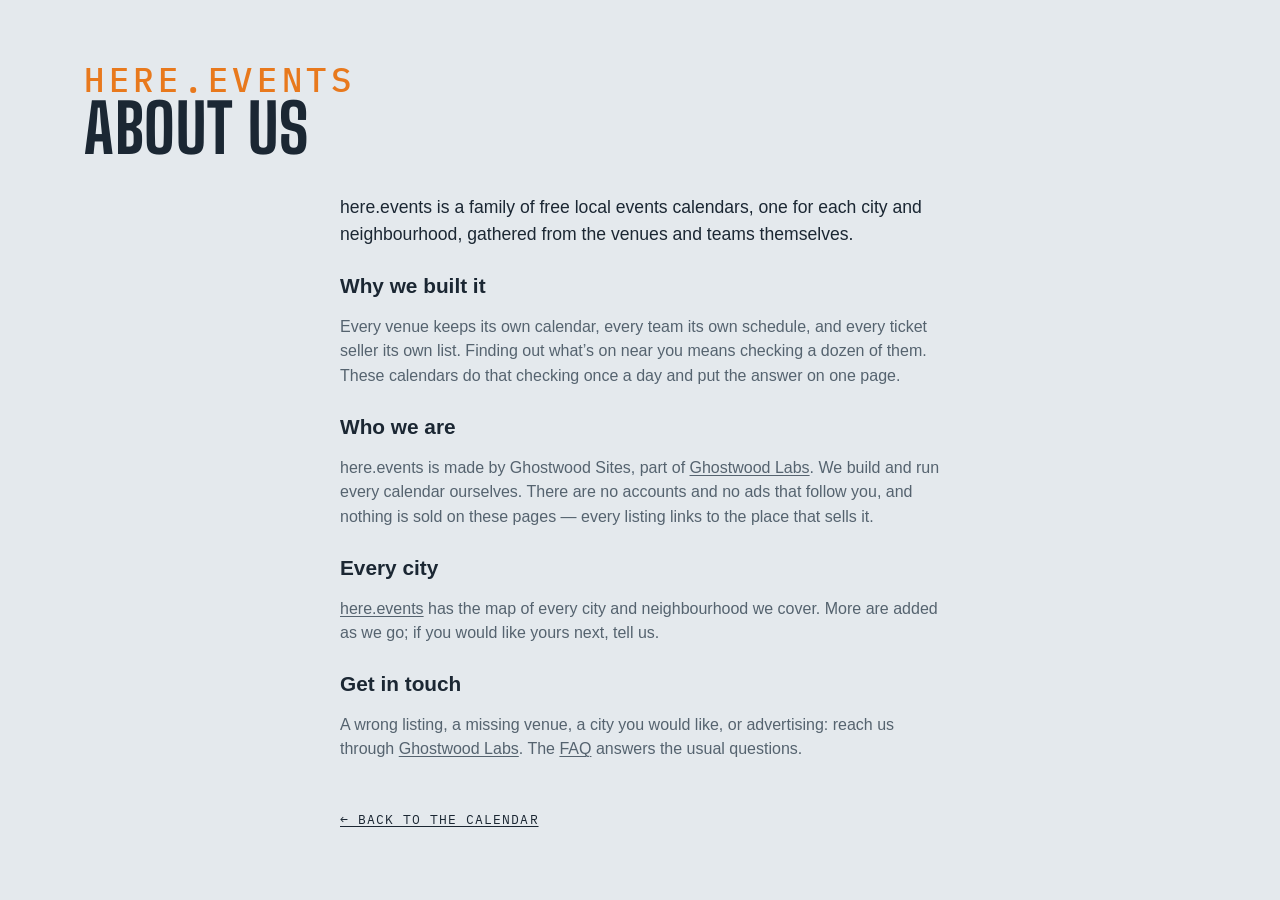
==== site/about.html @ c2dacd74 "FAQ and About pages, like every other city Steve, 2026-10-31: "q your recommendation" → "g 2". Held " ====
<!DOCTYPE html>
<html lang="en">
<head>
<meta charset="utf-8">
<meta name="viewport" content="width=device-width, initial-scale=1, viewport-fit=cover">
<meta name="theme-color" media="(prefers-color-scheme: light)" content="#edf1f4">
<meta name="theme-color" media="(prefers-color-scheme: dark)" content="#141a20">
<script>
  try {
    var t = localStorage.getItem('lqa-theme');
    var PHONE = '(max-width: 640px), (pointer: coarse) and (max-height: 500px)';
    if ((t === 'light' || t === 'dark') && !matchMedia(PHONE).matches) document.documentElement.dataset.theme = t;
  } catch (e) { /* no storage — system it is */ }
</script>
<title>About Us — here.events</title>
<meta name="description" content="About here.events: free local events calendars for each city and neighbourhood, gathered from the venues and teams themselves.">
<link rel="icon" href="favicon.svg" type="image/svg+xml">
<link rel="preconnect" href="https://fonts.googleapis.com">
<link rel="preconnect" href="https://fonts.gstatic.com" crossorigin>
<link href="https://fonts.googleapis.com/css2?family=Big+Shoulders:opsz,wght@10..72,500;10..72,700&family=IBM+Plex+Mono:wght@400;500&display=swap" rel="stylesheet">
<link rel="stylesheet" href="styles.css?v=__V__">
<script src="city.js?v=__V__"></script>
</head>
<body>

<!-- the Ghostwood Labs mark, drawn once; the masthead and the footer <use> it -->
<svg width="0" height="0" style="position:absolute" aria-hidden="true">
  <symbol id="gw-mark" viewBox="0 0 576 576">
    <g fill="none" stroke="currentColor" stroke-width="24" stroke-linecap="round" stroke-linejoin="round">
      <path d="M300.19 51.03A26 26 0 0 1 275.81 51.03L235.63 29.71A26 26 0 0 0 210.57 30.08L103.63 91.02A26 26 0 0 0 90.5 113.61L90.5 161.4A26 26 0 0 1 77.38 183.98L39.62 205.52A26 26 0 0 0 26.5 228.1L26.5 347.9A26 26 0 0 0 39.62 370.48L77.38 392.02A26 26 0 0 1 90.5 414.6L90.5 462.39A26 26 0 0 0 103.63 484.98L210.57 545.92A26 26 0 0 0 235.63 546.29L275.81 524.97A26 26 0 0 1 300.19 524.97L340.37 546.29A26 26 0 0 0 365.43 545.92L472.37 484.98A26 26 0 0 0 485.5 462.39L485.5 414.6A26 26 0 0 1 498.62 392.02L536.38 370.48A26 26 0 0 0 549.5 347.9L549.5 228.1A26 26 0 0 0 536.38 205.52L498.62 183.98A26 26 0 0 1 485.5 161.4L485.5 113.61A26 26 0 0 0 472.37 91.02L365.43 30.08A26 26 0 0 0 340.37 29.71L300.19 51.03Z"/>
      <path d="M288 57.5L288 177.5"/>
      <path d="M288 518.5L288 403.5"/>
      <path d="M90.5 176.5L144.63 204.58A26 26 0 0 0 169.19 204.26L209.58 181.92A26 26 0 0 0 223 159.17L223 101.5L158.5 137.5"/>
      <path d="M485.5 176.5L431.37 204.58A26 26 0 0 1 406.81 204.26L366.42 181.92A26 26 0 0 1 353 159.17L353 101.5L417.5 137.5"/>
      <path d="M157 211L157 287.5"/>
      <path d="M419 211L419 287.5"/>
      <path d="M90.5 399.5L144.63 371.42A26 26 0 0 1 169.19 371.74L209.58 394.08A26 26 0 0 1 223 416.83L223 474.5L158.5 438.5"/>
      <path d="M485.5 399.5L431.37 371.42A26 26 0 0 0 406.81 371.74L366.42 394.08A26 26 0 0 0 353 416.83L353 474.5L417.5 438.5"/>
      <path d="M26.5 288L92 325.5L92 250.5"/>
      <path d="M549.5 288L484 325.5L484 250.5"/>
    </g>
  </symbol>
</svg>

<!-- About us (Steve, 2026-10-29: "Create an about us section just to the left of FAQ, make it work
     the same"): one shared page for every city, word for word, like the FAQ. Styled by .ad-page. -->
<header class="masthead">
  <div class="masthead-text">
    <p class="eyebrow">here.events</p>
    <h1>About Us</h1>
  </div>
</header>
<main class="ad-page about-page">
  <p class="ad-lead">here.events is a family of free local events calendars, one for each city and neighbourhood, gathered from the venues and teams themselves.</p>

  <h2>Why we built it</h2>
  <p>Every venue keeps its own calendar, every team its own schedule, and every ticket seller its own list. Finding out what’s on near you means checking a dozen of them. These calendars do that checking once a day and put the answer on one page.</p>

  <h2>Who we are</h2>
  <p>here.events is made by Ghostwood Sites, part of <a href="https://ghostwoodlabs.com/" rel="noopener">Ghostwood Labs</a>. We build and run every calendar ourselves. There are no accounts and no ads that follow you, and nothing is sold on these pages — every listing links to the place that sells it.</p>

  <h2>Every city</h2>
  <p><a href="https://here.events/">here.events</a> has the map of every city and neighbourhood we cover. More are added as we go; if you would like yours next, tell us.</p>

  <h2>Get in touch</h2>
  <p>A wrong listing, a missing venue, a city you would like, or advertising: reach us through <a href="https://ghostwoodlabs.com/" rel="noopener">Ghostwood Labs</a>. The <a href="faq.html">FAQ</a> answers the usual questions.</p>

  <a class="ad-back" href="./">← Back to the calendar</a>
</main>
</body>
</html>
---- site/styles.css ----
/* Lower Queen Anne Events — overcast-sky palette, marquee display type. */

:root {
  --sky: #e4e9ed;        /* overcast paper (a step down from #edf1f4, Steve 2026-10-12: "a little less glaring") */
  --mist: #f7f9fb;       /* card surface (was pure white) */
  --ink: #1b2733;        /* Puget ink */
  --ink-soft: #55636f;
  --ink-bright: #1b2733; /* the logo: pure white in the dark palette, ink here */
  --line: #c3ccd4;
  --gold: #e8791d;       /* Space Needle "Galaxy Gold" */
  --gold-soft: #fbe9d8;
  /* Color coding is muted (a step back from the pure primaries) and each
     group keeps to its own family so a dot or stripe reads as what it is:
     venues are cool (blue → violet → teal), event types are warm (yellow →
     orange → red → pink). */
  /* venue hues (chips, grid ticks, agenda tags): a sweep from teal through
     blue and violet to magenta, neighbors alternating light and dark */
  /* all three families sit a step back from the pure primaries: the same
     hues, less glare, so the stripes and ticks read after the titles */
  --v-macc: #9e2e2e; --v-iao: #9e6f2e; --v-bailey: #959e2e; --v-proarts: #669e2e; --v-mulligans: #2e9e2e; --v-playground: #2e9e8f; --v-pwf: #2e6f9e; --v-civic: #2e509e; --v-cannery: #532e9e; --v-hui: #882e9e; --v-haleakala: #9e2e8b; --v-lanai: #9e2e4a; /* the rooms, one hue each (city.js cssVar), spread round the wheel */
  --venue-text: 72%;     /* how much of the venue hue the card's venue label keeps (light mode) */
  --tint: 26%;           /* the venue wash behind a series card (light mode; 13% in the dark palette) */
  --row-a: #f3f6f8; --row-b: #d6dde3; /* the list's rows alternate light and dark grey; only a series keeps its venue's hue (Steve, 2026-10-20) */
  /* event-type hues (calendar ticks, agenda right edge): concerts salmon and
     arts crimson keep clear of the brand orange; movies slate = "quiet" */
  --t-concert: #d9664f;
  --t-sports: #d4b106;
  --t-arts: #b8303f;
  --t-movie: #7a8a99;
  --t-community: #d63f9c;
  --t-expo: #2a9d8f;      /* conventions & expos: turquoise, the one hue the types didn't use */
  --t-bar: #c28a12;       /* bar nights: amber, an ale between the sports yellow and concert salmon */
  --alert: #e02b26;       /* cancelled / postponed notes: plain bright red */
  --barh-base: 3.4rem;   /* the pinned filter bar's height (chips 2.25rem + padding) */
  --titleh: 1.7rem;      /* the bar's title line (1.2rem + .5rem gap), added while scrolled */
  --barh: var(--barh-base); /* what the sticky things below the bar offset by */
  --rule: color-mix(in srgb, var(--line), var(--ink-soft)); /* list dividers: a step brighter than --line */
  /* the scorebug (the live game block, .tf-bug): a light panel in this theme, the broadcast's charcoal in the dark one (Steve, 2026-10-12: the charcoal panel on the light card looked bad) */
  --bug-bg: #f9fafb; --bug-frame: #c9d2da; --bug-ink: #1b2733; --bug-soft: #55636f; --bug-dim: #7c8894; --bug-rowline: #d5dce3; --bug-off: #b3bcc5; --bug-muted: #6b7784; --bug-score-bg: #ffffff; --bug-shadow: rgba(15, 25, 35, .10); --bug-redzone: #c8261f;
  --bug-bw: 1px; --frame: var(--line); --frame-w: 1px; /* the game block's frame and the bug's rules: hairlines in the card's line colour here, the 2px broadcast frame in the dark theme (Steve, 2026-10-12: "soften … the borders in general") */
  --cell-mix: 22%; --cell-ink: var(--ink); --cell-bar: 4px; --cell-shadow: none; /* the bug's team cells: a wash of the club colour with a bar of it at the left and ink type, instead of the solid cell ("soften the colors here") */
  --tick-mix: var(--ink); --tick-pct: 65%; /* the refresh countdown ring: the club's colour mixed toward ink here, toward white on the dark ground (the mix itself is written in the .tf-refresh rule: a token holding var(--team-2) would resolve here on :root, where no club colour exists, and come out empty) */
  --dot: color-mix(in srgb, var(--ink-soft) 40%, transparent); /* the dotted underline under the watch strip's links */
  --display: "Big Shoulders", "Arial Narrow", sans-serif;
  --body: -apple-system, BlinkMacSystemFont, "Segoe UI", "Helvetica Neue", sans-serif;
  --mono: "IBM Plex Mono", ui-monospace, Menlo, monospace;
}
/* Dark palette. Applies when the system prefers dark and the visitor hasn't
   picked Light, or whenever they've picked Dark (the toggle sets
   data-theme on <html>; "system" leaves it unset). The two blocks must
   stay identical — CSS has no way to give one ruleset two unrelated
   conditions. */
@media (prefers-color-scheme: dark) {
  :root:not([data-theme="light"]) {
    color-scheme: dark;
    --sky: #141a20; --mist: #1d252e; --ink: #e8edf1; --ink-soft: #9aa7b2; --ink-bright: #ffffff;
    --line: #333f4a; --gold: #f08a33; --gold-soft: #3a2a1a;
    --v-macc: #ea8686; --v-iao: #eac086; --v-bailey: #e1ea86; --v-proarts: #b8ea86; --v-mulligans: #86ea86; --v-playground: #86eadc; --v-pwf: #86c0ea; --v-civic: #86a4ea; --v-cannery: #a786ea; --v-hui: #d686ea; --v-haleakala: #ea86d9; --v-lanai: #ea869f;
    --venue-text: 100%; --tint: 13%;
    --row-a: #1e252c; --row-b: #2c343c;
    --t-concert: #f0806a; --t-sports: #f2d21b; --t-arts: #d63a4f;
    --t-movie: #8b9db0; --t-community: #e660a8; --t-expo: #4fd1c5; --t-bar: #e3ad3c; --alert: #ff4b3e;
    --bug-bg: #2b2d30; --bug-frame: #c9cdd2; --bug-ink: #f4f4f4; --bug-soft: #d5d8dc; --bug-dim: #b9bec4; --bug-rowline: #5c6167; --bug-off: #6a6d72; --bug-muted: #4a4f56; --bug-score-bg: #fafafa; --bug-shadow: rgba(0, 0, 0, .35); --bug-redzone: #ff7b7b;
  --bug-bw: 2px; --frame: var(--ink-soft); --frame-w: 2px; --cell-mix: 100%; --cell-ink: #fff; --cell-bar: 0px; --cell-shadow: 0 1px 2px rgba(0, 0, 0, .5);
    --bug-bw: 2px; --frame: var(--ink-soft); --frame-w: 2px; --cell-mix: 100%; --cell-ink: #fff; --cell-bar: 0px; --cell-shadow: 0 1px 2px rgba(0, 0, 0, .5);
    --tick-mix: white; --tick-pct: 45%;
    --dot: color-mix(in srgb, var(--ink-soft) 60%, transparent);
  }
}
:root[data-theme="dark"] {
  color-scheme: dark;
  --sky: #141a20; --mist: #1d252e; --ink: #e8edf1; --ink-soft: #9aa7b2; --ink-bright: #ffffff;
  --line: #333f4a; --gold: #f08a33; --gold-soft: #3a2a1a;
  --v-macc: #ea8686; --v-iao: #eac086; --v-bailey: #e1ea86; --v-proarts: #b8ea86; --v-mulligans: #86ea86; --v-playground: #86eadc; --v-pwf: #86c0ea; --v-civic: #86a4ea; --v-cannery: #a786ea; --v-hui: #d686ea; --v-haleakala: #ea86d9; --v-lanai: #ea869f;
  --venue-text: 100%; --tint: 13%;
  --row-a: #1e252c; --row-b: #2c343c;
  --t-concert: #f0806a; --t-sports: #f2d21b; --t-arts: #d63a4f;
  --t-movie: #8b9db0; --t-community: #e660a8; --t-expo: #4fd1c5; --t-bar: #e3ad3c; --alert: #ff4b3e;
  --bug-bg: #2b2d30; --bug-frame: #c9cdd2; --bug-ink: #f4f4f4; --bug-soft: #d5d8dc; --bug-dim: #b9bec4; --bug-rowline: #5c6167; --bug-off: #6a6d72; --bug-muted: #4a4f56; --bug-score-bg: #fafafa; --bug-shadow: rgba(0, 0, 0, .35); --bug-redzone: #ff7b7b;
  --tick-mix: white; --tick-pct: 45%;
  --dot: color-mix(in srgb, var(--ink-soft) 60%, transparent);
}
:root[data-theme="light"] { color-scheme: light; }

* { box-sizing: border-box; }
html { scroll-behavior: smooth; overflow-x: clip; } /* clip: the footer bleeds to the viewport edges */
@media (prefers-reduced-motion: reduce) { html { scroll-behavior: auto; } }
/* the page is 62rem wide, and steps wider on big screens so event names
   get a single line: the calendar column is fixed, so all of the extra
   width goes to the cards (the footer line follows) */
:root { --pagew: 62rem; }
@media (min-width: 1180px) { :root { --pagew: 72rem; } }
@media (min-width: 1360px) { :root { --pagew: 80rem; } }
body {
  /* no bottom padding: the sticky footer is the page's last thing, and any
     padding here would show as a blank band under it once the list is short.
     A column flex at least a viewport tall, so a short page (the Teams view
     with one team) still puts the footer at the bottom edge */
  display: flex; flex-direction: column; min-height: 100vh; min-height: 100dvh;
  margin: 0 auto; padding: 0 1.25rem; max-width: var(--pagew);
  background: var(--sky); color: var(--ink);
  font: 16px/1.55 var(--body);
}
/* flex items refuse to shrink below their content's minimum width, so one
   unwrappable line (a TV listing, the compact bar's title) would push a whole
   section past a phone's edge; let them shrink like blocks */
body > * { min-width: 0; }
a { color: inherit; text-underline-offset: 2px; }
:focus-visible { outline: 2px solid var(--ink-soft); outline-offset: 2px; }

/* ---- masthead ---- */
.masthead {
  display: flex; flex-wrap: wrap; gap: 1.5rem; align-items: flex-end;
  justify-content: space-between; padding: 2.5rem 0 1rem;
}
.eyebrow {
  font-family: var(--mono); font-size: .8rem; letter-spacing: .12em;
  text-transform: uppercase; color: var(--gold); margin: 0 0 .3rem;
}
h1 {
  font-family: var(--display); font-weight: 700; font-size: clamp(2.6rem, 7vw, 4.2rem);
  line-height: .92; text-transform: uppercase; letter-spacing: .01em; margin: 0;
}
.masthead-text { min-width: 0; max-width: 100%; } /* a flex item would grow to its widest line and push past a phone's edge */
/* "More Cities" (See All until 2026-10-13, Other Places until 2026-10-18): the pill before the theme pill, to the same map (Steve, 2026-10-12); in the pinned bar the chip's text folds away and the map glyph stays */
/* Add To My Calendar: the first of the masthead's tools (Steve, 2026-10-26, "should move here" — beside More Cities; in the bar from 2026-09-16 until then), sized like the More Cities pill beside it */
.masthead-tools #subscribeBtn { order: 3; display: inline-flex; align-items: center; gap: .45rem; min-height: calc(1.7rem + 8px); padding: 0 .95em; }
.masthead-tools #subscribeBtn svg { width: 1rem; height: 1rem; flex: none; }
.masthead-tools #subscribeBtn:hover { border-color: var(--ink-soft); }
.bar-title .masthead-tools #subscribeBtn { min-height: 1.7rem; padding: 0 .5em; } /* icon-only in the title line, like the pill (the label rule is .bar-title .masthead-tools .chip span) */
.masthead-tools .see-all { order: 4; display: inline-flex; align-items: center; gap: .45rem; min-height: calc(1.7rem + 8px); padding: 0 .95em; text-decoration: none; }
.masthead-tools .see-all svg { width: 1rem; height: 1rem; fill: none; stroke: currentColor; stroke-width: 1.6; stroke-linejoin: round; stroke-linecap: round; }
.masthead-tools .see-all:hover { border-color: var(--ink-soft); }
.bar-title .masthead-tools .see-all { min-height: 1.7rem; padding: 0 .5em; }
/* the mark and the name as one thing: the mark stretches to the text's
   height (eyebrow + title) and keeps square, in the footer mark's white */
.masthead { --mast-title: clamp(2.6rem, 7vw, 4.2rem); } /* the title's size; the eyebrow and the mark are cut from it */
.masthead h1 { font-size: var(--mast-title); }
/* the picture (Steve, 2026-09-21: line art, the Needle's crown the focus):
   the top of the Space Needle from the Highsmith aerial, traced to single
   smooth lines at build (a gradient-magnitude pass over the photo, see the
   memory note), a 4.5:1 window from the spire tip to the Queen Anne treeline
   with the Needle centred and the Cascades ridge behind
   (design/lqa-masthead-lines-gen.py). The
   drawing is a luminance mask (masthead-lines.png, white = line) over a box
   of ink, so the lines are the palette's own ink in either theme. A band
   behind the masthead, the Needle toward the right, dissolving into the page
   on every side — no hard edge where the art stops (Steve, 2026-09-21) */
.masthead { min-height: 11rem; overflow: hidden; isolation: isolate; } /* a slim band (Steve, 2026-09-20: minimal) */
.masthead-photo { /* the drawing fills the gap between the name and the theme pill (Steve, 2026-10-05: "in all the modes try to make it fill this space"): a flex item between them, as tall as the band (the negative margins reach over the band's padding) */
  order: 1; flex: 1 1 0; align-self: stretch; min-width: 0; z-index: -1;
  margin: -2.5rem 0 -1rem; pointer-events: none;
  background: #fff; opacity: .9; /* white lines on the dark palette, black on the light one (Steve: "white and black with antialiasing") */
  -webkit-mask-image: url(masthead-lines.png), linear-gradient(to right, transparent 0%, #000 10%, #000 92%, transparent 100%), linear-gradient(to bottom, #000 0%, #000 58%, transparent 100%);
  mask-image: url(masthead-lines.png), linear-gradient(to right, transparent 0%, #000 10%, #000 92%, transparent 100%), linear-gradient(to bottom, #000 0%, #000 58%, transparent 100%);
  -webkit-mask-size: auto 100%, 100% 100%, 100% 100%; mask-size: auto 100%, 100% 100%, 100% 100%; /* the drawing at the band's height, however wide the gap: the Needle stays whole, the ridge beside it shows as far as the gap allows */
  -webkit-mask-position: 50% 0%, 0 0, 0 0; mask-position: 50% 0%, 0 0, 0 0; /* the Needle is at the drawing's centre, so its spire is the centre of the gap at every width (Steve, 2026-10-05: "make the center the top of the needle") */
  -webkit-mask-repeat: no-repeat; mask-repeat: no-repeat;
  mask-mode: luminance, alpha, alpha;
  -webkit-mask-composite: source-in; mask-composite: intersect;
}
.masthead-tools { order: 2; }
:root[data-theme="light"] .masthead-photo { background: #000; opacity: .7; }
@media (prefers-color-scheme: light) { :root:not([data-theme="dark"]) .masthead-photo { background: #000; opacity: .7; } }
.masthead-text { position: relative; }
.masthead .eyebrow { font-size: calc(var(--mast-title) * .5); font-weight: 500; letter-spacing: .14em; margin-bottom: .1rem; line-height: 1; } /* "Seattle": half the title's size (Steve, 2026-09-16: twice the quarter it was), a shade bolder */
/* the masthead's tools (Steve, 2026-09-14): Add To My Calendar (back here
   2026-10-26), the More Cities pill and the theme pill at the masthead's
   right end — the bar below keeps its room for the switch, filters, search,
   the clubs and the season calendar chip */
.masthead { position: relative; }
.masthead-tools { display: flex; align-items: center; gap: .6rem; flex: none; margin-left: auto; }
.sub { color: var(--ink-soft); max-width: 34rem; margin: .8rem 0 0; }

.updated { /* the "Updated …" stamp: an eyebrow line under the title, spaced like the one above it */
  margin: .3rem 0 0; min-height: 1em;
}
/* Solid-ink pill with the page background as its text — a dark pill in
   light mode, a light one in dark — softened on hover (the event sheet's
   Tickets button). */
.btn-cal {
  display: inline-flex; align-items: center; gap: .55em; margin: auto 0;
  font: 600 1rem/1 var(--body); color: var(--sky); background: var(--ink);
  border: 0; border-radius: 999px; padding: .85em 1.4em .85em 1.15em; cursor: pointer;
  transition: background .15s, color .15s;
}
.btn-cal svg { width: 1.15em; height: 1.15em; flex: none; }
.btn-cal:hover { background: var(--ink-soft); color: var(--sky); }
/* the subscribe pop: app.js placeSubscribePop fixes it under the masthead's
   Add To My Calendar button (right edges aligned); these are the fallback
   position and the look */
.pop {
  position: absolute; right: 0; top: calc(100% + 1.1rem); z-index: 10;
  width: min(18rem, 100%); background: var(--mist); border: 1px solid var(--line);
  border-radius: 8px; padding: 1rem 1.1rem; box-shadow: 0 8px 28px rgba(15, 25, 35, .18);
  font-size: .92rem;
}
.pop p { margin: 0 0 .6rem; }
.pop > :last-child { margin-bottom: 0; }
/* everything in the pop sits on one centre line: the checkbox row, the
   three named calendar tiles, the QR / Copy Link chips, then the note */
.pop-tiles { display: grid; grid-template-columns: repeat(3, 4.6rem); justify-content: center; gap: .6rem; margin: 0 0 .7rem; }
.pop-tools { display: flex; justify-content: center; gap: .5rem; margin: 0 0 .9rem; }
.pop-tools .chip { display: inline-flex; align-items: center; gap: .4rem; text-decoration: none; padding: .45em .85em; }
.pop-tools .chip svg { width: 1rem; height: 1rem; flex: none; color: var(--gold); }
.pop-tools .chip:hover { border-color: var(--ink-soft); }
/* Copy Link: a check replaces the icon for a moment after copying */
.pop-tools .chip.is-done svg { display: none; }
.pop-tools .chip.is-done::before { content: "✓"; font-weight: 700; line-height: 1; }
.qr-panel { text-align: center; margin-bottom: .6rem; }
#qrImg {
  display: inline-block; width: 170px; height: 170px;
  background: #fff; padding: 6px; border-radius: 8px;
}
#qrImg svg { display: block; width: 100%; height: 100%; }
/* a tile: the service's icon over its name */
.tile {
  display: grid; justify-items: center; gap: .4rem;
  padding: .6rem .3rem .5rem; border: 1px solid var(--line); border-radius: 10px;
  background: var(--sky); text-decoration: none; color: var(--ink-soft);
}
.tile-logo { width: 2.4rem; height: 2.4rem; border-radius: 8px; object-fit: contain; }
.tile span { font-family: var(--mono); font-size: .62rem; text-transform: uppercase; letter-spacing: .08em; line-height: 1; }
.tile:hover { border-color: var(--ink-soft); color: var(--ink); }
/* ---- filter bar: one row of matching chips ---- */
/* Funnel (filters), Reset, Copy link, Add To Calendar, then the theme toggle
   at the right end. position: relative makes the bar the box the subscribe
   pop hangs from. */
.filterbar {
  display: flex; flex-wrap: nowrap; gap: .6rem; align-items: center;
  margin: .75rem 0 0; position: relative;
}
.filterbar > * { flex-shrink: 0; }
.filterbar .chip {
  display: inline-flex; align-items: center; gap: .45rem; min-height: 2.25rem;
  position: relative; /* for the visually-hidden labels in .is-tight */
}
.filterbar .chip svg { width: 1rem; height: 1rem; flex: none; }
.filterbar .chip:not(:disabled):hover { border-color: var(--ink-soft); }
/* the funnel's chevron is the panel's open/closed indicator. Its outline is
   deliberately the same whether or not a filter is active — Reset lighting
   up is the "something's filtered" signal. */
/* The bar can't wrap. When its content wouldn't fit — app.js measures and
   sets .is-tight — the view switch's words go (see .view-toggle); the labeled
   Add To My Calendar chip that used to shed its label here left the bar for
   the masthead 2026-10-26. */
/* the Teams chip is a switch: solid while its view is on show */
/* the view switch: list | month | home teams, a three-stop pill like the theme's (same rules, .view-toggle) */
.view-toggle[data-active="month"] .theme-knob { left: calc(3px + var(--tt)); }
.view-toggle[data-active="teams"] .theme-knob { left: calc(3px + 2 * var(--tt)); }
.view-toggle button[aria-checked="true"] { color: var(--sky); }
/* while the Teams view is up the agenda's own controls step aside — the
   filters, search, the Today floater, Add To Calendar and the phone's calendar chip */
html.teams-open .search-wrap,
html.teams-open .cal-toggle { display: none; } /* Add To Calendar stays: in Teams mode it offers the club's season feed */
html.teams-open #calToday { display: none; }
.cal-side:not(.is-float) .cal { margin-bottom: 1.6rem; } /* room for the TODAY tab below the docked card */
/* the search box: a chip that takes typing, a magnifier at its right end and
   no placeholder; it gives up width first when the row gets tight */
.filterbar .search-wrap { position: relative; display: flex; flex: 1 1 10rem; min-width: 10rem; max-width: none; } /* the whole of the row's slack (Steve, 2026-10-24, "span the full width"; capped at 28rem from 2026-09-15 until then) */ /* takes whatever room the row has left, never less than a word's worth: the chips drop their labels first (is-tight) */
#searchBox {
  width: 100%; font: 500 .85rem/1 var(--body); color: var(--ink); background: var(--mist);
  border: 1px solid var(--line); border-radius: 999px; padding: .5em 2.4em .5em .95em; min-height: 2.25rem;
  -webkit-appearance: none; appearance: none;
}
#searchBox::-webkit-search-cancel-button { margin-right: .2em; }
/* hover and focus both just brighten the edge — no orange ring on a text box */
#searchBox:hover { border-color: var(--ink-soft); }
#searchBox:focus, #searchBox:focus-visible { outline: none; border-color: var(--ink); }
.search-wrap svg {
  position: absolute; right: .85rem; top: 50%; width: 1rem; height: 1rem;
  transform: translateY(-50%); color: var(--ink-soft); pointer-events: none;
}
/* Right end of the bar, left to right: the calendar chip (narrow layouts
   only), then the season calendar chip (DOM order keeps the chips together;
   flex order places them); the search box grows to fill the gap before them.
   Add To My Calendar was the bar's last chip from 2026-09-16 to 2026-10-26. */
#calToggle { order: 2; }
#viewToggle { order: -1; } /* the view switch leads the bar in either mode (Steve, 2026-09-14) */
/* light / dark: a two-stop pill at the bar's right end, the ink knob
   sliding under the stop in effect (the system's side until a click) */
.theme-toggle {
  position: relative; display: inline-flex; order: 5;
  padding: 3px; border: 1px solid var(--line); border-radius: 999px; background: var(--mist);
}
.theme-toggle { --tt: 2rem; cursor: pointer; } /* stop width — wider on phones for the tap target; the rim and the knob are click targets too (a press anywhere steps the pill) */
.theme-toggle button {
  position: relative; z-index: 1; width: var(--tt); height: 1.7rem; cursor: pointer;
  background: none; border: 0; padding: 0; color: var(--ink-soft); border-radius: 999px;
  display: grid; place-items: center;
}
.theme-toggle button svg { width: 1rem; height: 1rem; }
.theme-toggle button[aria-checked="true"] { color: var(--sky); } /* still a click target: any stop flips */
.theme-toggle button:not([aria-checked="true"]):hover { color: var(--ink); }
.theme-knob {
  position: absolute; top: 3px; left: 3px; width: var(--tt); height: calc(100% - 6px);
  border-radius: 999px; background: var(--ink); transition: left .18s; /* ink knob, page-colored icon — like a checked box */
}
.theme-toggle[data-active="dark"] .theme-knob { left: calc(3px + var(--tt)); }
.theme-toggle[data-active="system"] .theme-knob { left: calc(3px + 2 * var(--tt)); }
@media (prefers-reduced-motion: reduce) { .theme-knob { transition: none; } }
/* the view stops carry their words — List · Month · Teams — while the bar has room (Steve, 2026-10-24,
   "span the full width … display text for the icons if there is space"; Kona first, every city the same day):
   is-tight (app.js fitFilterBar / fitTeamStrip) drops them back to icons, and the ink knob is measured under
   the lit stop by app.js placeKnob (--knob-x/--knob-w), whatever its width. After the .theme-toggle rules so
   width: auto wins. */
.view-toggle button { width: auto; min-width: var(--tt); padding: 0 .7rem 0 .55rem; gap: .4rem; display: inline-flex; align-items: center; justify-content: center; }
.view-toggle .vt-label { font: 500 .8rem/1 var(--body); letter-spacing: .01em; white-space: nowrap; }
.filterbar.is-tight .view-toggle button { padding: 0; width: var(--tt); }
.filterbar.is-tight .vt-label { display: none; }
.view-toggle[data-active] .theme-knob { left: var(--knob-x, 3px); width: var(--knob-w, var(--tt)); transition: left .18s, width .18s; }
@media (prefers-reduced-motion: reduce) { .view-toggle[data-active] .theme-knob { transition: none; } }
/* the Filter button rides at the end of the view pill, past a hairline, in every mode (Steve, 2026-10-24,
   "for all sites, and modes combine these"): icon + word like the stops, the word going with is-tight; while
   the panel is open it wears the ink like a knob of its own. It is not a stop: the knob never moves to it. */
.view-toggle .vt-filter { width: auto; min-width: var(--tt); padding: 0 .7rem 0 .55rem; } /* a stop like the others — no divider (Steve, 2026-10-24: "vert lines should be consistent") */
.filterbar.is-tight .view-toggle .vt-filter { width: auto; padding: 0 .35rem 0 .4rem; }
.view-toggle .vt-filter[aria-expanded="true"], .view-toggle .vt-filter[aria-expanded="true"]:hover { background: var(--ink); color: var(--sky); border-radius: 999px; }
/* the bar stays pinned at the top while the list scrolls (--barh is its
   height — the month dividers and the calendar strip stick just below it);
   the panel floats open under it, over the content, which stays put */
.filter-area {
  position: sticky; top: 0; z-index: 30; background: var(--sky);
  padding: .55rem 0 .6rem; margin-top: .2rem;
}
.filter-area .filterbar { margin: 0; }
/* the pinned bar's title: one slim line above the chips in the masthead's
   face, shown once the masthead itself has scrolled off; --titleh is what
   it adds to the bar, and html.is-scrolled adds that to --barh */
.bar-title { /* one size for all three parts */
  display: flex; align-items: baseline; gap: .9rem; white-space: nowrap;
  font-family: var(--display); font-weight: 700; font-size: 1.1rem; line-height: 1.2rem;
  text-transform: uppercase; letter-spacing: .02em; margin: 0 0 .5rem;
}
.bar-title[hidden] { display: none; } /* an author display beats the UA [hidden] rule */
.eyebrow[hidden], .bar-eyebrow[hidden] { display: none; } /* an empty eyebrow (a city with no neighbourhood) takes no room */
.bar-name { min-width: 0; overflow: hidden; text-overflow: ellipsis; } /* the title gives way first */
.bar-eyebrow { /* "Seattle" and "Updated …" in the masthead's eyebrow face */
  flex: none; font-family: var(--mono); font-weight: 400; letter-spacing: .08em; color: var(--gold);
}
#barUpdated { display: none; } /* the stamp is the footer's alone (Steve, 2026-09-16) */
html.is-scrolled { --titleh: 2.2rem; --barh: calc(var(--barh-base) + var(--titleh)); } /* the title line carries the masthead's tools while scrolled (app.js markStuck moves them): 1.7rem chips + the .5rem gap */
/* the tools in the title line: icon-only chips a size down, the theme pill scaled to match, at the line's right end (the pop still hangs from the bar below) */
.bar-title .masthead-tools { align-self: center; margin-left: auto; gap: .4rem; }
.bar-title .masthead-tools .chip { min-height: 1.7rem; padding: .2em .5em; }
.bar-title .masthead-tools .chip span { position: absolute; width: 1px; height: 1px; overflow: hidden; clip: rect(0 0 0 0); white-space: nowrap; }
.bar-title .masthead-tools .chip svg { width: 1rem; height: 1rem; }
.bar-title .theme-toggle { zoom: .8; }
.filter-panel {
  position: absolute; left: 0; right: 0; top: calc(100% + .5rem); z-index: 20;
  background: var(--mist); border: 1px solid var(--line);
  border-radius: 10px; padding: 1rem 1.1rem;
  box-shadow: 0 12px 36px rgba(0, 0, 0, .3);
  max-height: calc(100vh - 8rem); max-height: calc(100dvh - 8rem); overflow-y: auto;
}
/* Kayak-style panel: columns of checkbox rows, Select all | Clear all links
   per group, an "only" link on hover, and an event count on the right. */
/* the groups sit in columns with a rule between them (a rule above, on
   phones, where they stack) */
.fp-cols { display: grid; grid-template-columns: repeat(auto-fit, minmax(18rem, 1fr)); gap: 1.25rem 0; } /* wide enough that no name wraps; tablets get two columns */
.fp-group { padding: 0 1.25rem; min-width: 0; } /* columns share the width evenly; a long name clips with an ellipsis rather than pushing the next column out of the panel (2026-10-18, the neighbourhood rows) */
.fp-group:first-child { padding-left: 0; }
.fp-group:last-child { padding-right: 0; }
.fp-group + .fp-group { border-left: 1px solid var(--line); }
@media (max-width: 640px) {
  .fp-group { padding: 0; }
  .fp-group + .fp-group { border-left: 0; border-top: 1px solid var(--line); padding-top: 1.1rem; }
}
/* top row: preset chips (the lit one matches the current state) with the
   Sold Out and Holidays switches pushed to the right. They are switches, not
   allow boxes like the rows below (one narrows the list, one adds days), so
   they wear a pill-and-knob face instead of the tick box */
.fp-switch { position: relative; display: flex; align-items: center; gap: .5rem; cursor: pointer; }
.fp-switch input { position: absolute; opacity: 0; width: 1px; height: 1px; }
.sw {
  flex: none; width: 2rem; height: 1.15rem; position: relative;
  border: 1.5px solid var(--ink-soft); border-radius: 1rem; background: var(--mist);
  transition: background .15s, border-color .15s;
}
.sw::after {
  content: ""; position: absolute; top: .1rem; left: .1rem; width: .75rem; height: .75rem;
  border-radius: 50%; background: var(--ink-soft); transition: transform .15s, background .15s;
}
.fp-switch input:checked + .sw { background: var(--ink); border-color: var(--ink); }
.fp-switch input:checked + .sw::after { transform: translateX(.85rem); background: var(--mist); }
.fp-switch:hover .sw { border-color: var(--ink); }
.fp-switch input:focus-visible + .sw { outline: 2px solid var(--ink-soft); outline-offset: 2px; }
.fp-top { display: flex; align-items: center; gap: 1rem; padding: 0 1.25rem; margin: 0 0 1.1rem; }
/* one row that scrolls sideways at every width, never wraps (Steve,
   2026-09-22); a right-edge fade (.is-more-right, app.js presetEdge) says
   more chips sit beyond the edge and lifts once scrolled to the end */
.fp-presets { display: flex; flex-wrap: nowrap; align-items: center; gap: .4rem; flex: 1; min-width: 0; overflow-x: auto; scrollbar-width: none; padding: 2px 0; scroll-padding: 0 1rem; }
.fp-presets::-webkit-scrollbar { display: none; }
.fp-presets.is-more-right { -webkit-mask-image: linear-gradient(to right, #000 calc(100% - 2.6rem), transparent); mask-image: linear-gradient(to right, #000 calc(100% - 2.6rem), transparent); }
.fp-preset { flex: none; }
.fp-soldout { margin-left: auto; white-space: nowrap; flex: none; }
.fp-holidays { white-space: nowrap; flex: none; }
.fp-preset { font-size: .8rem; padding: .4em .85em; min-height: 2rem; }
.fp-preset:hover { border-color: var(--ink-soft); }
.fp-preset.is-on { background: var(--ink); color: var(--sky); border-color: var(--ink); }
.fp-group h3 {
  white-space: nowrap; /* never wraps (Steve, 2026-09-22) */
  font-family: var(--mono); font-size: .68rem; text-transform: uppercase;
  letter-spacing: .1em; color: var(--ink); margin: 0 0 .35rem; font-weight: 700; /* bold, ink (Steve, 2026-09-22) */
  display: flex; align-items: baseline; gap: .6rem;
}
/* All · None at the heading's right end: plain words in the heading's own face, not chips */
.fp-allnone { margin-left: auto; display: inline-flex; align-items: baseline; gap: .35rem; font-weight: 500; color: var(--ink-soft); } /* the links stay quiet next to the bold title */
.fp-allnone i { font-style: normal; opacity: .6; }
.fp-set { font: inherit; letter-spacing: inherit; text-transform: inherit; color: var(--ink-soft); background: none; border: 0; padding: 0; cursor: pointer; text-decoration: underline; text-decoration-color: color-mix(in srgb, var(--ink-soft) 50%, transparent); text-underline-offset: 2px; }
.fp-set:hover { color: var(--ink); text-decoration-color: currentColor; }
.fp-list { display: flex; flex-direction: column; }
.fp-list + h3 { margin-top: 1rem; } /* a second group stacked in the same column */
.fp-list[hidden] + h3 { margin-top: 0; } /* a group folded away leaves the next heading level with the other columns' */
.fp-row { display: flex; align-items: center; gap: .5rem; padding: .3rem .35rem; border-radius: 6px; }
.fp-row:hover { background: var(--sky); }
.fp-check { position: relative; display: flex; align-items: center; gap: .6rem; cursor: pointer; min-width: 0; }
/* the Show | Hide pair at the row's end (Steve, 2026-09-22, third pass):
   two small words joined into one pill. Neither lit = no preference; the
   lit one is ink. Hide lit strikes the row's name */
.fp-seg { flex: none; display: inline-flex; margin-left: auto; border: 1.5px solid var(--line); border-radius: 999px; background: var(--mist); overflow: hidden; }
.fp-seg-b {
  font: inherit; font-size: .68rem; line-height: 1; letter-spacing: .02em; color: var(--ink-soft);
  background: none; border: 0; padding: .28rem .55rem; margin: 0; cursor: pointer;
}
.fp-seg-b + .fp-seg-b { border-left: 1.5px solid var(--line); }
.fp-seg-b:hover { color: var(--ink); background: color-mix(in srgb, var(--ink) 8%, transparent); }
.fp-seg-b[aria-pressed="true"] { color: var(--mist); background: var(--ink); }
.fp-seg-b:focus-visible { outline: 2px solid var(--ink-soft); outline-offset: 2px; }
.fp-check:hover .fp-name { color: var(--ink); }
.fp-name { font-size: .88rem; display: flex; align-items: center; gap: .45rem; white-space: nowrap; min-width: 0; }
.fp-name > * { overflow: hidden; text-overflow: ellipsis; } /* never wraps; a too-narrow column clips with an ellipsis */
.fp-name a { text-decoration-color: var(--line); }
.fp-name a:hover { text-decoration-color: var(--ink-soft); }
.fp-row:has(.fp-seg[data-mode="ex"]) .fp-name { opacity: .55; } /* a hidden row reads dimmed — the colour change alone, no strike-through (Steve, 2026-10-05) */
/* a city-wide site folds its column by neighbourhood (seattle-events, 2026-10-18): the neighbourhood's row carries a chevron that
   opens the rooms under it, indented behind a hairline; its Show | Hide pair works every room at once */
.fp-hood .fp-name { font-weight: 600; }
.fp-fold { flex: none; width: 1.15rem; height: 1.15rem; display: inline-flex; align-items: center; justify-content: center; border: 0; border-radius: 4px; background: none; padding: 0; margin: 0 -.1rem 0 -.2rem; color: var(--ink-soft); cursor: pointer; }
.fp-fold:hover { color: var(--ink); background: color-mix(in srgb, var(--ink) 8%, transparent); }
.fp-fold svg { width: .72rem; height: .72rem; transition: transform .15s; }
.fp-fold[aria-expanded="true"] svg { transform: rotate(90deg); }
.fp-sub { display: flex; flex-direction: column; margin: 0 0 .25rem 1rem; padding-left: .3rem; border-left: 1px solid var(--line); }
.fp-sub[hidden] { display: none; }
.fp-tail .fp-name { color: var(--ink-soft); font-style: italic; } /* the "More rooms" row at a group's foot: the rooms the usual view hides, folded (2026-10-18) */
.fp-tail:has(.fp-seg[data-mode="ex"]) .fp-name { opacity: 1; } /* it is usually all-Hide; dimming it too would make it vanish */
/* three groups — the two venue lists (Lower Queen Anne the wider), Teams
   (Steve, 2026-09-20; Capacity rows dropped 2026-09-22) */
@media (min-width: 641px) and (max-width: 899px) { .fp-tree .fp-cols { grid-template-columns: 1.1fr 1fr; } .fp-tree .fp-group:nth-child(3) { grid-column: 1; border-left: 0; padding-left: 0; padding-right: 1.25rem; border-top: 1px solid var(--line); padding-top: 1rem; margin-top: -.25rem; } } /* tablets: two columns, Teams under Lower Queen Anne (three squeezed the headings into wraps) */
@media (min-width: 900px) { .fp-tree .fp-cols { grid-template-columns: 1.15fr 1fr 1fr; } .fp-tree { right: auto; width: min(100%, 58rem); } } /* three columns of about twelve rows each (Festivals under Home Teams, 2026-10-05); the panel no wider than they need — it used to run the toolbar's width and stretch the rows across it (Steve: "feel free to shrink the width of the filter pop up") */
.fp-note { font-family: var(--mono); font-size: .66rem; color: var(--ink-soft); letter-spacing: .04em; margin-left: .35rem; } /* a band's seat range after its name */
.chip {
  font: 500 .85rem/1 var(--body); cursor: pointer; border-radius: 999px;
  padding: .5em .95em; background: var(--mist); color: var(--ink);
  border: 1px solid var(--line);
}

/* ---- agenda layout: list + docked mini calendar ---- */
.agenda { margin-top: 1.6rem; }
/* the view note: one plain line above the list while the view is not the
   usual one, the way back at its right (app.js renderViewNote) */
.view-note { display: flex; align-items: center; gap: .8rem; flex-wrap: wrap; margin: 0 0 1.1rem; padding: .55rem .9rem; border: 1px solid var(--line); border-radius: 10px; background: var(--mist); font-size: .88rem; }
.fp-group h3[hidden], .fp-list[hidden] { display: none; } /* a group with no rows in this city folds away with its heading (the flex displays above would otherwise beat [hidden]; Steve, 2026-10-11) */
.view-note[hidden] { display: none; }
.view-note .chip { margin-left: auto; font-size: .78rem; padding: .3em .75em; min-height: 1.9rem; }
/* the toast: a word above the footer after hiding something from the sheet, with Undo */
.toast { position: fixed; left: 50%; bottom: calc(3.6rem + env(safe-area-inset-bottom)); transform: translateX(-50%); z-index: 40; display: flex; align-items: center; gap: 1rem; padding: .6rem .6rem .6rem 1rem; border-radius: 999px; background: var(--ink); color: var(--sky); font-size: .88rem; box-shadow: 0 12px 36px rgba(0, 0, 0, .35); max-width: calc(100vw - 2rem); }
.toast[hidden] { display: none; }
.toast button { font: 700 .82rem/1 var(--body); color: var(--gold); background: none; border: 1px solid color-mix(in srgb, var(--sky) 35%, transparent); border-radius: 999px; padding: .45em .9em; cursor: pointer; }
.toast button:hover { border-color: var(--sky); }
.agenda, .teams { margin-bottom: 1.5rem; } /* the gap above the footer (its own top margin is auto) */
.agenda-layout {
  display: grid; grid-template-columns: minmax(0, 1fr) 18rem;
  gap: 0 2.5rem; align-items: start;
}
.agenda-layout > ol { grid-column: 1; }
.cal-side { position: sticky; top: calc(var(--barh) + .5rem); grid-column: 2; grid-row: 1; } /* same offset under the bar as the pops */
/* the Add To Calendar pop hangs over the docked calendar (same width, same right edge)
   and is shorter, so the calendar steps out while the pop is open */
.cal-side:not(.is-float) .cal { transition: opacity .15s; }
html.pop-open .cal-side:not(.is-float) .cal { opacity: 0; pointer-events: none; }
/* Below the page's full width (62rem + padding) the calendar never docks —
   beside the list it would squeeze the cards to a sliver — so from here
   down it floats over the list instead. */
@media (max-width: 1023px) {
  .agenda-layout { display: flex; flex-direction: column; }
  /* the grid's align-items: start carries over; the strip must span the
     column or it shrinks to its content (it has none, so its right edge —
     where the handle hangs — would be the left edge of the page) */
  .cal-side { align-self: stretch; width: 100%; }
  /* a zero-height sticky strip, first in the column, carrying the handle
     (hanging off its right end) and the floating calendar; both ride along
     as the list scrolls */
  .cal-side { order: -1; height: 0; top: calc(var(--barh) + .5rem); z-index: 15; }
  .cal-side.is-float .cal {
    position: absolute; z-index: 14; right: 0; top: 0; /* right under the pinned bar */
    width: min(22rem, 100%);
    max-height: calc(100vh - 5rem); max-height: calc(100dvh - 5rem); overflow-y: auto;
  }
  .cal-side.is-float .cal-month { box-shadow: 0 12px 36px rgba(0, 0, 0, .3); }
}

/* ---- the Month view: the month's events, as the filters leave them, on one calendar ---- */
html.month-open .agenda-layout, html.month-open .cal-toggle { display: none; } /* the list and its mini calendar step aside; the board is the month */
/* ---- the month view: one continuous grid of weeks, square days (Steve, 2026-09-15) ----
   The grid runs from this month on with no end (app.js appends months as
   the sentinel nears the window), sized to the window: seven squares across,
   the page scrolling down them under the pinned filter bar; the ‹ MONTH ›
   header and the weekday row stick under the bar and name the month at the
   top (the sticky footer stays pinned at the bottom as everywhere). A day
   carries its events' names only, as many as fit, the rest folded into
   "+N more" (fitBoardCells); a tap on the day opens the card listing them all. */
.month-board[hidden] { display: none; }
.month-board { margin: 0 auto; max-width: 100%; position: relative; } /* app.js sizeBoard sets its width: seven squares that show the whole month in the window at the top of the page, centred when that is narrower than the page */
.mb-sticky { position: sticky; top: var(--barh); z-index: 6; background: var(--sky); padding-top: 1.9rem; } /* the room is the TODAY tab's, which rises from the header (Steve: an up tab) */
.mb-head { position: relative; } /* the tab and, on a centred board, the vertical month name hang off it */
/* TODAY over the month view's header: the same tab, upside down — rising from the header's top edge */
.cal-head button.cal-today-tab { width: auto; height: auto; min-width: 0; min-height: 0; display: inline-flex; border-radius: 6px 6px 0 0; } /* not the header's arrow-button size, nor the phones' 2.75rem touch minimum */
.cal-head button.cal-today-tab svg { width: .85rem; height: .85rem; }
.cal-head button.cal-today-tab[hidden] { display: none; } /* the override above would otherwise beat [hidden] */
.mb-head .cal-today-tab { top: auto; bottom: 100%; border-top: 2px solid var(--ink-soft); border-bottom: 0; border-radius: 6px 6px 0 0; padding: .24rem .7rem .3rem; box-shadow: 0 -3px 8px rgba(0, 0, 0, .25); }
/* the board centred narrower than the page (sizeBoard's is-narrow): the months' names stand beside their blocks, so the header keeps only ‹ › */
/* …and on a centred board the header goes altogether (Steve, 2026-09-16: "useless" — the names beside the blocks say the month and open the picker; scrolling moves the months); what stays is the sticky anchor, a hair tall, and TODAY as a chip under the filter bar while another month is at the top */
.month-board.is-narrow .mb-head { display: none; }
.month-board.is-narrow .mb-sticky { padding-top: 0; height: .4rem; }
.month-board.is-narrow .mb-sticky > .cal-today-tab { top: .4rem; bottom: auto; border: 2px solid var(--ink-soft); border-radius: 6px; box-shadow: 0 3px 8px rgba(0, 0, 0, .25); } /* painted: the days scroll under it, not through the gap to the bar; the TODAY tab hangs from its foot */
.mb-sticky .mb-head { border-bottom: 2px solid var(--ink-soft); border-radius: 10px; padding-bottom: .3rem; } /* the header on its own: the weekday row went with each month */
.mb-wdays { display: grid; grid-template-columns: repeat(7, minmax(0, 1fr)); background: var(--mist); border: 2px solid var(--ink-soft); border-bottom: 0; border-radius: 10px 10px 0 0; font-family: var(--mono); font-size: .62rem; letter-spacing: .1em; text-transform: uppercase; color: var(--ink-soft); }
.mb-wdays span { padding: .1rem .35rem .3rem; text-align: center; } /* centred over the column (Steve, 2026-09-16) */
/* every month its own block (Steve, 2026-09-15): a framed grid padded to whole weeks with blank slots, a gap between months, its name standing beside it on a centred board */
.mb-month { position: relative; margin-top: .8rem; }
.mb-days { border: 2px solid var(--ink-soft); border-radius: 0 0 10px 10px; overflow: hidden; grid-auto-rows: auto; }
/* the month's name: standing beside its block on a centred board; on a full-width board the pinned ‹ MONTH › bar names the month, so no heading over the block as well (it read twice — Steve's review, 2026-09-16) */
.mb-mname { display: none; font: 700 .95rem/1 var(--display); text-transform: uppercase; letter-spacing: .12em; color: var(--ink); background: none; border: 0; padding: .15rem .1rem .35rem; margin: 0; cursor: pointer; text-align: left; border-radius: 6px; }
.mb-mname:hover { color: var(--ink-soft); }
.month-board.is-narrow .mb-mname { display: block; position: absolute; right: calc(100% + .9rem); top: 50%; translate: 0 -50%; /* centred on its block (Steve, 2026-09-15) */ writing-mode: vertical-rl; transform: rotate(180deg); transform-origin: center; font: 700 var(--mname, 3rem)/1 var(--display); text-transform: uppercase; letter-spacing: .08em; color: var(--ink); background: none; border: 0; padding: 0; margin: 0; cursor: pointer; white-space: nowrap; border-radius: 6px; }
.month-board.is-narrow .mb-mname:hover { color: var(--ink-soft); }
.month-board.is-narrow .mb-mname:focus-visible { outline: 2px solid var(--ink); outline-offset: 4px; }
.month-board.is-short .mb-days > .cal-day { aspect-ratio: auto; height: var(--cellh); } /* a full-width board that would run past the window: the days give up a little height (never under 60% of their width) so the month fits (app.js sizeBoard) */
.mb-days > .cal-day { aspect-ratio: 1; height: auto; display: flex; flex-direction: column; align-items: stretch; gap: .15rem; padding: .3rem .3rem .35rem; cursor: pointer; }
.mb-days > .cal-day:hover { background: color-mix(in srgb, var(--ink) 6%, var(--mist)); }
.mb-days > .cal-day.is-today:hover { background: color-mix(in srgb, var(--ink) 26%, var(--mist)); }
.mb-days > .cal-day.is-blank { aspect-ratio: 1; margin: 0; width: auto; cursor: default; background: color-mix(in srgb, var(--line) 35%, var(--mist)); } /* a padding slot is a cell like the rest, a shade darker */
.mb-days > .cal-day.is-blank:hover { background: color-mix(in srgb, var(--line) 35%, var(--mist)); }
.mb-days .num { font-size: clamp(.72rem, 1.3vw, 1rem); line-height: 1; margin-bottom: .1rem; }
.mb-days .hol { font-size: .58rem; line-height: 1.2; color: var(--gold); letter-spacing: .06em; text-transform: uppercase; }
.mb-days .ticks { display: none; } /* phones only (below) */
/* an event on a day: its name only (Steve, 2026-09-15 — no times), one line in its venue's colour */
/* no venue colours on the names (Steve, 2026-09-15, late): plain ink, a neutral wash on hover and in the day's card */
.mb-ev { display: block; flex: none; width: 100%; text-align: left; font-family: var(--body); font-size: .7rem; line-height: 1.25; color: var(--ink); background: none; border: 0; border-radius: 4px; padding: .12rem .2rem; cursor: pointer; overflow: hidden; text-overflow: ellipsis; white-space: nowrap; font-weight: 600; }
.mb-ev:hover { background: color-mix(in srgb, var(--ink) 10%, transparent); }
.mb-ev[hidden] { display: none; }
.mb-ev.is-off { text-decoration: line-through; opacity: .7; }
.mb-more { flex: none; align-self: flex-start; font: inherit; font-family: var(--mono); font-size: .62rem; color: var(--ink-soft); background: none; border: 0; padding: .1rem .2rem; cursor: pointer; }
.mb-more[hidden] { display: none; }
.mb-more:hover { color: var(--ink); }
.mb-days .cal-day.is-past .mb-ev { opacity: .55; }
.mb-sentinel { height: 1px; }
/* the day's card: opens over the tapped day (the day, grown) and lists everything on it */
.mb-pop { position: fixed; z-index: 31; background: var(--mist); border: 2px solid var(--ink-soft); border-radius: 10px; box-shadow: 0 14px 40px rgba(0, 0, 0, .35); padding: .6rem .7rem .7rem; max-height: min(70vh, 32rem); overflow-y: auto; transform-origin: top left; animation: mb-pop-in .16s ease-out; }
@keyframes mb-pop-in { from { opacity: 0; transform: scale(.94); } to { opacity: 1; transform: none; } }
@media (prefers-reduced-motion: reduce) { .mb-pop { animation: none; } }
@media (max-width: 640px) { .mb-pop { left: 0; right: 0; bottom: 0; top: auto; width: auto; max-height: 70vh; border-radius: 12px 12px 0 0; border-bottom: 0; padding-bottom: calc(.7rem + env(safe-area-inset-bottom, 0px)); transform-origin: bottom center; } } /* a sheet from the foot, like the event's (app.js openDayPop leaves the position to this) */
.mb-pop h3 { font-family: var(--display); font-weight: 700; font-size: 1rem; text-transform: uppercase; letter-spacing: .06em; margin: 0 0 .5rem; display: flex; align-items: baseline; gap: .6rem; }
.mb-pop h3 .mb-pop-n { font-family: var(--mono); font-weight: 400; font-size: .68rem; letter-spacing: .1em; color: var(--ink-soft); }
.mb-pop .mb-ev { font-size: .85rem; padding: .4rem .6rem; margin-bottom: .35rem; white-space: normal; background: color-mix(in srgb, var(--ink) 6%, transparent); }
.mb-pop .mb-ev:hover { background: color-mix(in srgb, var(--ink) 14%, transparent); }
.mb-pop .mb-ev .mb-sub { display: block; font-family: var(--mono); font-weight: 400; font-size: .68rem; letter-spacing: .04em; color: var(--ink-soft); margin-top: .1rem; }
.mb-pop .mb-none { font-family: var(--mono); font-size: .8rem; color: var(--ink-soft); margin: 0; }
@media (max-width: 640px) { /* phones: the days are too small for names — they carry the venue ticks; the tap opens the same card */
  .mb-days > .cal-day { padding: .2rem .25rem; gap: .1rem; }
  .mb-days .hol, .mb-days .mb-ev, .mb-days .mb-more { display: none; }
  .mb-days .ticks { display: flex; }
}

/* ---- mini month calendar: a nav bar, then one framed card per month ---- */
.cal { display: grid; gap: 0; position: relative; } /* the header bar and the card are one piece; the TODAY tab hangs from its foot */
/* TODAY: a tab out of the calendar's foot, the odds tab's cut (Steve, 2026-09-15) — shown only while the list has left today (app.js syncTodayFloat) */
.cal-today-tab {
  position: absolute; top: 100%; left: 50%; transform: translateX(-50%); z-index: 4; display: inline-flex; align-items: center; gap: .35rem;
  font: 700 .62rem/1 var(--mono); letter-spacing: .14em; text-transform: uppercase; color: #f4f4f4; background: #2b2d30;
  border: 2px solid var(--ink-soft); border-top: 0; border-radius: 0 0 6px 6px; padding: .28rem .7rem .24rem; cursor: pointer; zoom: 1.15; /* the frame's own colour (Steve, 2026-09-15: the borders should match) */
  box-shadow: 0 3px 8px rgba(0, 0, 0, .25);
}
.cal-today-tab svg { width: .85rem; height: .85rem; }
.cal-today-tab:hover { background: #3a3d41; }
.cal-today-tab[hidden] { display: none; }
.cal[hidden] { display: none; } /* an author display beats the UA [hidden] rule */
.cal-months { display: grid; gap: 1.1rem; grid-auto-rows: max-content; } /* rows stay card-sized even while the reel pins the box's height */
/* when the month changes the cards move like a reel (app.js swapCal):
   forward, the top card scrolls up and out while the new one rises in from
   below; backward is the mirror. The box is clipped for the run. */
.cal-month { background: var(--mist); border: 2px solid var(--ink-soft); border-radius: 10px; overflow: hidden; }
/* ‹ MONTH › as the card's header: ‹ flush left, › flush right, the name
   dead center, joined to the card below (Today is a floater at the lower right) */
.cal-head {
  display: grid; grid-template-columns: 1fr auto 1fr; align-items: center;
  padding: .3rem .3rem .1rem; background: var(--mist);
  border: 2px solid var(--ink-soft); border-bottom: 0; border-radius: 10px 10px 0 0; /* the month card's frame */
}
.cal-head #calNext, .cal-head #mbNext { justify-self: end; } /* ‹ flush left, › flush right on both calendars */
.cal-head button.cal-cur { /* the month's name: a button that opens the month / year picker (outranks the bar's control rule below) */
  font-family: var(--display); font-weight: 700; font-size: 1rem;
  text-transform: uppercase; letter-spacing: .12em; text-align: center;
  display: inline-block; background: none; border: 0; color: var(--ink); cursor: pointer; padding: .1rem .5rem; border-radius: 6px; width: auto; min-width: 0; height: auto; min-height: 0;
}
.cal-head button.cal-cur:hover { background: color-mix(in srgb, var(--ink) 10%, var(--mist)); }
/* the month / year picker under a calendar's header (app.js openMonthPick) */
.cal-pick { position: fixed; z-index: 30; width: 15rem; padding: .6rem; background: var(--mist); border: 1px solid var(--line); border-radius: 10px; box-shadow: 0 12px 36px rgba(0, 0, 0, .3); }
.cp-head { display: grid; grid-template-columns: 2rem 1fr 2rem; align-items: center; margin-bottom: .45rem; }
.cp-head button { background: none; border: 0; color: var(--ink); font-size: 1.3rem; line-height: 1; cursor: pointer; border-radius: 6px; height: 1.75rem; }
.cp-head button:disabled { opacity: .3; cursor: default; }
.cp-head button:not(:disabled):hover { background: color-mix(in srgb, var(--ink) 10%, var(--mist)); }
.cp-year { font-family: var(--display); font-weight: 700; font-size: 1.05rem; letter-spacing: .1em; text-align: center; }
.cp-grid { display: grid; grid-template-columns: repeat(3, 1fr); gap: .3rem; }
.cp-grid button { font-family: var(--mono); font-size: .78rem; text-transform: uppercase; letter-spacing: .06em; padding: .45rem 0; background: none; border: 1px solid var(--line); border-radius: 6px; color: var(--ink); cursor: pointer; }
.cp-grid button:disabled { opacity: .3; cursor: default; }
.cp-grid button:not(:disabled):hover { border-color: var(--ink-soft); }
.cp-grid button.is-on { background: var(--ink); color: var(--sky); border-color: var(--ink); }
.cal-head button { /* flat controls inside the bar */
  display: inline-grid; place-items: center; width: 2rem; height: 1.75rem; cursor: pointer;
  background: none; color: var(--ink); border: 0; border-radius: 6px;
  transition: background .15s, transform .1s;
}
.cal-head button svg { width: 1rem; height: 1rem; }
.cal-head button:disabled { opacity: .3; cursor: default; }
.cal-head button:not(:disabled):hover { background: color-mix(in srgb, var(--ink) 10%, var(--mist)); }
.cal-head button:not(:disabled):active { transform: translateY(1px); }
.cal-month { border-radius: 0 0 10px 10px; }
.cal-mname { display: none; } /* the header carries the name */
/* floating over the list on a small screen the pair's outline is a touch
   brighter than the docked hairline, being over content */
.cal-side.is-float .cal-head, .cal-side.is-float .cal-month { border-color: color-mix(in srgb, var(--ink) 40%, var(--ink-soft)); }
/* each card: its name across the top in the display face, over a hairline
   where the weekday row used to be, then only its own days (the grid is
   padded to whole weeks with blank cells, never with the neighbor months'
   dates; the columns run Sunday to Saturday)  */
.cal-mname { padding: .45rem .6rem .3rem; border-bottom: 1px solid var(--line); font-size: .95rem; letter-spacing: .12em; }
.cal-days { display: grid; grid-template-columns: repeat(7, minmax(0, 1fr)); gap: 1px; background: var(--line); } /* minmax(0, …): a day's row of ticks can't widen its column, so the seven fit a 320px phone (the ticks wrap under) */
.cal-days > * {
  aspect-ratio: 1; padding: .2rem .25rem; /* square cells */
  font-family: var(--mono); font-size: .68rem; text-align: left; vertical-align: top;
}
/* The hairlines are the 1px gaps of the grid showing the container's line
   color through — so every horizontal and vertical line is one continuous
   stroke on the same pixel row/column. Each real day is an opaque cell, so
   it comes out boxed on all four sides. The padding slots before the 1st
   and after the last day are opaque too and stretch one pixel into the gap
   beside them (leading ones to the left, trailing ones to the right and
   down) so no lines are drawn between padding slots — only where they meet
   a day, plus the rule under the month's name, which runs the full width. */
/* a day: the number top-left (a button centres its content otherwise, so a
   day with two rows of ticks lifted its number), the ticks under it as a
   centred block of at most four a row (Steve, 2026-09-15) */
.cal-day { background: var(--mist); border: 0; color: var(--ink); display: flex; flex-direction: column; align-items: stretch; justify-content: flex-start; width: 100%; min-width: 0; overflow: hidden; }
.cal-day.is-blank { width: auto; aspect-ratio: auto; margin: 0 0 0 -1px; } /* stretches with its margins; the row's height comes from its days */
.cal-day:not(.is-blank) ~ .cal-day.is-blank { margin: 0 -1px -1px 0; }
button.cal-day { cursor: pointer; }
/* inset ring rather than a border so the cell doesn't shift; the fill is a
   touch of ink over the card (lighter in dark mode, darker in light), so
   it reads in both themes */
button.cal-day:hover { background: color-mix(in srgb, var(--ink) 10%, var(--mist)); box-shadow: inset 0 0 0 1px var(--ink-soft); }
.cal-day .num { display: block; font-size: .88rem; line-height: 1; text-align: left; }
/* today: the hover treatment, a touch brighter, held */
.cal-day.is-today { background: color-mix(in srgb, var(--ink) 20%, var(--mist)); box-shadow: inset 0 0 0 1px var(--ink); }
.cal-day.is-today .num { font-weight: 700; }
/* three round dots at most, centred, then a "+" for the rest — the row sits at the cell's foot, the + the dots' own height and on their line (Steve, 2026-09-15 / 16) */
.ticks { display: flex; justify-content: center; align-items: center; gap: 2px; margin: auto auto 0; padding-top: .3rem; height: .32rem; box-sizing: content-box; }
.ticks i { width: .32rem; height: .32rem; border-radius: 50%; background: var(--dot, var(--ink-soft)); flex: none; }
.ticks .tick-more { display: block; width: .32rem; height: .32rem; margin-left: 1px; flex: none; color: var(--ink-soft); background: linear-gradient(currentColor, currentColor) center / 100% 1.5px no-repeat, linear-gradient(currentColor, currentColor) center / 1.5px 100% no-repeat; font-size: 0; }
/* past days go grey: the number in the soft ink, the venue ticks washed
   out — still tinted enough to tell venues apart, just clearly behind us */
.cal-day.is-past { color: var(--ink-soft); }
.cal-day.is-past .ticks i { filter: saturate(.4); opacity: .6; }

/* ---- agenda ---- */
.agenda ol { list-style: none; margin: 0; padding: 0; }
.agenda .empty { color: var(--ink-soft); }
/* dividers: a name centered between two rules, in the masthead's stamp type
   (see .updated) a size down. The month one is stuck to the top of the
   viewport while its month scrolls by (the next month's slides over it);
   holiday ones just scroll past. */
/* the name sits on a rule that fades out toward both edges (the rule is the
   row's background; the name's own background knocks it out behind the text) */
.month-row, .holiday-row {
  position: relative; display: flex; justify-content: center; align-items: center; gap: .6rem; flex-wrap: wrap;
  padding: .6rem 0 .45rem;
  font-family: var(--display); font-weight: 700; font-size: 1.2rem; line-height: 1;
  text-transform: uppercase; letter-spacing: .08em; color: var(--ink);
  /* opaque above the rule, fading out below it: while stuck, the rows
     scroll on under the lower half and dissolve as they near the line, so
     they never run into the oval that hangs below it */
  background: linear-gradient(var(--sky) 50%, transparent);
}
/* the rule itself: a 1px layer at the row's center, above the shadow. A
   month's warms to the brand orange at the middle like the footer's edge;
   a holiday's stays the plain list rule */
.month-row::before, .holiday-row::before {
  content: ""; position: absolute; left: 0; right: 0; top: 50%; height: 1px; z-index: 1;
  background: linear-gradient(90deg, transparent, var(--rule) 15%, var(--rule) 85%, transparent);
}
.month-row::before { background: linear-gradient(90deg, transparent, var(--line) 15%, var(--gold) 50%, var(--line) 85%, transparent); }
.month-row > span, .holiday-row > span { position: relative; z-index: 1; background: var(--sky); padding: 0 .9rem; }
/* the label sits in an oval the rule runs into: the same 1px line as the
   rule, bent around the name (months and holidays alike) */
.month-row > span, .holiday-row > span {
  border: 1px solid var(--rule); border-radius: 999px; padding: .4em 1.1em .3em;
  background: color-mix(in srgb, var(--rule) 15%, var(--sky)); /* a whisper above the page, well clear of the outline */
}
.month-row > span:not(.hol-pill) { border-color: var(--gold); } /* the month oval takes the orange its rule arrives in */
.holiday-row > span, .month-row > .hol-pill { display: inline-flex; align-items: center; gap: .5rem; }
/* a holiday is a flag, not another divider: a solid orange pill, ink type,
   on the same orange-centred rule as a month's */
.holiday-row::before { background: linear-gradient(90deg, transparent, var(--line) 15%, var(--gold) 50%, var(--line) 85%, transparent); }
.holiday-row > span, .month-row > .hol-pill { background: var(--gold); border-color: var(--gold); color: #1b2733; }
/* a holiday sharing the month's row: its own pill beside the month's, a
   size down like a holiday row, gone while the month is stuck up top */
.month-row > .hol-pill { font-size: 1.05rem; }
.month-row.is-stuck > .hol-pill { display: none; }
/* a month with only holidays: the month oval ends on the page's centre line,
   every month's the same, and its holidays stack to the right of it — so the
   months line up down the page instead of drifting with the pills beside them */
.month-row.has-hol:not(.is-stuck) { display: grid; grid-template-columns: 11.5rem minmax(0, 1fr); gap: .4rem .6rem; align-items: center; } /* a fixed month column from the left: the ovals line up on its edge and the pills get the rest of the row, no empty half on the left */
@media (max-width: 640px) { .month-row.has-hol:not(.is-stuck) { grid-template-columns: minmax(0, 2fr) minmax(0, 3fr); } }
.month-row.has-hol:not(.is-stuck) > span:not(.hol-pill) { grid-column: 1; grid-row: 1 / span var(--hols, 1); justify-self: end; align-self: center; } /* centred on the pills' rows: no more rows than pills, or the gaps of empty rows would pull it down */
.month-row.has-hol:not(.is-stuck) > .hol-pill { grid-column: 2; justify-self: start; }
.month-row { position: sticky; top: var(--barh); z-index: 5; }
.month-group { display: block; } /* one per month: the sticky divider's bounds, so the next month pushes it out */
.holiday-row { font-size: 1.05rem; }
.month-row + .day-row, .holiday-row + .day-row { background: none; }
/* the rule between days fades out toward both edges */
.day-row {
  display: grid; grid-template-columns: 5.2rem 1fr; gap: 1rem;
  padding: 1rem 0;
  scroll-margin-top: calc(var(--barh) + .5rem); /* a jumped-to day lands under the pinned bar, not behind it */
  background: linear-gradient(90deg, transparent, var(--rule) 15%, var(--rule) 85%, transparent) top / 100% 1px no-repeat;
}
.day-row.is-past { opacity: .5; }
/* ---- series: "n of N" under the time, and a git-style graph in a gutter
   right of the cards (one lane per concurrent series, --gutter set by
   app.js) whose lines, in the mini calendar's border colour, curve into
   each card's right edge ---- */
.agenda-layout.has-series .day-row { grid-template-columns: 5.2rem 1fr var(--gutter); }
/* clip: a series line continuing from the previous page starts at the very
   top edge, and its round cap would otherwise poke out above the list */
#agenda { position: relative; overflow: clip; }
.series-graph { position: absolute; left: 0; top: 0; pointer-events: none; overflow: visible; }
/* a hairline in the calendar's border colour; at each join a faint
   mirrored pair carries the curves on into the card */
.sg-line { fill: none; stroke-width: 1.5; stroke-opacity: .85; stroke-linecap: round; pointer-events: stroke; }
.sg-trunk { stroke: var(--ink-soft); pointer-events: none; } /* a merged lane's shared line */
.series-n { position: absolute; right: .55em; bottom: .45em; font: .68rem/1 var(--mono); color: var(--ink-soft); letter-spacing: .04em; white-space: nowrap; } /* "1 of 2" at the card's lower right (Steve, 2026-09-22) */
.ev:has(.team-mark) .series-n { right: calc(2.9rem + .75rem + .6rem); } /* clear of the crest */
.ev:has(.series-n) { padding-bottom: 1.15em; } /* room under the last line for the marker */
@media (max-width: 640px) { .series-graph { display: none; } }
/* the day's number and weekday sit centred on the day's FIRST event (Steve,
   2026-09-15): app.js alignRails gives the rail that row's height, and the
   rail centres its two lines in it */
.date-rail { text-align: center; align-self: start; display: flex; flex-direction: column; justify-content: center; gap: .1rem; } /* the same line metrics as the clock (.t-clock), so the two centre on one midpoint */
.date-rail .dnum {
  font-family: var(--display); font-weight: 700; font-size: 2.6rem; line-height: 1; display: block;
}
.date-rail .dmeta {
  font-family: var(--mono); font-size: .7rem; text-transform: uppercase;
  letter-spacing: .06em; color: var(--ink-soft); line-height: 1; /* "WEDNESDAY" fits the rail; line-height 1 like the clock's PM */
}
.day-events { display: grid; gap: .6rem; align-content: start; }
.agenda .day-events > .ev { background: var(--row-a); } /* the list only: the Teams schedule keeps its home-game wash */
.agenda .day-events > .ev:nth-child(even) { background: var(--row-b); }
/* a series row carries a whisper of its venue's color (set inline by app.js); the rest are the greys above */
.ev { display: flex; gap: .8rem; align-items: flex-start; padding: .45em .55em; border-radius: 6px; position: relative; overflow: hidden; }
.ev-body { display: flex; flex-direction: column; align-items: flex-start; gap: .18rem; min-width: 0; }
.ev-title { display: flex; align-items: center; gap: .45rem; min-width: 0; }
/* home games carry the team crest as a monochrome watermark at the row's
   right — grayscale in light mode, inverted to white-on-dark in dark mode */
/* a row with a mark keeps its text clear of it — the title wraps rather than
   running underneath (mark width + its inset + a little breathing room) */
.ev:has(.team-mark) { padding-right: calc(2.9rem + .75rem + .6rem); }
.team-mark {
  position: absolute; right: .75rem; top: 50%; transform: translateY(-50%);
  width: 2.9rem; height: 2.9rem; object-fit: contain;
  opacity: .7; pointer-events: none;
  filter: grayscale(1);
}
@media (prefers-color-scheme: dark) {
  :root:not([data-theme="light"]) .team-mark { filter: grayscale(1) invert(1) brightness(1.35); }
}
:root[data-theme="dark"] .team-mark { filter: grayscale(1) invert(1) brightness(1.35); }
/* a bar's supplied logo (site/marks/) keeps its own look in both themes —
   no grayscale, no inversion. Full strength: the Goat's is gold line art on
   a near-black disc, and on a dark card only the lines show, so dark mode
   also lifts its brightness to keep the gold legible. */
:root .team-mark.venue-mark { filter: none; opacity: 1; }
@media (prefers-color-scheme: dark) {
  :root:not([data-theme="light"]) .team-mark.venue-mark { filter: brightness(1.5) saturate(1.15); }
}
:root[data-theme="dark"] .team-mark.venue-mark { filter: brightness(1.5) saturate(1.15); }
.ev a { font-weight: 600; text-decoration-color: var(--line); }
.ev a:hover { text-decoration-color: var(--ink-soft); }
.ev .time { font-family: var(--mono); font-size: .8rem; color: var(--ink-soft); min-width: 5.5rem; padding-top: .15em; display: flex; flex-direction: column; gap: .1rem; }
/* all-day rows lead their day; the clock face reads ALL over DAY (app.js
   clockCell, Steve 2026-10-14 — the word "all day" in soft ink before) */
.ev.is-allday .time { color: var(--ink); font-weight: 500; }
.ev .venue {
  font-family: var(--mono); font-size: 1rem; font-weight: 700; text-transform: uppercase;
  /* the venue's hue, pulled toward the ink in light mode so small text on
     white keeps its contrast (--venue-text is 100% in the dark palette) */
  letter-spacing: .06em; color: color-mix(in srgb, var(--dot, var(--ink-soft)) var(--venue-text), var(--ink));
}
/* the venue link keeps the label's look — .ev a above is for the title */
.ev .venue a { font-weight: inherit; text-decoration-color: var(--line); }
.ev .venue a:hover { text-decoration-color: var(--ink-soft); }

/* ---- status badges: "date tbd", "cancelled" / "postponed" ---- */
.badge {
  font-family: var(--mono); font-size: .62rem; text-transform: uppercase;
  letter-spacing: .08em; border-radius: 3px; padding: .18em .5em;
  border: 1px solid currentColor; align-self: center; white-space: nowrap;
}
.b-tbd { color: var(--ink-soft); border-style: dashed; }
/* a cancelled or postponed show stays in its slot, struck through and dimmed,
   with a third line: "Cancelled Sep 5" */
.ev.is-off .ev-title a, .ev.is-off .venue { text-decoration: line-through; color: var(--ink-soft); }
.ev.is-off .time, .ev.is-off .team-mark { opacity: .55; }
.ev-note { font-family: var(--mono); font-size: .76rem; letter-spacing: .04em; color: var(--alert); font-weight: 700; }
/* Ticketmaster inventory: a third line, "272 of 18,100 tickets left · 614
   resale · from $25". A sold-out or nearly-sold-out card is framed in the
   alert red (an inset shadow, so nothing shifts) and wears a small tab out
   of its foot saying which — the ODDS tab's cut (Steve, 2026-09-15); room
   for it below, and the card lets it show */
.ev-tix { font-family: var(--mono); font-size: .72rem; letter-spacing: .02em; color: var(--ink-soft); }
/* the frame is a pseudo-element with a z-index so it paints OVER the series
   connectors (the .series-graph svg comes after the rows); the ink colour —
   white on the dark theme, like the odds bug's frame — not the alert red
   (Steve, 2026-09-15) */
.ev.is-soldout { overflow: visible; margin-bottom: .95rem; }
.ev.is-soldout::before { content: ""; position: absolute; inset: 0; border: 1.5px solid var(--ink); border-radius: 6px; pointer-events: none; z-index: 1; }
.ev.is-soldout::after {
  content: attr(data-tab); position: absolute; top: 100%; left: 1rem; z-index: 1;
  font: 700 .6rem/1 var(--mono); letter-spacing: .14em; color: #f4f4f4; background: #2b2d30;
  border: 1.5px solid #c9cdd2; border-top: 0; border-radius: 0 0 6px 6px; padding: .24rem .6rem .2rem;
  box-shadow: 0 3px 8px rgba(0, 0, 0, .25); pointer-events: none;
}
.sheet-tix { font-family: var(--mono); font-size: .76rem; color: var(--ink-soft); margin: -.4rem 0 .6rem; }
/* a festival day's set times (the Block Party): on the card a mono line per
   stage, the stage's name in ink, the acts in order with their starts; in
   the sheet the stage over its sets with start and end, the grid scrolling
   inside the sheet past a screen's worth */
.ev-stage { font-family: var(--mono); font-size: .74rem; letter-spacing: .03em; color: var(--ink-soft); } /* a festival set's stage, or the day's count of them */
.sheet-sets-wrap { max-height: 40vh; max-height: 40dvh; overflow: auto; margin: -.4rem 0 .9rem; padding-right: .3rem; }
.sheet-sets .ss-stage { margin: .55rem 0 .15rem; font: 700 .72rem/1 var(--mono); text-transform: uppercase; letter-spacing: .08em; color: var(--ink); }
.sheet-sets .ss-stage:first-child { margin-top: 0; }
.sheet-sets ul { list-style: none; margin: 0; padding: 0; }
.sheet-sets li { display: flex; gap: .6rem; font-size: .86rem; line-height: 1.45; color: var(--ink); }
.sheet-sets .ss-time { flex: none; width: 6.2em; font-family: var(--mono); font-size: .74rem; line-height: inherit; color: var(--ink-soft); white-space: nowrap; }
/* notes in the masthead's stamp type (see .updated), small */
.pop-note {
  font-family: var(--display); font-weight: 700; font-size: .76rem; line-height: 1.35;
  text-transform: uppercase; letter-spacing: .05em; color: color-mix(in srgb, var(--ink) 70%, var(--ink-soft));
  text-align: center; text-wrap: balance;
}
.pop-filter { display: flex; justify-content: center; gap: .5em; align-items: center; cursor: pointer; font-weight: 600; font-size: .88rem; margin: 0 0 .8rem; }
.pop-filter input { accent-color: var(--ink); }
.pop-filter[hidden] { display: none; } /* an author display beats the hidden attribute: say it outright (Teams mode has no filter to include) */

/* ---- share / embed: a <details> in the footer that opens UPWARD, its body
   floating over the list ---- */
.share summary {
  list-style: none; cursor: pointer; display: inline-flex; align-items: center; gap: .4rem;
  font-family: var(--mono); font-size: .74rem; text-transform: uppercase; letter-spacing: .08em;
  color: var(--ink); padding: .2rem 0;
}
.share summary::-webkit-details-marker { display: none; }
.share summary:hover { color: var(--ink-soft); }
.share summary .chev { width: .85rem; height: .85rem; transition: transform .15s; } /* up = opens upward */
.share summary .plug { width: 1.05rem; height: 1.05rem; }
.share[open] summary .chev { transform: rotate(180deg); }
/* one column, the mini calendar's width, hanging from the right end */
.share-body {
  position: absolute; right: 0; bottom: calc(100% + .5rem); z-index: 25;
  width: min(18rem, 100%);
  background: var(--mist); border: 1px solid var(--line); border-radius: 10px;
  padding: 1.1rem 1.25rem; text-align: left; white-space: normal; /* .foot-inner is nowrap */
  box-shadow: 0 -12px 36px rgba(0, 0, 0, .3);
  max-height: calc(100vh - 8rem); max-height: calc(100dvh - 8rem); overflow-y: auto;
}
.share-body .share-cols { grid-template-columns: 1fr; gap: 1.25rem; }
.share-body .share-cols > div { min-width: 0; } /* let the long code line scroll instead of widening the column */
.share .chip { display: inline-flex; align-items: center; gap: .45rem; min-height: 2.25rem; }
.share .chip svg { width: 1rem; height: 1rem; flex: none; }
.share .chip:hover { border-color: var(--ink-soft); }
#copyFilterLabel { transition: opacity .4s; }
#copyFilterLabel.is-fading { opacity: 0; }
.share-cols { display: grid; grid-template-columns: repeat(auto-fit, minmax(18rem, 1fr)); gap: 1.5rem; }
.share h3 { font-size: 1.05rem; margin: 0 0 .4rem; }
.share p { color: var(--ink-soft); margin: 0 0 .7rem; }
.share pre {
  background: var(--ink); color: var(--sky); border-radius: 8px;
  padding: .9rem 1rem; overflow-x: auto; font-family: var(--mono); font-size: .78rem;
}
@media (prefers-color-scheme: dark) { :root:not([data-theme="light"]) .share pre { background: var(--mist); color: var(--ink); border: 1px solid var(--line); } }
:root[data-theme="dark"] .share pre { background: var(--mist); color: var(--ink); border: 1px solid var(--line); }
.share code { font-family: var(--mono); }
.feed-list { list-style: none; padding: 0; margin: 0; display: grid; gap: .4rem; }
.feed-list code { background: var(--mist); border: 1px solid var(--line); border-radius: 4px; padding: .15em .45em; font-size: .82rem; }

/* pinned to the bottom edge and bleeding to the viewport's sides (negative
   margins undo the body's column), the list scrolling behind it; the content
   inside stays in the page column. Row one: credit left, "Put this on your
   site" right. Row two: the sources, a sentence per line, centered. */
footer {
  position: sticky; bottom: 0; z-index: 12; background: var(--sky);
  margin: auto calc(50% - 50vw) 0; /* auto: pushed to the bottom of a short page (the sections keep the 1.5rem gap) */
  padding: .6rem 1.25rem calc(.6rem + env(safe-area-inset-bottom));
}
/* no fade above the footer (Steve, 2026-09-10: the list and the season
   calendar show whole right down to the edge); the edge itself is a hairline
   that warms to the brand orange at the center and cools to --line at the sides */
footer::after {
  content: ""; position: absolute; left: 0; right: 0; top: 0; height: 1px; pointer-events: none;
  background: linear-gradient(90deg, var(--line), var(--gold) 50%, var(--line));
}
/* Two floaters centred just above the pinned footer (its box, so they never
   cover the credit or Sources), under the footer's own upward pops. They
   are bar chips: mist, hairline, no shadow. Today shows only while the list
   has left today (past days open, another month, or scrolled away from the
   nearest day); Top once the masthead has scrolled off — app.js toggles
   hidden on both, and a hidden one takes no room so the other stays
   centred. Narrow screens drop the labels, leaving the icons. */
.floaters {
  position: absolute; left: 0; right: 0; bottom: calc(100% + .9rem); z-index: 5;
  display: flex; justify-content: center; gap: .6rem; pointer-events: none;
}
.floaters .chip {
  pointer-events: auto; display: inline-flex; align-items: center; justify-content: center; gap: .45rem;
  height: 2.25rem; padding: 0 .95em 0 .8em;
}
.floaters .chip svg { width: 1rem; height: 1rem; flex: none; }
.floaters .chip:hover { border-color: var(--ink-soft); }
.floaters .chip:focus-visible { outline: 2px solid var(--ink-soft); outline-offset: 3px; }
.floaters .chip[hidden] { display: none; } /* the class rule above would otherwise beat the UA's [hidden] */
@media (max-width: 640px) {
  .floaters .chip span { display: none; }
  .floaters .chip { width: 2.25rem; padding: 0; border-radius: 50%; }
}
/* one line: Ghostwood Labs at the left, Embed then Sources at the right.
   app.js sets .is-tight (labels off Embed/Sources) and .is-tighter (credit
   down to its mark) when the line wouldn't fit. */
.foot-inner {
  position: relative; max-width: calc(var(--pagew) - 2.5rem); margin: 0 auto;
  display: flex; align-items: center; justify-content: space-around; gap: 1.2rem; white-space: nowrap;
}
/* two things across, one at each end — the credit and the links (the Updated
   stamp that sat dead centre between them was removed 2026-10-05, Steve) */
@media (min-width: 641px) {
  .foot-inner { display: grid; grid-template-columns: auto 1fr; }
  /* the links fill the rest of the row, packed right; More Cities, first among
     them, takes equal auto margins so it sits centred in the open space between
     the credit and About (Steve, 2026-10-29: "more cities in the footer should be
     centerd in this open space") */
  footer .foot-links { justify-content: flex-end; }
  footer #moreCities { margin-inline: auto; }
}
footer p { color: var(--ink-soft); font-size: .72rem; margin: 0; }
.gw { display: flex; align-items: center; gap: .7rem; }
.gw-logo { width: 32px; height: 32px; color: var(--ink-bright); flex: none; } /* pure white on dark */
footer .gw-credit { font-size: .9rem; letter-spacing: .1em; line-height: 1; } /* same size as Sources / Embed */
/* the credit, then the links (space-around on phones; Steve, 2026-09-15) */
footer .gw { order: 1; }
footer .foot-links { order: 3; display: flex; align-items: center; gap: 1.2rem; }
footer .foot-link { order: 1; } /* Advertise, Embed, Sources */
footer #embed { order: 2; }
footer #sources { order: 3; } /* a page link since 2026-10-29, still last on the row */
/* the Advertise link: dressed as the Sources / Embed labels, after them */
footer .foot-link { position: relative; top: -.5px; display: inline-flex; align-items: center; gap: .4rem; /* measured half a pixel under its neighbours' labels (Steve, 2026-09-15) */ font-family: var(--mono); font-size: .9rem; text-transform: uppercase; letter-spacing: .08em; color: var(--ink); text-decoration: none; padding: .2rem 0; white-space: nowrap; }
footer .foot-link:hover { color: var(--ink-soft); }
/* Advertise, Embed, Sources: one type, one colour; their icons one size, white on dark (Steve, 2026-09-15) */
footer .foot-link, footer .share summary { font-family: var(--mono); font-size: .9rem; font-weight: 400; letter-spacing: .08em; text-transform: uppercase; color: var(--ink); }
footer .foot-link svg, footer .share summary svg:not(.chev) { width: 1.1rem; height: 1.1rem; color: var(--ink-bright); }
footer .share summary .chev { color: var(--ink-bright); }
.foot-inner.is-tight .foot-link span { position: absolute; width: 1px; height: 1px; overflow: hidden; clip: rect(0 0 0 0); white-space: nowrap; }
/* the advertising page (advertise.html): a short column of prose under the masthead */
.ad-page { max-width: 40rem; margin: 0 auto 4rem; padding: 0 1.25rem; }
.ad-page h2 { font: 700 1.3rem/1.2 var(--body); margin: 1.6rem 0 .5rem; }
.ad-page p, .ad-page li { color: var(--ink-soft); line-height: 1.55; }
.ad-page ul { padding-left: 1.2rem; }
.ad-page .ad-lead { font-size: 1.1rem; color: var(--ink); }
.ad-page .ad-back { display: inline-block; margin-top: 2rem; font-family: var(--mono); font-size: .8rem; text-transform: uppercase; letter-spacing: .08em; color: var(--ink); }
footer .share summary { font-size: .9rem; white-space: nowrap; }
.foot-inner.is-tight .share summary span, .foot-inner.is-tighter .gw-credit {
  position: absolute; width: 1px; height: 1px; overflow: hidden; clip: rect(0 0 0 0); white-space: nowrap;
}
.gw-credit {
  font-family: var(--mono); font-size: .9rem; text-transform: uppercase;
  letter-spacing: .1em; color: var(--ink); white-space: nowrap; margin: 0;
}
.gw-credit strong { font-weight: 500; color: var(--gold); }
a.gw { text-decoration: none; color: inherit; } /* the mark and the credit are one link to ghostwoodlabs.com, in a new tab (2026-10-05); bare like the other footer links */
a.gw:hover .gw-credit strong { color: var(--ink-bright); }

/* ---- the Teams view: the home teams' seasons, home and away ---- */
.teams { width: 100%; margin: 1.6rem auto 0; } /* width: as a body flex item, auto margins would shrink it to its content and it would shift per team */
/* list or calendar, one at a time, each the full width (the bar's
   Calendar chip switches; app.js sets .is-cal on the section) */
.teams.is-cal .team-main { display: none; }
.team-cal[hidden] { display: none; }
/* the season's months as cards filling the page, poster-style */
.team-cal { display: grid; grid-template-columns: repeat(2, minmax(0, 1fr)); gap: 1.1rem; align-items: start; } /* two across, always (app.js pads week rows per pair) */
@media (max-width: 640px) { .team-cal { gap: .7rem; } }
/* the form block across the top of the calendar: crest, record and standing
   in the club's colours, then a line or two on where the season stands */
/* between seasons, in place of the empty list: the season past in numbers and the next one's outlook */
.season-next { margin: .6rem 0 0; padding: 1rem 1.2rem 1.1rem; border: 1px solid var(--line); border-radius: 10px; background: var(--mist); }
.season-next .sn-title { margin: 0 0 .5rem; font-family: var(--display); font-size: 1.2rem; font-weight: 700; letter-spacing: .08em; text-transform: uppercase; color: var(--team-2); }
.season-next .sn-blurb { margin: 0 0 .7rem; font-size: .95rem; line-height: 1.5; color: var(--ink); max-width: 70ch; }
.season-next .sn-facts p { margin: .3rem 0 0; font-family: var(--mono); font-size: .78rem; color: var(--ink-soft); }
.season-next .sn-facts b { font-weight: 700; color: var(--ink); }
.season-next .sn-soft { color: color-mix(in srgb, var(--ink-soft) 70%, transparent); }
#teamHead { margin-bottom: 1.1rem; }
#teamHead.is-multi { display: grid; gap: .7rem; } /* several clubs picked: a block each, stacked */
#teamHead.is-compact.is-multi .team-form:not(:first-child) { display: none; } /* pinned under the bar there is room for one */
/* the poster chooser under the PDF chip, with several clubs picked */
.pdf-pick { position: fixed; z-index: 30; display: flex; flex-direction: column; align-items: stretch; gap: .4rem; width: 12rem; padding: .6rem .7rem; background: var(--mist); border: 1px solid var(--line); border-radius: 10px; box-shadow: 0 12px 36px rgba(0, 0, 0, .3); } /* a column, its left edge on the chip's (Steve, 2026-09-15) */
.pdf-pick-label { font-family: var(--mono); font-size: .7rem; text-transform: uppercase; letter-spacing: .08em; color: var(--ink-soft); margin-bottom: .1rem; }
.pdf-pick .chip { display: flex; align-items: center; justify-content: flex-start; gap: .45rem; }
.pdf-pick .chip img { width: 18px; height: 18px; object-fit: contain; }
/* Teams mode: the block close under the chips (the masthead's own spacing is the same in both views, so the bar never moves between them) */
html.teams-open #teamsView { margin-top: .5rem; }
#teamHead:empty { display: none; }
.team-form {
  display: flex; align-items: center; gap: 1.1rem;
  padding: .85rem 1.1rem; border: var(--frame-w, 2px) solid var(--frame, var(--ink-soft)); border-radius: 10px; background: var(--mist);
}
.team-form { --crest: 9.5rem; } /* the crest sets the block's height: nothing beside it may run taller */
/* pinned under the bar while the season scrolls by — and compact while it
   is (app.js markStuck sets .is-compact once the page has scrolled past the
   block's spot, and --head-h so the opponent bar and the month rows pin
   below it): the crests small, the record or the score on one line, the
   lines, the watch list and the news folded away */
#teamHead { position: relative; padding-top: .5rem; background: var(--sky); z-index: 6; will-change: transform; }
#teamHead.is-compact { position: sticky; top: var(--barh); } /* the whole block scrolls off with the page; the compact bar is what pins (app.js markStuck) */ /* the gap under the bar is the block's own padding, painted, so nothing scrolling under it shows through (seen 2026-09-13: the month pill peeking above the compact bar) */ /* its own layer: the crests' shadows are not repainted as the list scrolls under it */
#teamHead.is-compact .team-form.is-live { flex-wrap: nowrap; } /* one row, whatever the run between the crests holds */
/* the block changes height in place — the news unfolds, the pinned block
   goes compact and back — and the browser's scroll anchoring would answer
   each change by moving the page to keep whatever it had picked as the
   anchor still: with the block pinned that lands the list hundreds of
   pixels down and pins it compact (seen 2026-09-11). Nothing on the page
   loads late above the fold, so the anchoring is not missed. */
html { overflow-anchor: none; }
.team-form.is-wait { min-height: 15.9rem; border-color: transparent; background: transparent; box-shadow: none; } /* the block's frame, empty, while the first scoreboard poll is out (app.js teamBlock): the page keeps its shape instead of drawing the season card, then the news, then the highlights */
@media (max-width: 640px) { .team-form.is-wait { min-height: 22rem; } }
#teamHead.is-compact .team-form { box-shadow: 0 8px 28px rgba(15, 25, 35, .18); }
#teamHead.is-compact .team-form { --crest: 2.6rem; align-items: center; justify-content: center; gap: .7rem; padding: .4rem .9rem; }
#teamHead.is-compact .tf-wiki, #teamHead.is-compact .tf-refresh-wrap, #teamHead.is-compact .tf-lines > * { display: none; }
#teamHead.is-compact .is-live .tf-lines > .tf-state, #teamHead.is-compact .team-form.is-pre:not(.is-live) .tf-lines > p:first-child { display: block; margin: 0; } /* one line stays: the first pitch, or the opener */
#teamHead.is-compact .tf-body, #teamHead.is-compact .tf-inner { display: flex; align-items: center; gap: .8rem; width: auto; min-width: 0; }
#teamHead.is-compact .tf-head { flex-wrap: nowrap; gap: .3rem .6rem; white-space: nowrap; }
#teamHead.is-compact .tf-record, #teamHead.is-compact .tf-score { font-size: 1.3rem; }
#teamHead.is-compact .tf-standing, #teamHead.is-compact .tf-title { font-size: .85rem; }
#teamHead.is-compact .tf-live { font-size: .65rem; padding: .2em .5em; }
#teamHead.is-compact .tf-live::before { width: .4rem; height: .4rem; }
#teamHead.is-compact .team-form.is-live { align-items: center; }
/* the compact game bar uses the whole width: the crests at the block's ends, the score, the venue and the scorebug spread between them, the refresh control at the right end */
#teamHead.is-compact .team-form.is-live .tf-body { flex: 1 1 auto; min-width: 0; }
#teamHead.is-compact .team-form.is-live .tf-inner { width: 100%; justify-content: space-between; gap: 1rem; }
#teamHead.is-compact .team-form.is-live .tf-refresh-wrap { display: flex; position: static; }

#teamHead.is-compact .team-form.is-live .tf-cluster { display: contents; }
/* the pinned bar's run: hidden in the full block, a row of short lines in the compact one */
.tf-brief { display: none; }
#teamHead.is-compact .team-form.is-live .tf-brief { display: flex; align-items: center; justify-content: center; gap: 1.3rem; flex: 1 1 auto; min-width: 0; font-family: var(--mono); font-size: .74rem; color: var(--ink-soft); } /* centred in the run it has, not on the page */
#teamHead.is-compact .team-form.is-live .tf-brief p { margin: 0; min-width: 0; white-space: nowrap; overflow: hidden; text-overflow: ellipsis; flex: 0 1 auto; }
#teamHead.is-compact .team-form.is-live .tf-brief b { font-weight: 700; color: var(--ink); }
#teamHead.is-compact .team-form.is-live .tf-info { flex-direction: row; align-items: center; gap: 1.4rem; flex: 1 1 auto; min-width: 0; }
#teamHead.is-compact .team-form.is-live .tf-info > * { display: none; }
#teamHead.is-compact .team-form.is-live .tf-info > .tf-series, #teamHead.is-compact .team-form.is-live .tf-info > .tf-next { display: block; margin: 0; min-width: 0; white-space: nowrap; overflow: hidden; text-overflow: ellipsis; } /* the run between the crests: the series, the next game */
#teamHead.is-compact .team-form:not(.is-live) .tf-body { flex: 0 1 auto; }
#teamHead.is-compact .tf-head { justify-content: center; }
.team-focus { top: calc(var(--barh) + .5rem + var(--head-h, 0px)); }
.team-form img { width: var(--crest); height: var(--crest); object-fit: contain; flex: none; }
.tf-body { min-width: 0; flex: 1 1 22rem; }
/* only a game in progress carries the news; the season block, the pregame
   and the final keep the stats lines (Next, Series, the record, last season)
   and drop the stories, the "more" button and the season blurb (Steve, 2026-09-15) */
.team-form.is-season .tf-news, .team-form.is-season .tf-more, .team-form.is-season .tf-wiki > p,
.team-form.is-pre .tf-news, .team-form.is-pre .tf-more, .team-form.is-pre .tf-wiki > p,
.team-form.is-final .tf-news, .team-form.is-final .tf-more, .team-form.is-final .tf-wiki > p { display: none; }
/* with the news gone the rule under the lines went with it (Steve, 2026-09-16: "scraps of left over design") */
.team-form.is-season .tf-wiki .tf-lead, .team-form.is-pre .tf-wiki .tf-lead, .team-form.is-final .tf-wiki .tf-lead { border-bottom: 0; padding-bottom: 0; margin-bottom: 0; }
/* the season's Wikipedia lead, at the right; under the rest when the row is narrow */
.tf-wiki { position: relative; flex: 1 1 24rem; min-width: 0; align-self: stretch; display: flex; flex-direction: column; max-height: var(--crest); overflow: hidden auto; scrollbar-width: thin; padding-left: 1.1rem; border-left: 1px solid var(--line); font-size: .85rem; line-height: 1.45; color: var(--ink); } /* the rule runs the block's height; beside the crests the column scrolls inside it */
.tf-wiki > .tf-cols, .tf-wiki > p { margin-block: auto; } /* short: centred on the row; tall: scrolls from the top (justify-content: center would clip the top) */
/* beside the crests every story shows; a fade at the foot says there is more below (app.js foldNews sets is-scroll; is-at-end once scrolled to the end) */
.tf-wiki.is-scroll:not(.is-at-end) { -webkit-mask-image: linear-gradient(#000 calc(100% - 1.4rem), transparent); mask-image: linear-gradient(#000 calc(100% - 1.4rem), transparent); }
/* the fold, under the row and on phones: the rest of the stories behind a button that says how many (app.js foldNews) */
.tf-wiki.is-open { max-height: none; }
.tf-news li.is-more { display: none; }
.tf-wiki.is-open .tf-news li.is-more { display: grid; }
.tf-wiki:not(.has-more) .tf-more { display: none; }
/* the pregame's starters and the leaders out, at the top of the column */
.tf-wiki .tf-lead { margin-bottom: .55rem; padding-bottom: .5rem; border-bottom: 1px solid var(--line); }
.tf-wiki .tf-lead p:first-child { margin-top: 0; }
.tf-lines p[hidden] { display: none; } /* a line fitLead dropped */
.tf-more { display: inline-flex; align-items: center; justify-content: center; gap: .35rem; margin: .6rem auto 0; flex: none; font-size: .78rem; padding: .45em .9em .45em 1.05em; color: var(--ink-soft); }
.tf-more svg { width: .9rem; height: .9rem; transition: transform .2s; }
.tf-more:hover { color: var(--ink); border-color: var(--ink-soft); }
.tf-wiki.is-open .tf-more svg { transform: rotate(180deg); }
.tf-wiki > p { margin: 0; display: -webkit-box; -webkit-box-orient: vertical; -webkit-line-clamp: 4; overflow: hidden; } /* the Wikipedia fallback: four lines */
.tf-lines .tf-wikilink { display: inline-block; margin-top: .35rem; font-family: var(--mono); font-size: .72rem; color: var(--ink-soft); text-decoration: none; }
.tf-lines .tf-wikilink:hover { color: var(--ink); text-decoration: underline; }
/* the news: headline (a link), date, one line of summary */
.tf-news { list-style: none; margin: 0; padding: 0; display: grid; gap: .4rem; }
.tf-news li { display: grid; grid-template-columns: minmax(0, 1fr) auto; column-gap: .5rem; align-items: baseline; }
.tf-news a { font-weight: 600; color: var(--ink); text-decoration: none; white-space: nowrap; overflow: hidden; text-overflow: ellipsis; } /* one line each, so three fit beside the crest */
.tf-news a:hover { text-decoration: underline; color: var(--team-2); }
.tf-news .tf-date { font-family: var(--mono); font-size: .7rem; color: var(--ink-soft); white-space: nowrap; } /* the outlet and the day */
.tf-news p { grid-column: 1 / -1; margin: .05rem 0 0; font-size: .8rem; color: var(--ink-soft); white-space: nowrap; overflow: hidden; text-overflow: ellipsis; }
@media (max-width: 760px) { .team-form { flex-wrap: wrap; } .tf-wiki { flex-basis: 100%; max-height: none; padding-left: 0; border-left: 0; padding-top: .6rem; border-top: 1px solid var(--line); } }
.tf-head { display: flex; align-items: baseline; flex-wrap: wrap; gap: .3rem .8rem; font-family: var(--display); text-transform: uppercase; letter-spacing: .08em; }
.tf-record { font-size: 2rem; font-weight: 700; line-height: 1; color: var(--team-2); }
.tf-standing { font-size: 1.1rem; font-weight: 700; color: var(--ink); }
.tf-title { font-size: 1.1rem; font-weight: 700; color: var(--team-2); }
.tf-lines p { margin: .3rem 0 0; font-family: var(--mono); font-size: .78rem; color: var(--ink-soft); }
.tf-lines b { font-weight: 700; color: var(--ink); }
.tf-lines .tf-blurb { font-family: var(--body); font-size: .9rem; color: var(--ink); max-width: 60ch; }
.tf-run { display: inline-flex; gap: .2rem; vertical-align: middle; }
.tf-run i { font: 700 .66rem/1.5rem var(--mono); font-style: normal; width: 1.5rem; text-align: center; border-radius: 4px; background: var(--line); color: var(--ink-soft); }
.tf-run i.r-W { background: var(--team-2); color: var(--team-2-on); }
.tf-run i.r-L { background: color-mix(in srgb, var(--ink-soft) 25%, var(--mist)); }
@media (max-width: 640px) { .team-form { gap: .8rem; padding: .7rem .8rem; } .team-form { --crest: 4rem; } .tf-record { font-size: 1.6rem; } }
}
/* a game in progress: LIVE tag, the score in the club's accent, the state of play */
.tf-live { display: inline-flex; align-items: center; gap: .4rem; padding: .25em .6em; border-radius: 999px; background: var(--alert); color: #fff; font-size: .8rem; letter-spacing: .12em; }
.tf-live::before { content: ""; width: .5rem; height: .5rem; border-radius: 50%; background: #fff; animation: tf-pulse 1.2s ease-in-out infinite; }
.is-final .tf-live { background: var(--ink-soft); }
.is-final .tf-live::before { animation: none; }
@keyframes tf-pulse { 50% { opacity: .25; } }
@media (prefers-reduced-motion: reduce) { .tf-live::before { animation: none; } }
/* refresh: the arrow spins while a fetch is out; beside it, when the score was last fetched */
.tf-refresh-wrap { position: absolute; bottom: .5rem; right: .9rem; z-index: 2; display: flex; align-items: center; gap: .4rem; margin: 0; font-family: var(--mono); } /* the block's lower right corner, on the strip's centre line */
.team-form.is-live { position: relative; align-items: flex-start; } /* the crests sit at the top; the refresh control needs the corner */
.is-live .tf-wiki { padding-top: .2rem; } /* the refresh control sits at the block's foot now, not above the news */
/* the top of the cluster — the tag and score, the state, the venue, the series and the predictor — is centred; the starters, the hurt and the watch list are left-aligned under it */
.is-live .tf-head { justify-content: center; }
.is-live .tf-lines .tf-state, .is-live .tf-lines .tf-series { text-align: center; }
/* the left section: the crests' row, then the venue line and the watch strip, centred across it; the news column beside */
.is-live .tf-main { flex: 2 1 34rem; min-width: 0; display: flex; flex-direction: column; gap: .45rem; } /* the game takes two parts of the row, the news one */
.is-live .tf-row { display: flex; align-items: flex-start; gap: 1.1rem; height: calc(var(--crest) + 1rem); } /* the crests' height and a little air */
.is-live .tf-row > img, .is-live .tf-row > img.tf-opp, .is-live .tf-row > .tf-opp-abbr { flex: 0 3 auto; min-width: 5rem; width: var(--crest); height: auto; aspect-ratio: 1; margin-top: var(--crest-top, 0px); } /* level with the bug (app.js alignCrests); when the row is tight both crests give way, alike, before the bug does */
.tf-row > .is-link { cursor: pointer; } /* a crest opens the club's site */
.tf-row > .is-link:hover { opacity: .85; }
.tf-row > .is-link:focus-visible { outline: 2px solid var(--team-2); outline-offset: 3px; border-radius: 50%; }
.tf-opp-abbr { display: grid; place-items: center; border-radius: 50%; border: 2px solid var(--ink-soft); background: color-mix(in srgb, var(--ink-soft) 18%, transparent); font-family: var(--display); font-size: 1.9rem; font-weight: 700; letter-spacing: .06em; color: var(--ink); } /* a club with no mark on file */
#teamHead.is-compact .tf-row > .tf-opp-abbr { flex: none; min-width: 0; width: var(--crest); height: var(--crest); margin-top: 0; font-size: .7rem; border-width: 1px; }
.is-live .tf-row > .tf-body { align-self: center; }
#teamHead.is-compact .tf-row > img, #teamHead.is-compact .tf-row > img.tf-opp { flex: none; min-width: 0; height: var(--crest); margin-top: 0; }
#teamHead.is-compact .tf-row { height: auto; }
/* one height for every block, a game on or not: the crests' (the narrow layout, which stacks, is free of it) */
@media (min-width: 761px) {
  .team-form { min-height: var(--crest); }
  #teamHead.is-compact .team-form { min-height: 0; }
  .team-form > .tf-body, .team-form > .tf-main, .team-form > .tf-wiki { max-height: calc(var(--crest) + 1rem); }
  .team-form.no-watch > .tf-body, .team-form.no-watch > .tf-main, .team-form.no-watch > .tf-wiki { max-height: calc(var(--crest) + 3.9rem); } /* the season played out: the strip's two lines go to the column's wrap instead, the block as tall as before */
  .team-form.has-wrap > .tf-main { max-height: none; } /* the season's wrap under the bug: the block grows to hold it (Steve, 2026-10-05) */
  .team-form > .tf-body { overflow: hidden; }
}

.is-live .tf-row .tf-body { flex: 1 1 auto; }
#teamHead.is-compact .tf-main, #teamHead.is-compact .tf-row { display: contents; } /* compact: the crests and the line back in the block's own row */
.tf-pred { justify-content: center; }
.is-live .tf-wiki { flex: 1 1 20rem; }
.is-live .tf-inner { width: 100%; display: flex; align-items: center; gap: 1.3rem; } /* the score cluster, then the column of the rest — the block stays the crests' height */
.tf-cluster { flex: 0 1 auto; min-width: 0; max-width: 100%; margin: 0 auto; padding: .35rem 1.2rem .45rem; display: flex; flex-direction: column; align-items: center; } /* centred between the crests, with air around it */
.tf-info { flex: 1 0 11rem; min-width: 0; display: flex; flex-direction: column; gap: .2rem; font-family: var(--mono); font-size: .76rem; color: var(--ink-soft); }
.tf-info p { margin: 0; }
.tf-info b { font-weight: 700; color: var(--ink); }
.tf-cluster > .tf-where { margin: 0 0 .3rem; text-align: center; font-family: var(--display); font-size: 1.05rem; font-weight: 700; letter-spacing: .06em; text-transform: uppercase; color: var(--ink); white-space: nowrap; } /* the venue along the top of the bug */
.tf-cluster > .tf-where a { color: inherit; text-decoration: none; }
.tf-cluster > .tf-where a:hover { color: var(--team-2); text-decoration: underline; }
#teamHead.is-compact .team-form.is-live .tf-cluster > .tf-where { margin: 0; font-size: .9rem; color: var(--ink-soft); overflow: hidden; text-overflow: ellipsis; flex: 0 0 auto; max-width: 14rem; } /* the venue keeps its line; the run beside it gives way first */
#teamHead.is-compact .team-form.is-live .tf-at { display: none; } /* the bar keeps the refresh button, not the stamp */
.tf-info .tf-blurb { margin: .15rem 0 0; font-family: var(--body); font-size: .85rem; line-height: 1.4; color: var(--ink); display: -webkit-box; -webkit-box-orient: vertical; -webkit-line-clamp: 3; overflow: hidden; }
/* the season's bug and the pregame's, in the same frame */
.is-season .tf-head { display: none; } /* the record is in the bug (or, with the odds up, on a line beside); the head serves the compact bar */
.tf-lead .tf-season .tf-run { margin-left: .15rem; } .tf-lead .tf-season .tf-run i { font-size: .6rem; line-height: 1.25rem; width: 1.25rem; } /* the last five, small, at the end of the season line */
#teamHead.is-compact .is-season .tf-head { display: flex; }
.bug-team-soft { --cell: var(--bug-muted); font-size: .8rem; letter-spacing: .1em; }
.bug-team i { font-style: normal; }
.bug-team .bug-nick { display: none; }
#teamHead.is-compact .bug-team .bug-abbr { display: none; }
#teamHead.is-compact .bug-team .bug-nick { display: inline; padding: 0 .45rem; white-space: nowrap; } /* the compact bar has the room for the name: Seahawks, not SEA */
.bug-ev .tf-run { vertical-align: middle; }
.bug-ev .bug-lbl { font-weight: 700; font-size: .58rem; letter-spacing: .12em; text-transform: uppercase; color: #f4f4f4; margin-right: .55rem; vertical-align: middle; } /* the cell's name in small caps before its figure: LAST 5, LAST GAME */
.bug-score.bug-odds { font-size: 1.05rem; letter-spacing: .02em; }
.bug-grid.bug-grid-2.has-ring { grid-template-columns: 6.6rem minmax(3.6rem, max-content) auto; }
.is-pregame .bug-grid.no-ev > :nth-child(3) { grid-area: 2 / 1; } .is-pregame .bug-grid.no-ev > :nth-child(4) { grid-area: 2 / 2; } /* no odds yet, no ring: four cells, two rows */
.is-pregame .bug-grid.no-ev > :nth-child(3), .is-pregame .bug-grid.no-ev > :nth-child(4) { border-bottom: 0; }
.bug-grid.bug-grid-2.has-ring > .bug-ring { grid-area: 1 / 3 / 3 / 4; } /* both rows (outranks the per-cell pinning below, which puts the third cell in row 1) */
.bug-ring { display: flex; align-items: center; justify-content: center; gap: .55rem; padding: .15rem .8rem; border-left: var(--bug-bw, 2px) solid var(--bug-frame); }
.bug-ring svg { width: 3.1rem; height: 3.1rem; flex: none; }
/* squeezed (app.js fitBug: the grid runs wider than the frame): the ring's label goes, then the desktop's zoom */
.tf-bug.is-tight, .tf-bug.is-tight:not(.is-generic) { zoom: 1; }
#teamHead.is-compact .bug-ring, #teamHead.is-compact .is-season-bug .bug-ev { display: none; }
#teamHead.is-compact .bug-grid.bug-grid-2.has-ring { grid-template-columns: minmax(2.7rem, max-content) 2rem; }
.is-live .tf-wiki { max-height: calc(var(--crest) + 1rem); } /* the news column no taller than the row */
/* the season's wrap (Steve, 2026-10-05): with the last game played the
   block drops the watch strip, the next opponent's crest and the news
   column, and draws the season under the crest and the bug, the block's
   width, growing to hold it (app.js buildSeasonWrap): one row of six
   tiles — the months, the record, the scoring, the streaks, the best and
   worst, the wins on last season */
.team-form.is-live.has-wrap > .tf-main, .team-form.is-live.has-wrap > .tf-main:not(:has(+ .tf-wiki)) { flex: 1 1 100%; width: 100%; margin-inline: 0; } /* the block's width, not centred at its content's (the rule below centres a main with no column beside it) */
.team-form.has-wrap .tf-row { display: grid; grid-template-columns: 1fr auto 1fr; align-items: center; width: 100%; max-width: 100%; height: auto; padding: .5rem 0 .9rem; } /* the crest at the block's left edge, the bug at the block's exact centre (the two 1fr columns match whatever the crest's width), both centred on the row — not the crest dropped level with the bug under its venue line, which left all the air above it (Steve, 2026-10-05: "vert centering here is bad"; then "center this … crest should be left justified") */
.team-form.has-wrap .tf-row > img { grid-column: 1; justify-self: start; margin-top: 0; }
.team-form.has-wrap .tf-row > .tf-body { grid-column: 2; min-width: 0; max-width: 100%; }
/* the big moves, at the row's right end, right-justified (Steve, 2026-10-05: "2026 season over is fine. the rest should be right justified"): a line per move in the column's mono */
.team-form.has-wrap .tf-row > .tf-ahead { grid-column: 3; justify-self: stretch; text-align: right; min-width: 0; padding-left: .75rem; }
.tf-ahead .tf-move { margin: .4rem 0 0; font-family: var(--mono); font-size: .84rem; line-height: 1.3; color: var(--ink); text-wrap: balance; } /* a short line each, sized to fill the column; a long one wraps in two even halves, never a word alone on the second line */
.tf-ahead .tf-move:first-child { margin-top: 0; }
.tf-ahead .tf-move a { color: inherit; text-decoration: none; border-bottom: 1px solid var(--line); } /* linked to the source: ESPN's transactions page for the club */
.tf-ahead .tf-move a:hover { color: var(--gold); border-color: var(--gold); }
.tf-ahead .tf-move-day { font-size: .76rem; color: var(--ink-soft); }
@media (max-width: 900px) { .team-form.has-wrap .tf-row > .tf-ahead { grid-column: 1 / -1; justify-self: stretch; text-align: left; max-width: none; margin-top: .6rem; } } /* under the row once the three columns can't share the width */
.tf-wrap { width: 100%; min-width: 0; margin-top: .2rem; padding-top: 1rem; border-top: 1px solid var(--line); display: grid; grid-template-columns: repeat(3, minmax(0, 1fr)); gap: 1rem 2.2rem; font-family: var(--mono); font-size: .86rem; color: var(--ink-soft); } /* six tiles, three across in two rows: room for text that can be read (Steve, 2026-10-05: "text here is too small … take more vert space") */
.tw { min-width: 0; }
.tw-l { display: block; font-size: .7rem; font-weight: 700; letter-spacing: .12em; text-transform: uppercase; color: var(--ink); margin-bottom: .4rem; white-space: nowrap; overflow: hidden; text-overflow: ellipsis; }
.tw p { margin: 0; white-space: nowrap; overflow: hidden; text-overflow: ellipsis; line-height: 1.6; }
.tw .tw-foot { font-size: .78rem; margin-top: .2rem; }
.tw-bar { display: grid; grid-template-columns: 4.6rem minmax(0, 1fr) auto; align-items: center; gap: .6rem; line-height: 1.75; white-space: nowrap; max-width: 24rem; }
.tw-bar > span:first-child { overflow: hidden; text-overflow: ellipsis; }
.tw-bar i { position: relative; display: block; height: .7rem; border-radius: 2px; background: var(--line); overflow: hidden; }
.tw-bar i b { display: block; height: 100%; border-radius: inherit; background: var(--team-2); }
.tw-bar i s { position: absolute; left: 50%; top: 0; bottom: 0; width: 1px; background: var(--mist); opacity: .9; z-index: 1; } /* the .500 tick */
.tw-bar.is-them i b { background: color-mix(in srgb, var(--ink-soft) 55%, var(--mist)); }
.tw-bar .tw-n { color: var(--ink); font-weight: 700; }
.tw-bar.is-them .tw-n { color: var(--ink-soft); }
.tw p.is-them b { color: var(--ink-soft); }
/* the months: a stacked column each in a short chart; the streaks: a square a game */
.tw-months { display: flex; align-items: stretch; gap: .35rem; height: 4.2rem; max-width: 24rem; }
.tw-col { flex: 1 1 0; min-width: 0; display: grid; grid-template-rows: minmax(0, 1fr) auto; text-align: center; }
.tw-stack { display: flex; flex-direction: column; justify-content: flex-end; min-height: 0; }
.tw-stack i { display: block; width: 100%; flex: none; }
.tw-stack .tw-w { background: var(--team-2); border-radius: 0 0 2px 2px; }
.tw-stack .tw-x { background: color-mix(in srgb, var(--ink-soft) 25%, var(--mist)); border-radius: 2px 2px 0 0; }
.tw-col em { font-style: normal; font-size: .68rem; line-height: 1.7; letter-spacing: .04em; overflow: hidden; text-overflow: ellipsis; }
.tw-col.is-best em { color: var(--team-2); font-weight: 700; }
.tw-col.is-worst em { opacity: .55; }
.tw-sq { display: inline-flex; gap: .14rem; vertical-align: middle; margin: 0 .45rem 0 .4rem; }
.tw-sq i { width: .56rem; height: .56rem; border-radius: 2px; background: var(--team-2); }
.tw-sq.is-L i { background: color-mix(in srgb, var(--ink-soft) 40%, var(--mist)); }
.tw p b { color: var(--ink); font-weight: 700; }
/* the leaders: a fourth column the height of both rows, a line a stat — the stat, the player, the figure */
.tf-wrap.has-leaders { grid-template-columns: 1.15fr 1fr 1fr 1.15fr; }
.tf-wrap.has-leaders .tw-leaders { grid-column: 4; grid-row: 1 / span 2; }
.tw-lead { display: grid; grid-template-columns: auto minmax(0, 1fr) auto; align-items: baseline; gap: .6rem; line-height: 1.75; white-space: nowrap; }
.tw-lead > span:first-child { color: var(--ink-soft); }
.tw-lead .tw-who { color: var(--ink); overflow: hidden; text-overflow: ellipsis; }
.tw-lead .tw-n { color: var(--ink); font-weight: 700; }
@media (max-width: 1100px) { .tf-wrap.has-leaders { grid-template-columns: repeat(3, minmax(0, 1fr)); } .tf-wrap.has-leaders .tw-leaders { grid-column: auto; grid-row: auto; } }
#teamHead.is-compact .tf-wrap { display: none; }
@media (max-width: 640px) { .tf-wrap, .tf-wrap.has-leaders { grid-template-columns: 1fr 1fr; gap: .8rem 1.2rem; font-size: .78rem; } .tf-wrap.has-leaders .tw-leaders { grid-column: 1 / -1; } }
.is-live img.tf-opp { margin-left: .2rem; }
.tf-refresh { display: inline-grid; place-items: center; width: 1.9rem; height: 1.9rem; padding: 0; border: 1px solid var(--ink-soft); border-radius: 50%; background: transparent; color: var(--ink); cursor: pointer; } /* the block's own colour inside */
.tf-refresh:hover { border-color: var(--ink); background: color-mix(in srgb, var(--ink) 8%, transparent); }
.tf-refresh svg { width: 1rem; height: 1rem; }
.tf-at { font-size: .7rem; color: var(--ink-soft); white-space: nowrap; }
/* the countdown to the next fetch: a ring around the refresh button, filling
   clockwise from the top over the poll's half-minute (app.js POLL_MS sets
   --tick-delay so a redraw picks it up mid-way) */
.tf-watch { position: relative; }
@property --tick { syntax: '<angle>'; inherits: false; initial-value: 0deg; }
.tf-refresh { position: relative; isolation: isolate; }
.tf-refresh::before { content: ""; position: absolute; inset: -1.5px; border-radius: 50%; z-index: 1; pointer-events: none; background: conic-gradient(color-mix(in srgb, var(--team-2) var(--tick-pct, 45%), var(--tick-mix, white)) var(--tick), transparent 0); -webkit-mask: radial-gradient(farthest-side, transparent calc(100% - 3px), #000 calc(100% - 2.5px)); mask: radial-gradient(farthest-side, transparent calc(100% - 3px), #000 calc(100% - 2.5px)); } /* a bright 2.5px ring over the button's border, covering it as it goes round */
.tf-refresh-wrap.is-ticking .tf-refresh::before { animation: tf-tick 30s linear forwards; animation-delay: var(--tick-delay, 0ms); }
@keyframes tf-tick { from { --tick: 0deg; } to { --tick: 360deg; } }
@media (prefers-reduced-motion: reduce) { .tf-refresh-wrap.is-ticking .tf-refresh::before { animation: none; --tick: 360deg; opacity: .35; } }
.tf-watch::before { content: ""; position: absolute; left: 0; right: 0; top: 0; height: 2px; }
.tf-watch::before { background: var(--line); }
/* a fresh score: the block's face lifts toward the club's accent and settles */
.team-form.is-flash { animation: tf-flash 1.2s ease-out; }
@keyframes tf-flash { 0% { background: color-mix(in srgb, var(--team-2) 28%, var(--mist)); } 100% { background: var(--mist); } }
@media (prefers-reduced-motion: reduce) { .team-form.is-flash { animation: none; } }
.tf-refresh svg { width: .9rem; height: .9rem; }
.tf-refresh.is-busy svg { animation: tf-spin .8s linear infinite; }
@keyframes tf-spin { to { transform: rotate(360deg); } }
@media (prefers-reduced-motion: reduce) { .tf-refresh.is-busy svg { animation: none; opacity: .5; } }
.is-live .tf-head { align-items: center; } /* the LIVE tag and refresh sit on the score's centre line, not its baseline */
.tf-score { font-size: 2rem; font-weight: 700; line-height: 1; color: var(--ink); letter-spacing: .04em; }
.tf-score b { color: var(--team-2); }
.tf-score .tf-dash { margin: 0 .3em; color: var(--ink-soft); font-weight: 400; }
.is-pre .tf-score .tf-dash { font-size: .55em; text-transform: uppercase; letter-spacing: .1em; }
.is-pre .tf-live { background: var(--team-2); color: var(--team-2-on); }
.is-pre .tf-live::before { animation: none; background: currentColor; }
/* the opponent's crest: as big as ours, after the lines, drawn the same way — no disc */
.team-form img.tf-opp { width: var(--crest); height: var(--crest); object-fit: contain; flex: none; }
.tf-lines .tf-state { color: var(--ink); font-weight: 700; }
.tf-out { margin: .3rem 0 0; font-family: var(--body); font-size: .85rem; color: var(--ink); } /* the last out, in prose */
.tf-lines .tf-out { max-width: 56ch; }
.tf-out b { font-family: var(--mono); font-size: .74rem; color: var(--ink); }
.tf-bugwrap { width: max-content; max-width: 100%; margin: 0; }
.tf-wiki .tf-lead .tf-out { margin: 0; font-family: var(--body); font-size: .82rem; } /* the last out, at the top of the news column, in prose */
.tf-wiki .tf-lead p, .is-live .tf-wiki .tf-lead p { text-align: left; margin: .25rem 0 0; } /* whatever the cluster centres, the column reads from the left (the second selector outranks the cluster's centring rules) */
.tf-hl { list-style: none; margin: .1rem 0 0; padding: 0; display: grid; gap: .1rem; min-width: 0; }
.tf-hl li { min-width: 0; overflow: hidden; } /* so a long title ellipsizes instead of running past the column */
.tf-hl a { font-size: .8rem; color: var(--ink); text-decoration: none; display: block; white-space: nowrap; overflow: hidden; text-overflow: ellipsis; }
.tf-hl a::before { content: "▶ "; font-size: .6rem; color: var(--team-2); }
.tf-hl a:hover { text-decoration: underline; color: var(--team-2); }
.tf-hl-head { margin-bottom: 0 !important; }
.tf-wiki .tf-lead p:first-child { margin-top: 0; }
.tf-wiki .tf-lead .tf-blurb { font-family: var(--body); font-size: .85rem; line-height: 1.4; color: var(--ink); max-width: none; white-space: normal; display: -webkit-box; -webkit-box-orient: vertical; -webkit-line-clamp: 3; overflow: hidden; }
/* the other sports' bug: team, score, that side's goals (or the ball) */
.bug-grid.bug-grid-2 { grid-template-columns: minmax(6.6rem, max-content) minmax(3.6rem, max-content) minmax(5rem, 1fr); } /* the name column grows for a record with a tag beside it (SH, the ball) rather than wrapping it */ /* the goals column takes what the row allows and trims with an ellipsis */
/* (doubled class: these outrank the baseball grid's pins further down) */
.bug-grid.bug-grid-2 > :nth-child(3) { grid-area: 1 / 3; } .bug-grid.bug-grid-2 > :nth-child(6) { grid-area: 2 / 3; }
.bug-grid.bug-grid-2 > :nth-child(4) { grid-area: 2 / 1; } .bug-grid.bug-grid-2 > :nth-child(5) { grid-area: 2 / 2; }
.bug-grid.bug-grid-2 > :nth-child(4), .bug-grid.bug-grid-2 > :nth-child(5), .bug-grid.bug-grid-2 > :nth-child(6) { border-bottom: 0; }
.bug-ev { display: block; min-width: 0; padding: 0 .7rem; line-height: 1.95rem; border-left: var(--bug-bw, 2px) solid var(--bug-frame); border-bottom: var(--bug-bw, 2px) solid var(--bug-rowline); font-size: .72rem; color: var(--bug-soft); letter-spacing: .02em; white-space: nowrap; overflow: hidden; text-overflow: ellipsis; }
.bug-ball { display: inline-block; vertical-align: middle; margin-right: .4rem; }
.bug-grid.bug-grid-2.no-ev { grid-template-columns: 8rem minmax(4.4rem, max-content); } .bug-grid-2.no-ev .bug-ev { display: none; } /* a final with nothing beside the scores */
.bug-ball { width: .55rem; height: .55rem; border-radius: 50%; background: var(--bug-on); flex: none; }
.bug-team { position: relative; }
/* the season bug's rows say what they count: SEASON over "every game", HOME over "at T-Mobile Park" (Steve, 2026-10-05: "define season v. home"); taller rows for the second line */
.is-season-bug .bug-grid { grid-template-rows: 2.5rem 2.5rem; }
.is-season-bug.is-final .bug-grid.bug-grid-2.no-ev { grid-template-columns: 1fr minmax(4.4rem, max-content); } /* the season played out: two rows of label and record, no last five, no last game; the label cell takes the width the top line needs */
.is-season-bug .bug-ev { line-height: 2.5rem; }
.is-season-bug .bug-team { grid-template-rows: auto auto; align-content: center; line-height: 1; }
.is-season-bug .bug-team small { font-family: var(--mono); font-size: .5rem; font-weight: 500; letter-spacing: .08em; text-transform: uppercase; text-shadow: none; opacity: .9; margin-top: .2rem; white-space: nowrap; } .bug-poss { position: absolute; left: .3rem; top: 50%; width: 1rem; height: .7rem; transform: translateY(-50%); } /* the football at the left edge of the name cell: who has the ball */
#teamHead.is-compact .bug-poss { width: .8rem; height: .55rem; left: .15rem; }
.bug-abbr:has(.bug-xtra) { display: grid; grid-template-columns: 3.1rem max-content; justify-items: start; align-items: center; gap: .3rem; width: 100%; box-sizing: border-box; padding: 0 .4rem; } /* the name in a fixed column, what rides with it (the record, SH, the ball) after: both rows' names start on one line and both records on another, whatever their lengths (Steve, 2026-10-01: SKC 6-3-17 over SEA 9-8-9 sat staggered when the pair was centred); the cell widens for a long extra (bug-grid-2 below) */
.bug-ab { font-weight: inherit; }
.bug-xtra { display: inline-flex; align-items: center; gap: .3rem; white-space: nowrap; } /* the record sits on the name's centre line, not its baseline */
.bug-grid:has(.bug-poss) .bug-abbr:has(.bug-xtra) { padding-left: 1.5rem; } /* room for the ball at the left edge — in both rows, so the names stay in line */
.bug-rec { font-family: var(--mono); font-size: .6rem; font-weight: 600; letter-spacing: .02em; line-height: 1; opacity: .8; text-shadow: none; } /* the record beside the abbreviation (football), as the broadcast prints it — goes with the abbreviation on the compact bar */
.bug-to { display: inline-flex; gap: .16rem; vertical-align: middle; margin-right: .5rem; } /* the timeouts left: three dashes, the spent ones dimmed (football) */
.bug-to b { display: block; width: .55rem; height: .2rem; border-radius: 1px; background: var(--bug-off); }
.bug-to b.on { background: var(--bug-on); }
.bug-sh { font-family: var(--mono); font-size: .55rem; font-weight: 700; letter-spacing: .08em; margin-right: .3rem; padding: .05rem .25rem; border-radius: 2px; background: var(--bug-on); color: #fff; text-shadow: none; } /* the side a skater down (hockey) */
.bug-card { display: inline-block; width: .42rem; height: .58rem; border-radius: 1px; vertical-align: middle; margin-right: .22rem; } /* a booking (soccer) */
.bug-card.is-y { background: #f3d23c; } .bug-card.is-r { background: var(--bug-on); }
.bug-foot { display: flex; justify-content: space-between; align-items: baseline; gap: 1.2rem; padding: .18rem .8rem .12rem; border-top: var(--bug-bw, 2px) solid var(--bug-frame); font-weight: 700; font-size: .9rem; letter-spacing: .06em; text-transform: uppercase; white-space: nowrap; } /* football in play: the quarter, the clock, the down and distance on a tab under the rows, as the broadcast draws it */
.bug-foot > span { min-width: 0; overflow: hidden; text-overflow: ellipsis; }
.bug-foot .bug-clock { flex: 1 1 auto; text-align: center; }
.bug-foot.is-pause { justify-content: center; } /* Halftime, End of 3rd */
.bug-foot .bug-dd.is-redzone { color: var(--bug-redzone); } /* the down and distance, red inside the 20 */
#teamHead.is-compact .bug-foot { display: none; }
#teamHead.is-compact .bug-ev { display: none; }
#teamHead.is-compact .bug-grid.bug-grid-2 { grid-template-columns: minmax(2.7rem, max-content) 1.6rem; }
/* compact: the scorebug stays, slimmed — no pitcher rows, no last out — in place of the score and the state line */
/* the odds bug wears a small tab out of its foot saying so (Steve, 2026-09-14) — room for it below, none on the compact bar */
.tf-bugwrap { position: relative; }
.tf-bugwrap:has(> .is-pregame) { margin-bottom: 1.5rem; }
.tf-bugwrap:has(> .is-pregame)::after { content: "ODDS"; position: absolute; left: var(--tab-l, 0); width: var(--tab-w, max-content); box-sizing: border-box; text-align: center; top: 100%; zoom: 1.25; font: 700 .6rem/1 var(--mono); letter-spacing: .14em; color: var(--bug-ink); background: var(--bug-bg); border: var(--bug-bw, 2px) solid var(--bug-frame); border-top: 0; border-radius: 0 0 6px 6px; padding: .22rem .6rem .18rem; box-shadow: 0 6px 20px var(--bug-shadow); } /* hung from the frame's bottom edge (top: 100%), so the frame's own line runs on unbroken above it; the bug's zoom, border and face */
.tf-bugwrap:has(> .is-pregame.is-tight) { margin-bottom: 1.2rem; }
.tf-bugwrap:has(> .is-pregame.is-tight)::after { zoom: 1; }
#teamHead.is-compact .tf-bugwrap { margin: 0; }
#teamHead.is-compact .tf-bugwrap::after { display: none; }
#teamHead.is-compact .tf-bugwrap .tf-out, #teamHead.is-compact .bug-top, #teamHead.is-compact .has-bug .tf-head .tf-score, #teamHead.is-compact .has-bug .tf-lines .tf-state { display: none; }
.tf-bug:not(.is-generic) { zoom: 1.02; } /* baseball's live bug has three rows on top: no room to grow */
#teamHead.is-compact .tf-bug, #teamHead.is-compact .tf-bug:not(.is-generic) { zoom: 1; border-width: 1px; border-radius: 5px; box-shadow: none; }
#teamHead.is-compact .bug-grid { grid-template-columns: minmax(2.7rem, max-content) 1.6rem 1.4rem auto; grid-template-rows: 1.2rem 1.2rem; }
#teamHead.is-compact .bug-team { font-size: .72rem; border-bottom-width: 1px; letter-spacing: .04em; }
#teamHead.is-compact .bug-score { font-size: 1rem; border-width: 1px; }
#teamHead.is-compact .bug-inn { border-width: 1px; }
#teamHead.is-compact .bug-inn b { font-size: .85rem; }
#teamHead.is-compact .bug-inn i { border-left-width: .25rem; border-right-width: .25rem; }
#teamHead.is-compact .bug-inn .bug-up { border-bottom-width: .36rem; }
#teamHead.is-compact .bug-inn .bug-dn { border-top-width: .36rem; }
#teamHead.is-compact .bug-field { padding: .1rem .45rem; gap: .5rem; }
#teamHead.is-compact .bug-bases { width: 1.9rem; height: 1.2rem; }
#teamHead.is-compact .bug-outs i { width: .5rem; height: .5rem; border-width: 1.5px; }
#teamHead.is-compact .bug-count > b { font-size: .8rem; }
/* where to watch: a low strip along the foot of the block, under both
   columns — the cast mark, then each network with the ways to get it
   inline, dotted apart, each a link where channels.json names one */
.team-form.is-live { flex-wrap: wrap; }
.tf-watch { flex: 1 1 100%; display: flex; align-items: center; gap: .5rem 1rem; margin-top: .3rem; padding: 0; height: 2.9rem; overflow: hidden; box-sizing: border-box; } /* two lines' room, its contents centred in it (the refresh control in its right end), so every block is the same height; the block's own bottom padding is folded into it so the centring is true */
.team-form.is-live { padding-bottom: 0; } /* the strip's height carries the bottom padding (above) */
.team-form.is-live.no-watch { padding-bottom: .85rem; } /* no strip once the season is played out (app.js renderTeamForm): the padding is the block's own again */
.tf-watch-label { font-family: var(--mono); font-size: .74rem; color: var(--ink); }
.tf-watch-none { font-family: var(--mono); font-size: .74rem; color: var(--ink-soft); }
.tf-channels a { color: inherit; text-decoration: none; border-bottom: 1px dotted var(--dot); }
.tf-channels a:hover { color: var(--team-2); border-bottom-color: currentColor; }
.sr-only { position: absolute; width: 1px; height: 1px; overflow: hidden; clip: rect(0 0 0 0); white-space: nowrap; }
/* the strip's three sections (app.js buildWatchStrip): streaming at the left, TV centred, radio at the right — a grid of three equal tracks so the middle stays centred whatever the ends hold; an empty section keeps its track */
.tf-sect { display: flex; align-items: center; gap: .5rem; min-width: 0; max-width: 100%; overflow: hidden; } /* a section never spills into its neighbour: its list wraps (and folds behind the chevron) inside its own track */
.tf-sect.at-l { justify-self: start; }
.tf-sect.at-c { justify-self: center; }
.tf-sect.at-r { justify-self: end; }
.tf-sect.is-empty { display: none; }
.tf-ico { flex: none; position: relative; color: var(--ink-soft); display: inline-flex; }
.tf-ico svg { width: 1.5rem; height: 1.5rem; }
.tf-sect .tf-channels { justify-content: flex-start; } /* the list starts at its mark; the section as a whole is what sits left, centred or right */
.tf-sect.at-r .tf-channels { justify-content: flex-start; } /* right-justified as a whole, but its entries still flow from its mark: pushed to the end they would leave a hole after the mark when the line wraps (Steve, 2026-09-14) */
.tf-watch.has-more { padding-right: 2.2rem; } /* the chevron's room at the right end, clear of the radio section */
@media (min-width: 641px) {
  /* the sections' places (app.js buildWatchStrip counts them): three sit left, centre and right; two at the ends; one centred — the ends keep a floor, so a long list wraps behind the chevron rather than crushing its neighbour, and a section never spills into the next */
  .tf-watch { display: grid; grid-template-columns: minmax(7rem, 1fr) minmax(0, auto) minmax(7rem, 1fr); align-items: center; column-gap: 1rem; }
  .tf-watch.has-3 { grid-template-columns: minmax(0, auto) minmax(0, auto) minmax(0, auto); justify-content: space-between; column-gap: 1.2rem; } /* minmax(0, …): a long list wraps inside its track (and folds behind the chevron) instead of running into its neighbour (Steve, 2026-09-16) */ /* each section its own width, the room left over split evenly between them: with a long streaming list and a short radio one, centring the middle section left it hard against the first and a hole before the third (Steve, 2026-09-19) */
  .tf-watch.has-3 .tf-sect { justify-self: start; }
  .tf-watch.has-2 { grid-template-columns: minmax(7rem, auto) minmax(7rem, auto); justify-content: space-between; }
  .tf-watch.has-1, .tf-watch.has-0 { grid-template-columns: minmax(0, auto); justify-content: center; }
  .tf-sect { min-width: 0; overflow: hidden; }
  .tf-watch > .tf-watch-label, .tf-watch > .tf-watch-none { grid-column: 1 / -1; }
}
.tf-channels { list-style: none; margin: 0; padding: 0; flex: 1 1 auto; min-width: 0; display: flex; flex-wrap: wrap; justify-content: flex-start; gap: .25rem 1.1rem; font-family: var(--mono); font-size: .74rem; line-height: 1.5; color: var(--ink-soft); max-height: 1.2rem; overflow: hidden; } /* one line, the groups a little apart (each starts with its bold name, so no more is needed); the rest unfolds behind the chevron (app.js foldWatch sets has-more when there is more) */
.tf-watch.is-open { height: auto; padding-top: .7rem; padding-bottom: .7rem; }
.tf-watch.is-open .tf-channels { max-height: none; }
.tf-sched { position: absolute; left: .45rem; top: 50%; transform: translateY(-50%); display: inline-flex; align-items: center; gap: .4rem; padding: .32rem .7rem; border: 1px solid var(--line); border-radius: 999px; background: var(--panel, transparent); color: var(--ink); font-family: var(--mono); font-size: .74rem; letter-spacing: .04em; text-transform: uppercase; cursor: pointer; white-space: nowrap; }
.tf-sched.is-loose { position: static; transform: none; margin: .6rem 0 0; }
.tf-sched svg { width: 1rem; height: 1rem; }
.tf-sched:hover { background: color-mix(in srgb, var(--ink) 10%, transparent); }
.tf-watch { padding-left: 11.5rem; } /* the Season Schedule button's room at the strip's left end */
.tf-watch.is-open .tf-sched { top: .75rem; transform: none; }
.tf-wmore { display: none; position: absolute; right: .2rem; top: 50%; transform: translateY(-50%); width: 1.5rem; height: 1.5rem; padding: 0; border: 0; border-radius: 50%; background: transparent; color: var(--ink-soft); cursor: pointer; place-items: center; }
.tf-wmore svg { width: 1.1rem; height: 1.1rem; transition: transform .2s; }
.tf-wmore:hover { color: var(--ink); background: color-mix(in srgb, var(--ink) 10%, transparent); }
.tf-watch.has-more .tf-wmore { display: grid; }
.tf-watch.is-open .tf-wmore svg { transform: rotate(180deg); }
.team-form.has-refresh .tf-watch, .team-form.has-refresh .tf-watch.has-more { padding-right: 3.2rem; } /* the refresh control's room in the strip's right end, on a game in progress */
.team-form.has-refresh .tf-watch.has-more { padding-right: 5.2rem; } /* both the chevron and the refresh control */
.team-form.has-refresh .tf-wmore { right: 3.4rem; } /* left of the refresh button on a game block */ /* the entries flow from the left, evenly spaced, rather than spread to the ends */
.tf-channels li { display: flex; flex-wrap: wrap; column-gap: .45rem; } /* the network, then each way, on one line */
.tf-channels li span + span::before { content: "· "; }
.tf-channels b { color: var(--ink); font-weight: 700; }
#teamHead.is-compact .tf-watch { display: none; }
/* the scorebug: a baseball game in progress, drawn like the broadcast's —
   a charcoal panel; the pitcher and the pitch count along the top; a row
   per side (visitors first): the abbreviation on the club's colour, the
   score on white; the inning between the half-inning arrows; the bases
   as diamonds, the outs as lamps, the count. While the block is compact
   the panel gives way to the head and the state line. */
.has-bug .tf-head .tf-score, .has-bug .tf-head .tf-live, .has-bug .tf-lines .tf-state { display: none; }
#teamHead.is-compact .has-bug .tf-head .tf-live { display: inline-flex; }
/* the compact game bar: both crests at the left end (the opponent's beside ours), then "Mariners at Athletics" in place of the venue, the slim bug and the lead lines; the LIVE tag, the venue, the watch lines and the countdown ring stay off it */
#teamHead.is-compact .team-form.is-live .tf-row > img:first-child { order: -3; }
#teamHead.is-compact .team-form.is-live .tf-row > .tf-opp { order: -1; }
#teamHead.is-compact .team-form.is-live .tf-head .tf-live, #teamHead.is-compact .team-form.is-live .tf-cluster > .tf-where, #teamHead.is-compact .team-form.is-live .tf-brief .tf-brief-watch { display: none; }
#teamHead.is-compact .team-form.is-live .tf-refresh::before { display: none; }
#teamHead.is-compact .team-form.is-live .tf-brief .tf-hl-head { display: none; } /* the "Highlights" heading has no list to head on the bar */
.tf-vs { display: none; }
#teamHead.is-compact .team-form.is-live .tf-row > .tf-vs { display: block; order: -2; margin: 0 -.15rem; font-family: var(--mono); font-size: .8rem; color: var(--ink-soft); white-space: nowrap; flex: 0 0 auto; } /* between the crests */
#teamHead.is-compact .team-form.is-live .tf-inner { justify-content: flex-start; }
/* the compact season bar: the record, the standing, the bug and the next game centred in the run between the crests and last season's line, which sits at the right end */
#teamHead.is-compact .team-form.is-live.is-season .tf-brief { display: contents; }
#teamHead.is-compact .team-form.is-season .tf-bugwrap { display: none; } /* the season bug's two records read as a score on the bar; the record and the standing beside it say the same */
#teamHead.is-compact .team-form.is-live.is-season .tf-head { margin-left: auto; }
#teamHead.is-compact .team-form.is-live.is-season .tf-brief .tf-series { margin-left: auto; order: 99; }
#teamHead.is-compact .tf-bug { isolation: isolate; } /* the rounded frame clips its cells even inside the pinned block's own compositing layer */
.tf-bug { --bug-on: #e5342b; zoom: 1.25; margin: 0 auto; width: max-content; max-width: 100%; font-family: var(--mono); color: var(--bug-ink); border: var(--bug-bw, 2px) solid var(--bug-frame); border-radius: 8px; overflow: hidden; background: var(--bug-bg); box-shadow: 0 6px 20px var(--bug-shadow); }
.bug-top { display: flex; justify-content: space-between; align-items: baseline; gap: 1.5rem; padding: .2rem .8rem .15rem; border-bottom: var(--bug-bw, 2px) solid var(--bug-frame); font-weight: 700; font-size: .9rem; letter-spacing: .06em; text-transform: uppercase; white-space: nowrap; }
.bug-top > span { min-width: 0; overflow: hidden; text-overflow: ellipsis; } /* one line, trimmed, never wrapped */
/* the pregame's and the season's top rows: the right-hand piece is a label (first pitch; last season's record) — when the frame is too narrow for both it goes, whole, rather than both trimming to nothing: the row wraps and the second line is clipped */
.is-pregame .bug-top, .is-season-bug .bug-top { flex-wrap: wrap; max-height: calc(1.55em + .35rem); overflow: hidden; }
.is-pregame .bug-top { justify-content: center; } /* the day and the time, centred over the rows */
.is-pregame .bug-top > span, .is-season-bug .bug-top > span { flex: 0 1 auto; }
.is-pregame .bug-top .bug-pc, .is-season-bug .bug-top .bug-pc { flex: 0 0 auto; margin-left: auto; }
.bug-pc { font-size: .85rem; }
.bug-top.bug-bat { font-weight: 400; font-size: .8rem; padding-top: .15rem; color: var(--bug-soft); } /* the batter's row under the pitcher's */
.bug-top.bug-bat .bug-pc { font-size: .75rem; }
.bug-top.bug-pitch { font-weight: 400; font-size: .72rem; padding: .1rem .7rem .2rem; color: var(--bug-dim); letter-spacing: .04em; } /* the last pitch: speed and type, then what came of it */
.bug-top.bug-pitch .bug-pc { font-size: .72rem; }
.bug-grid { display: grid; grid-template-columns: 6.6rem minmax(3.6rem, max-content) 2.4rem auto; grid-template-rows: 1.95rem 1.95rem; } /* wide and low; the score cell grows for a long record */
.bug-team { display: grid; place-items: center; font-family: var(--display); font-size: 1.15rem; font-weight: 700; letter-spacing: .06em; color: var(--cell-ink, #fff); text-shadow: var(--cell-shadow, none); background: color-mix(in srgb, var(--cell) var(--cell-mix, 100%), var(--bug-bg)); box-shadow: inset var(--cell-bar, 0px) 0 0 var(--cell); border-bottom: var(--bug-bw, 2px) solid var(--bug-rowline); } /* app.js sets --cell to the club colour: the solid cell in the dark theme, a wash with a bar of it in the light one */ /* the line between the two rows, darker than the frame */
.bug-score { display: grid; place-items: center; padding: 0 .35rem; white-space: nowrap; background: var(--bug-score-bg); color: #111; font-family: var(--display); font-size: 1.5rem; font-weight: 700; line-height: 1; border-bottom: var(--bug-bw, 2px) solid var(--bug-rowline); border-left: var(--bug-bw, 2px) solid var(--bug-frame); }
.bug-grid > :nth-child(1) { grid-area: 1 / 1; } .bug-grid > :nth-child(2) { grid-area: 1 / 2; } /* every cell pinned: the grid would otherwise place the row-spanning cells first */
.bug-grid > :nth-child(5) { grid-area: 2 / 1; } .bug-grid > :nth-child(6) { grid-area: 2 / 2; }
.bug-grid > :nth-child(5), .bug-grid > :nth-child(6) { border-bottom: 0; } /* the bottom row */
.bug-inn { grid-area: 1 / 3 / 3 / 4; display: flex; flex-direction: column; align-items: center; justify-content: center; gap: .1rem; border-left: var(--bug-bw, 2px) solid var(--bug-frame); border-right: var(--bug-bw, 2px) solid var(--bug-frame); }
.bug-inn b { font-family: var(--display); font-size: 1.4rem; line-height: 1; }
.bug-inn i { width: 0; height: 0; border-left: .38rem solid transparent; border-right: .38rem solid transparent; }
.bug-inn .bug-up { border-bottom: .55rem solid var(--bug-off); }
.bug-inn .bug-dn { border-top: .55rem solid var(--bug-off); }
.bug-inn .bug-up.is-on { border-bottom-color: var(--bug-on); }
.bug-inn .bug-dn.is-on { border-top-color: var(--bug-on); }
.bug-field { grid-area: 1 / 4 / 3 / 5; display: flex; align-items: center; justify-content: center; gap: 1.1rem; padding: .2rem 1rem .2rem .9rem; border-left: var(--bug-bw, 2px) solid var(--bug-frame); } /* centred: a long top line (the pitch, its result) widens the bug and the extra width lands in this cell — left-aligned, the count and the bases sat off-centre (Steve, 2026-09-18) */
.bug-bases { width: 3.1rem; height: 1.9rem; }
.bug-bases polygon { fill: transparent; stroke: var(--bug-soft); stroke-width: 2; stroke-linejoin: round; }
.bug-bases polygon.is-on { fill: var(--bug-on); stroke: #fff; }
.bug-count { display: flex; flex-direction: column; align-items: center; justify-content: center; gap: .15rem; }
.bug-count > b { font-family: var(--display); font-size: 1.35rem; line-height: 1; letter-spacing: .04em; }
.bug-outs { display: flex; align-items: center; gap: .35rem; }
.bug-outs i { width: .8rem; height: .8rem; border-radius: 50%; border: 2px solid var(--bug-soft); }
.bug-outs i.is-on { background: var(--bug-on); border-color: #fff; }

/* the pregame: the predictor ring and its percentages, one line of starters, the leaders out */
.tf-lines .tf-series, .tf-lines .tf-next, .tf-lines .tf-starters, .tf-lines .tf-hurt { color: var(--ink-soft); }
.is-live .tf-lines .tf-next { text-align: center; }
.tf-pred { display: flex; align-items: center; gap: .6rem; margin-top: .5rem; font-family: var(--mono); font-size: .74rem; color: var(--ink-soft); }
.tf-pred svg { width: 3.4rem; height: 3.4rem; flex: none; }
.tp-ring { display: flex; flex-direction: column; align-items: center; gap: .1rem; }
.tp-ring i { font-style: normal; font-size: .62rem; letter-spacing: .04em; color: var(--ink-soft); } /* soccer: the draw's share, under the ring */
.tf-pred .tp-side { display: flex; flex-direction: column; align-items: center; line-height: 1.1; }
.tf-pred .tp-side b { font-family: var(--display); font-size: 1.35rem; font-weight: 700; letter-spacing: .02em; color: var(--ink); } /* the ring carries the colours; the numbers stay legible */
.is-live .tf-wiki { justify-content: flex-start; } /* beside a game the news sits at the top */
/* the column wrapped under the row (app.js foldNews sets is-wrapped on the
   block when it measures the column below the row): as tall as it needs,
   the lead — the highlights, the last out — in a column of its own beside the news */
.team-form.is-live.is-wrapped > .tf-wiki { max-height: none; }
/* the row alone across the block (the news column wrapped under it, or none): as wide as its content, centred, so the crests sit close by the bug instead of at the block's far ends */
.team-form.is-live.is-wrapped > .tf-main, .team-form.is-live > .tf-main:not(:has(+ .tf-wiki)) { flex: 0 1 auto; max-width: 100%; margin-inline: auto; }
@media (min-width: 641px) {
  .team-form.is-live.is-wrapped .tf-cols { display: grid; grid-template-columns: minmax(0, 1fr) minmax(0, 1fr); column-gap: 1.2rem; align-items: start; }
  .team-form.is-live.is-wrapped .tf-cols .tf-lead { margin-bottom: 0; padding-bottom: 0; border-bottom: 0; padding-right: 1.2rem; border-right: 1px solid var(--line); align-self: stretch; }
  .team-form.is-live.is-wrapped .tf-cols .tf-lead:only-child, .team-form.is-live.is-wrapped.is-season .tf-cols .tf-lead, .team-form.is-live.is-wrapped.is-pre .tf-cols .tf-lead, .team-form.is-live.is-wrapped.is-final .tf-cols .tf-lead { grid-column: 1 / -1; padding-right: 0; border-right: 0; } /* no news beside it: the lines take the whole width (Steve, 2026-09-16: wasted space) */
  .team-form.is-live.is-wrapped .tf-cols .tf-lead { max-height: 6.4rem; overflow: hidden; } /* four lines' room under the crests: the block keeps near its wide height, app.js fitLead drops the lower-priority lines to fit */
}
/* the club's colours (app.js sets --team / --team-2 from filter.js TEAMS):
   the frame and the month's name in the accent, home games in the primary */
.team-cal .cal-month { border-radius: 10px; aspect-ratio: 1; display: flex; flex-direction: column; } /* the site's own frame (soft ink), not the club's accent */ /* a square card: the week rows share what's under the header */
.team-cal .cal-mname {
  display: flex; align-items: center; justify-content: center; gap: .6rem; margin: 0; /* an h3: no default margins, or the band gets a spare 1em above and below */
  padding: .5rem .6rem; font-size: 1.4rem; line-height: 1; letter-spacing: .1em; /* the name sets the header's height; even padding above and below */
  border-bottom-color: var(--ink-soft); color: #fff;
  background: color-mix(in srgb, var(--team) 55%, #6f7a85); /* a desaturated wash of the club's primary */
}
.team-cal .cal-mname img { width: 1.9rem; height: 1.9rem; object-fit: contain; }
.team-cal .cal-mname .sport { width: 1.3rem; height: 1.3rem; flex: none; color: rgba(255, 255, 255, .75); }
.team-cal .cal-mname { font-family: var(--display); font-weight: 700; text-transform: uppercase; text-align: center; }
/* poster cells: the day number tucked in the corner, the opponent and the
   time centred; a home game is a solid ink cell, an away game a pale one */
.team-cal .cal-days { flex: 1 1 auto; grid-auto-rows: minmax(0, 1fr); }
.team-cal .cal-day {
  aspect-ratio: auto; height: auto; min-height: 0; padding: .2rem .25rem; position: relative;
  display: flex; flex-direction: column; align-items: center; justify-content: center; gap: .15rem;
}
.team-cal .cal-day.is-blank { display: block; margin: 0; width: auto; background: color-mix(in srgb, var(--line) 35%, var(--mist)); } /* a padding slot is a cell like the rest, a shade darker, hairlines all round */
.team-cal .cal-day .num { position: absolute; top: .22rem; left: .3rem; font-size: .7rem; line-height: 1; }
.team-cal .cal-day .abbr { font-weight: 700; font-size: 1rem; line-height: 1; margin-top: .4rem; }
.team-cal .cal-day .gtime { font-size: .75rem; line-height: 1; opacity: .85; }
.team-cal .cal-day .gtime i { font-style: normal; }
@media (max-width: 640px) {
  .team-cal .cal-day .num { font-size: .55rem; top: .12rem; left: .18rem; }
  .team-cal .cal-day .abbr { font-size: .66rem; }
  .team-cal .cal-day .gtime { font-size: .54rem; }
}
/* two-tone: home games solid in the primary, away games solid in the accent
   (text by the accent's brightness, app.js --team-2-on). The home cell wears
   a hairline of the accent so a navy primary still stands off a dark card. */
.team-cal .cal-day.is-home { background: var(--team); color: #fff; box-shadow: inset 0 0 0 1.5px var(--team-2); }
.team-cal .cal-day.is-away { background: #eef1f4; color: var(--team); box-shadow: inset 0 0 0 1.5px var(--team); } /* white, as the pocket schedules print it; the club's colour for the type and a hairline */
.team-cal button.cal-day.is-home:hover { background: color-mix(in srgb, var(--team) 80%, #fff); }
.team-cal button.cal-day.is-away:hover { background: #fff; }
.team-cal .cal-day.is-today { box-shadow: inset 0 0 0 2px var(--gold); }
.team-cal .cal-day.is-past:not(.is-blank) { opacity: .5; }
.team-cal .cal-day.is-past .num { color: inherit; }
/* the PDF and list ⇄ calendar chips: only while the Teams view is open, just left of Home Teams */
#teamPdfBtn { display: none; } /* 2026-10-26: the season calendar moved into the game block's footer strip (.tf-sched); the chip stays for scripts that address it */
#teamPdfBtn:disabled { opacity: .35; cursor: default; } /* every club's list (teams-all) has no calendar or poster: the chips stay put, dimmed, so the bar never shifts */
#teamPdfBtn { order: 2; }
#teamPdfBtn { padding: .5em .7em; } /* icon only (the label stays for screen readers): the strip needs the room for its names */
#teamPdfBtn span { position: absolute; width: 1px; height: 1px; overflow: hidden; clip: rect(0 0 0 0); white-space: nowrap; }
#teamPdfBtn svg { width: 1.1rem; height: 1.1rem; }
/* the strip: one tab per team, crest over name, the chosen one solid */
/* the strip lives in the bar, right of the theme toggle, only while the
   Teams view is open: one pill per club, crest and name, scrolling sideways
   if it must; when the names won't fit the row app.js flags is-crests and
   the pills shrink to their crests */
html:not(.teams-open) .team-strip { display: none; }
.filterbar .team-strip { order: 1; flex: 1 1 0; min-width: 0; display: flex; gap: .4rem; overflow-x: auto; scrollbar-width: none; padding: 0; } /* no vertical padding: the strip is exactly a pill tall, so the bar keeps one height in both modes */ /* order: where the search box was, so Home Teams (3) keeps its place beside the theme pill (5) */
.team-strip::-webkit-scrollbar { display: none; }
.team-strip.is-more-right { -webkit-mask-image: linear-gradient(to right, #000 calc(100% - 2.6rem), transparent); mask-image: linear-gradient(to right, #000 calc(100% - 2.6rem), transparent); } /* more crests beyond the edge: a fade says so (app.js fitTeamStrip) */
.team-tab {
  flex: none; display: inline-flex; align-items: center; gap: .4rem; min-height: 2.25rem;
  padding: .3rem .75rem .3rem .45rem; border: 1px solid var(--line); border-radius: 999px;
  background: var(--mist); color: var(--ink-soft); cursor: pointer;
  font-family: var(--mono); font-size: .68rem; text-transform: uppercase; letter-spacing: .08em; line-height: 1;
}
.team-tab img { width: 1.5rem; height: 1.5rem; object-fit: contain; }
.team-tab:hover { border-color: var(--ink-soft); color: var(--ink); }
.team-tab:focus-visible { outline: 2px solid var(--ink-soft); outline-offset: -3px; } /* inside the pill: the strip clips anything past its edges */
.team-tab[aria-pressed="true"] { background: var(--ink); color: var(--sky); border-color: var(--ink); }
.team-tab .sport { width: .95rem; height: .95rem; flex: none; opacity: .75; } /* the sport, after the name */
/* a game in progress: the whole pill breathes — its edge and face lift a
   little and settle, over and over (no dot) */
.team-tab.is-live { animation: tab-pulse 1.8s ease-in-out infinite; }
/* no scale in the pulse (Steve, 2026-09-16): a bordered pill scaled by a few percent rasterises its arcs and its straight edges on different sub-pixels, and a seam showed at the brightest point — the pill breathes in colour and a soft ring instead, drawn on whole pixels */
@keyframes tab-pulse {
  50% { border-color: var(--ink); background: color-mix(in srgb, var(--ink) 14%, var(--mist)); box-shadow: 0 0 0 2px color-mix(in srgb, var(--ink) 35%, transparent); }
}
.team-tab.is-live[aria-pressed="true"] { animation-name: tab-pulse-on; } /* the chosen club's pill is solid ink: it breathes in brightness instead */
@keyframes tab-pulse-on { 50% { opacity: .78; box-shadow: 0 0 0 2px color-mix(in srgb, var(--ink) 35%, transparent); } }
@media (prefers-reduced-motion: reduce) { .team-tab.is-live { animation: none; border-color: var(--ink); } }
/* out of season (app.js teamActive): the crest alone, after the clubs in season */
.team-tab.is-off { order: 1; } /* out of season: after the clubs in season */
/* the off-season clubs keep their names while the row has room; when it hasn't, they go to crests first (app.js fitTeamStrip), then everyone does */
.team-strip.is-offcrests .team-tab.is-off { padding: .3rem .45rem; }
.team-strip.is-offcrests .team-tab.is-off span, .team-strip.is-offcrests .team-tab.is-off .sport { display: none; }
.team-strip.is-nosport .team-tab .sport { display: none; } /* the first thing to go when the row is tight */
.team-strip.is-crests .team-tab { padding: .3rem .45rem; }
.team-strip.is-crests .team-tab span, .team-strip.is-crests .team-tab .sport { display: none; }
/* the picked opponent: crest, name, how many games, their site, and the way back */
.team-focus[hidden] { display: none; } /* an author display beats the UA [hidden] rule */
/* it rides under the pinned bar while the games scroll, so the way back
   (and the club's site) stay in reach */
.team-focus {
  position: sticky; top: calc(var(--barh) + .5rem); z-index: 11;
  display: flex; align-items: center; flex-wrap: wrap; gap: .6rem; margin: .4rem 0 .2rem;
  padding: .55rem .8rem; border: 1px solid var(--line); border-radius: 10px; background: var(--mist);
  box-shadow: 0 8px 28px rgba(15, 25, 35, .18);
}
.team-focus img { width: 1.75rem; height: 1.75rem; object-fit: contain; }
.team-focus .focus-name { font-weight: 600; }
.team-focus .focus-n { font-family: var(--mono); font-size: .78rem; color: var(--ink-soft); }
.team-focus .chip { display: inline-flex; align-items: center; text-decoration: none; padding: .4em .8em; }
.team-focus .chip:last-child { margin-left: auto; }
.team-focus .chip:hover { border-color: var(--ink-soft); }
/* the postseason's rounds at the foot of the list: dashed cards, the "if they qualify" badge */
.team-sched .ev.is-post { border: 1px dashed var(--ink-soft); background: transparent; padding-right: .75rem; }
.team-sched .ev.is-post .ev-title { color: var(--ink); }
.badge.b-pre { background: transparent; color: var(--ink-soft); border: 1px dashed var(--ink-soft); } /* a preseason game */
.team-cal .cal-day.is-pre { opacity: .6; } /* preseason: there, but faded, like a played game */
.badge.b-post { background: color-mix(in srgb, var(--team-2) 22%, transparent); color: var(--ink); border: 1px dashed var(--team-2); }
.team-sched .month-group.is-post .month-row > span { color: var(--team-2); }
.team-sched .month-row.is-phase > span { color: var(--team-2); } /* the phase headings — Preseason, the regular season, Postseason — in the postseason pill's dress (Steve, 2026-09-16) */
.team-sched .month-row.is-phase { margin-top: .4rem; }
/* and on the calendar: hatched days, the final's in the accent */
.team-cal .cal-day.is-post { background: repeating-linear-gradient(-45deg, transparent 0 3px, color-mix(in srgb, var(--ink-soft) 22%, transparent) 3px 5px); }
.team-cal .cal-day.is-post.is-final { background: repeating-linear-gradient(-45deg, transparent 0 3px, color-mix(in srgb, var(--team-2) 45%, transparent) 3px 5px); }
/* the season list wears the agenda's day rows and cards */
.team-sched { list-style: none; margin: 0; padding: 0; }
/* month rows stick under the opponent bar while one is up (app.js sets --focus-h) */
.team-sched .month-row { top: calc(var(--barh) + var(--focus-h, 0px) + var(--head-h, 0px)); }
.team-sched .day-row { grid-template-columns: 5.2rem 1fr; }
.team-sched .ev { padding-right: calc(2.9rem + .75rem + .6rem); } /* clear of the crest */
/* on the dark palette a navy mark would sink into the card: a thin white
   outline traced round the crest's own shape (four hard 1px shadows, no
   blur, no disc) keeps it legible — in the list, and in the form block */
@media (prefers-color-scheme: dark) {
  :root:not([data-theme="light"]) .team-sched .opp-btn img, :root:not([data-theme="light"]) .team-form img { filter: drop-shadow(1px 0 0 #fff) drop-shadow(-1px 0 0 #fff) drop-shadow(0 1px 0 #fff) drop-shadow(0 -1px 0 #fff); }
}
:root[data-theme="dark"] .team-sched .opp-btn img, :root[data-theme="dark"] .team-form img { filter: drop-shadow(1px 0 0 #fff) drop-shadow(-1px 0 0 #fff) drop-shadow(0 1px 0 #fff) drop-shadow(0 -1px 0 #fff); }
.team-sched .ev.is-away { background: color-mix(in srgb, var(--ink-soft) 7%, transparent); }
.team-sched .venue.is-away { color: var(--ink-soft); }
.team-sched .ev.is-dim { opacity: .28; }
.team-sched .ev { transition: opacity .2s; }
/* a game row's foot: the ticket line at the left, TV / radio pushed to the right */
.team-sched .ev .ev-body { flex: 1 1 auto; } /* so the foot can reach the row's right edge */
/* the time cell as a scoreboard clock, in the events list and the Teams
   view alike: the digits as big as the column allows ("12:10" fills it),
   "PM" centred beneath, the cell centred on the row (Steve, 2026-09-15) */
.ev .time.t-clock { align-items: stretch; align-self: center; gap: .1rem; padding-top: 0; min-width: 6.4rem; }
/* the date rail's colours and faces: the digits in the display face and the ink, the PM as the weekday (Steve, 2026-09-15) */
.t-big { display: block; font: 700 2.05rem/1 var(--display); letter-spacing: -.01em; color: var(--ink); text-align: center; }
.t-foot { display: block; text-align: center; font: 700 1rem/1 var(--mono); text-transform: uppercase; letter-spacing: .1em; color: var(--ink-soft); }
.t-foot.t-zone { letter-spacing: .04em; font-size: .82rem; white-space: nowrap; } /* "PM PDT": the viewer's zone after the meridiem when their clock differs from the city's (2026-10-11) */ /* clearly bigger and bolder than the rail's weekday — .8rem read as no change (Steve, 2026-09-15) */
.ev-foot { display: flex; justify-content: space-between; align-items: baseline; gap: 1rem; align-self: stretch; flex-wrap: wrap; }
.ev-foot .ev-watch { margin-left: auto; text-align: right; }
.ev-watch-ico { display: inline-block; width: .95rem; height: .95rem; vertical-align: -.22em; margin-right: .3em; color: var(--ink-soft); }
.ev-watch-ico svg { width: 100%; height: 100%; display: block; }
.ev-watch { font-family: var(--mono); font-size: .72rem; color: var(--ink-soft); letter-spacing: .02em; }
.ev-watch-name { white-space: nowrap; } /* "Seattle Sports (710 AM)" breaks between outlets, never inside one */
.ev-watch b { font-weight: 700; }
.b-playoff { color: var(--gold); }
/* the opponent's crest is a button: full colour on the card itself (no
   disc behind it, Steve's call 2026-09-10 — a navy mark may sink into the
   dark card, and that is accepted), a ring on hover */
.opp-btn { position: absolute; right: .75rem; top: 50%; transform: translateY(-50%); width: 2.9rem; height: 2.9rem; padding: 0; border: 0; background: none; cursor: pointer; border-radius: 50%; }
.opp-btn .team-mark { position: static; transform: none; width: 100%; height: 100%; opacity: .9; }
:root .opp-btn .team-mark { filter: none; }
.opp-btn:hover .team-mark, .opp-btn:focus-visible .team-mark { opacity: 1; }
.opp-btn:hover, .opp-btn:focus-visible { box-shadow: 0 0 0 2px var(--ink-soft); }
.opp-abbr { font-family: var(--display); font-weight: 700; font-size: 1rem; color: var(--ink-soft); }
.team-sched .empty { color: var(--ink-soft); padding: 2rem 0; text-align: center; }
.team-fold { display: flex; justify-content: center; padding: .2rem 0 .6rem; }
.team-fold .chip { color: var(--ink-soft); }
.team-fold .chip:hover { border-color: var(--ink-soft); color: var(--ink); }

/* ---- the calendar chip (narrow layouts only) ---- */

/* Icon + chevron at the far right of the filter bar, a chip like the funnel.
   The chevron points left while closed ("opens out over the list") and flips
   right once open. On the wide layout the calendar is docked and app.js
   hides this. */
.cal-toggle[hidden] { display: none; }
.cal-toggle span { /* label for screen readers only */
  position: absolute; width: 1px; height: 1px; overflow: hidden; clip: rect(0 0 0 0); white-space: nowrap;
}
.cal-toggle .chev { width: .85rem; height: .85rem; transition: transform .15s; }
.cal-toggle[aria-expanded="true"] .chev { transform: rotate(180deg); }

/* phones follow the system light/dark setting, so no toggle; the query
   mirrors PHONE in index.html's head script — keep them in step */
/* phones keep the theme pill too (Steve, 2026-09-15): its system stop follows the OS */

/* ---- phones: the event sheet ---- */
.sheet { position: fixed; inset: 0; z-index: 20; display: flex; align-items: flex-end; }
.sheet[hidden] { display: none; }
.sheet-back { position: absolute; inset: 0; background: rgba(0, 0, 0, .55); }
.sheet-card {
  position: relative; width: 100%; max-height: 85vh; max-height: 85dvh; overflow: auto;
  background: var(--mist); color: var(--ink); border-radius: 16px 16px 0 0;
  padding: 1.1rem 1.25rem calc(1.25rem + env(safe-area-inset-bottom));
  box-shadow: 0 -8px 30px rgba(0, 0, 0, .35);
}
.sheet-venue { font-family: var(--mono); font-size: .8rem; text-transform: uppercase; letter-spacing: .06em; color: var(--ink-soft); margin: 0 0 .3rem; }
.sheet-title { font: 700 1.25rem/1.25 var(--body); margin: 0 0 .4rem; }
.sheet-when { color: var(--ink-soft); margin: 0 0 1rem; }
/* a home game's broadcasts, right under the date: small mono labels, then
   the names */
.sheet-when:has(+ .sheet-watch:not([hidden])) { margin-bottom: .3rem; }
.sheet-watch { color: var(--ink-soft); margin: 0 0 1rem; font-size: .92rem; }
.sheet-watch b { font: 500 .66rem/1 var(--mono); text-transform: uppercase; letter-spacing: .08em; margin-right: .3rem; }
.sheet-actions { display: flex; flex-wrap: wrap; justify-content: center; gap: .45rem; } /* smaller chips, as many to a line as fit, centred (Steve, 2026-09-15) */
.sheet-actions .chip[hidden], .sheet-actions .btn-cal[hidden] { display: none; } /* the chip rule below sets a display, which would otherwise beat the hidden attribute — an empty pill where a club's "season" chip isn't (Steve, 2026-09-15) */
/* short, button-like (Steve, 2026-09-21): two words each, the venue's name
   is the eyebrow above; solid pills of one height, Tickets in ink as the one
   primary, the rest in the page's mist */
.sheet-actions .btn-cal, .sheet-actions .chip {
  display: inline-flex; justify-content: center; align-items: center; min-height: 2.2rem;
  font-size: .82rem; font-weight: 600; padding: .4em 1em; text-decoration: none; margin: 0;
  border: 1px solid transparent;
}
.sheet-actions .chip { background: var(--mist); border-color: var(--line); }
body.sheet-open { overflow: hidden; }
/* the city switcher (2026-10-14): the same sheet from the More Cities pill and the footer's More Cities — a bottom
   sheet on phones, a centred dialog on wider screens (the listing sheet becomes a pop placed by app.js there; this
   one has no card to hang off) — the map link first, then every city grouped by state, this site marked, not linked */
.sheet.city-sheet { position: fixed; inset: 0; z-index: 35; display: flex; align-items: flex-end; justify-content: center; } /* over the sticky bar (30), under the toast (40) */
.sheet.city-sheet[hidden] { display: none; }
.sheet.city-sheet .sheet-back { display: block; }
.city-map { display: inline-flex; align-items: center; gap: .5rem; margin: 0 0 1rem; font-weight: 600; text-decoration: none; color: var(--ink); }
.city-map svg { width: 1.1rem; height: 1.1rem; fill: none; stroke: var(--gold); stroke-width: 2; stroke-linecap: round; stroke-linejoin: round; }
.city-map:hover { color: var(--gold); }
.city-groups { columns: 9rem; column-gap: 1.4rem; margin-bottom: 1.1rem; } /* columns, not a grid: a tall state (Washington) packs beside the short ones instead of pushing a row down */
.city-groups section { break-inside: avoid; margin-bottom: .9rem; }
.city-groups h3 { margin: 0 0 .3rem; font: 500 .68rem/1 var(--mono); letter-spacing: .1em; text-transform: uppercase; color: var(--gold); }
.city-groups ul { list-style: none; margin: 0; padding: 0; }
.city-groups li { display: flex; flex-wrap: wrap; align-items: baseline; gap: .1rem .45rem; padding: .18rem 0; font-size: .95rem; }
.city-groups li a { color: var(--ink); text-decoration: none; font-weight: 600; }
.city-groups li a:hover { color: var(--gold); }
.city-groups li small { font-family: var(--mono); font-size: .66rem; letter-spacing: .06em; text-transform: uppercase; color: var(--ink-soft); }
.city-groups li.is-here span { font-weight: 700; color: var(--gold); }
.city-groups li.is-soon span { color: var(--ink-soft); }
.city-close { display: block; margin: 0 auto; }
@media (min-width: 641px) {
  .sheet.city-sheet { align-items: center; }
  .sheet.city-sheet .sheet-card { width: min(46rem, calc(100vw - 2rem)); max-height: 85vh; max-height: 85dvh; overflow: auto; border-radius: 12px; padding: 1.1rem 1.4rem 1.2rem; box-shadow: 0 12px 40px rgba(0, 0, 0, .35); }
  .city-close { display: none; } /* outside click or Esc, like every other pop */
}
/* wider screens: the same sheet is a pop hanging off the clicked card — the
   site's floating-panel look (see .pop), placed by app.js, no backdrop, no
   Close button (outside click / Esc, like every other pop) */
@media (min-width: 641px) {
  .sheet { position: fixed; inset: auto; display: block; }
  .sheet-back { display: none; }
  .sheet-card {
    width: min(20rem, calc(100vw - 2rem)); max-height: none; overflow: visible;
    border: 1px solid var(--line); border-radius: 8px; padding: .9rem 1.1rem 1rem;
    box-shadow: 0 8px 28px rgba(15, 25, 35, .18);
  }
  .sheet-venue { font-size: .72rem; margin-bottom: .2rem; }
  .sheet-title { font-size: 1.05rem; margin-bottom: .3rem; }
  .sheet-when { font-size: .88rem; margin-bottom: .8rem; }
  .sheet-actions { gap: .45rem; }
  .sheet-actions .btn-cal:hover { background: var(--ink-soft); }
  .sheet-actions .chip:hover { border-color: var(--ink-soft); }
  #sheetClose { display: none; }
}

@media (max-width: 640px) {
  /* notch-safe edges, and every control at the 44px tap guideline */
  body {
    padding: 0 max(1rem, env(safe-area-inset-right)) calc(2.5rem + env(safe-area-inset-bottom)) max(1rem, env(safe-area-inset-left));
  }
  .chip, .filterbar .chip, #searchBox { min-height: 2.75rem; } /* .filterbar .chip would otherwise win */
  #searchBox { font-size: 1rem; } /* under 16px iOS Safari zooms the page when the box gets focus */
  :root { --barh-base: 3.9rem; } /* = 2.75rem chips + the .filter-area padding */
  .theme-toggle { --tt: 2.6rem; }
  .theme-toggle:not(.view-toggle) { --tt: 2.1rem; } /* the theme pill fits the phone's row */
  .theme-toggle button { height: 2.35rem; }
  .cal-days > * { min-height: 2.75rem; }
  .cal-head button { min-width: 2.75rem; min-height: 2.75rem; }
  /* presets: one swipeable row instead of three stacked ones; no label */
  .fp-top { gap: .6rem; margin: 0 -1rem 1rem; padding: 0 1rem; flex-wrap: wrap; }
  .fp-top .fp-presets { flex-basis: 100%; } /* the presets take the row; Sold Out (or Nearly) and Holidays go to the next (they had sat over the chips) */
  .masthead { padding: 1.6rem 0 .8rem; gap: 1.1rem; }
  h1 { font-size: clamp(2.4rem, 11vw, 3.2rem); }
  .masthead { min-height: 9rem; }
  .masthead-photo { position: absolute; top: 0; right: 0; bottom: 0; width: 62%; height: 100%; margin: 0; flex: none; opacity: .35; } /* on a phone the band wraps, so the drawing goes back to a box pinned at the right edge, clear of the title (Steve, 2026-09-22); the same mask centres the Needle in it */
  .pop { left: 0; right: 0; width: auto; }

  /* day groups: date reads across the top instead of down a rail */
  .day-row { display: block; padding: .85rem 0; }
  .date-rail {
    display: flex; flex-direction: row; justify-content: flex-start; align-items: baseline; gap: .55rem; /* a line above the events; the desktop rule's column and centring undone */
    text-align: left; margin-bottom: .5rem;
  }
  .date-rail .dnum { display: inline; font-size: 1.7rem; }
  .date-rail .dmeta { white-space: nowrap; }

  /* event rows keep the same time-column + stacked-body layout,
     just with a narrower time column */
  .ev { padding: .5em .6em; }
  .ev .time { min-width: 4.4rem; }
  .ev .time.t-clock { min-width: 5rem; }
  .t-big { font-size: 1.6rem; }
  .day-events { gap: .5rem; }
}

/* ---- print: the season calendar as a poster (the PDF chip) ---- */
.print-head, .print-foot, .cal-wd { display: none; } /* the poster's own parts, print only */
/* ---- the static More Cities links (scripts/seo.mjs writes them at build, before <footer>): real <a> links to the map
   and every other live city, so the HTML of each site links to the rest and Google can walk the network (the pill and
   sheet are JavaScript). Muted, one running line, the last thing under the list; never printed. (2026-10-19) */

@media print {
  /* a light sheet whatever the screen theme: the palette's light values,
     after the dark-theme rules so they win */
  :root.print-team, :root.print-team[data-theme="dark"] {
    color-scheme: light;
    --sky: #fff; --mist: #fff; --ink: #1b2733; --ink-soft: #55636f; --line: #c9d2da; --gold: #e8791d;
  }
  html.print-team body > *:not(#teamsView), html.print-team .team-main, html.print-team .floaters, html.print-team #teamHead { display: none !important; }
  html.print-team body { background: #fff; padding: 0; }
  html.print-team #teamsView { display: block; width: 100%; max-width: none; margin: 0; }
  @page { size: letter portrait; margin: 8mm; }
  /* the banner: crest, "SEATTLE MARINERS", the season, in the club's primary */
  html.print-team .print-head { display: flex; align-items: center; gap: 5mm; padding: 3mm 6mm; margin-bottom: 4mm; background: var(--team); color: #fff; border-radius: 3mm; print-color-adjust: exact; -webkit-print-color-adjust: exact; }
  html.print-team .print-head img { width: 16mm; height: 16mm; object-fit: contain; }
  html.print-team .ph-text { display: flex; flex-direction: column; font-family: var(--display); text-transform: uppercase; line-height: 1; }
  html.print-team .ph-team { font-size: 26pt; font-weight: 700; letter-spacing: .04em; }
  html.print-team .ph-season { font-size: 12pt; font-weight: 700; letter-spacing: .12em; color: var(--team-2); margin-top: 1.5mm; }
  /* the months: square cards like the screen's (the week rows share what's
     under the header), as many across (two, three, four) and as big as
     lets the whole season fit one sheet — app.js prepPrint sizes them
     (--pcard, --pgap); a short last row sits centred. Type scales with
     the card. */
  html.print-team .team-cal { display: flex; flex-wrap: wrap; justify-content: center; gap: var(--pgap, 5mm); }
  html.print-team .cal-month { flex: none; width: var(--pcard, 97mm); aspect-ratio: 1; display: flex; flex-direction: column; border: .4mm solid var(--team); border-radius: 2mm; break-inside: avoid; overflow: hidden; }
  html.print-team .cal-mname { padding: calc(var(--pcard, 97mm) * .02) 2mm; font-size: calc(var(--pcard, 97mm) * .047); letter-spacing: .12em; color: #fff; background: var(--team); border-bottom: 0; }
  html.print-team .cal-mname img { width: calc(var(--pcard, 97mm) * .067); height: calc(var(--pcard, 97mm) * .067); }
  html.print-team .cal-mname .sport { display: none; }
  html.print-team .cal-wd { display: grid; grid-template-columns: repeat(7, 1fr); background: color-mix(in srgb, var(--team) 12%, #fff); font: 700 calc(var(--pcard, 97mm) * .0235)/1 var(--mono); text-transform: uppercase; letter-spacing: .05em; color: var(--team); }
  html.print-team .cal-wd span { padding: calc(var(--pcard, 97mm) * .013) 0; text-align: center; }
  html.print-team .cal-days { flex: 1 1 auto; grid-auto-rows: minmax(0, 1fr); gap: 0; background: none; } /* the week rows split the card's height */
  /* the cells as the pocket schedules print them: the day number top left,
     the start top right, the opponent large across the foot; a day with no
     game solid grey with its number in white; home solid in the club's
     primary, away white in the club's colour with a hairline of it */
  html.print-team .cal-day { aspect-ratio: auto; height: auto; padding: calc(var(--pcard, 97mm) * .008) calc(var(--pcard, 97mm) * .01) calc(var(--pcard, 97mm) * .006); gap: 0; justify-content: flex-end; border: .2mm solid var(--line); margin: -.1mm; background: #fff; color: var(--ink); opacity: 1; box-shadow: none; }
  html.print-team .cal-day:not(.is-blank):not(.is-home):not(.is-away):not(.is-post), html.print-team .cal-day.is-blank { background: #b4b9be; color: #fff; border-color: #fff; }
  html.print-team .team-cal .cal-day.is-past:not(.is-blank) { opacity: 1; } /* played games print as strongly as the rest */
  html.print-team .cal-day .num { top: calc(var(--pcard, 97mm) * .01); left: calc(var(--pcard, 97mm) * .012); font-size: calc(var(--pcard, 97mm) * .021); }
  html.print-team .cal-day .abbr { font-family: var(--display); font-size: calc(var(--pcard, 97mm) * .052); line-height: 1; margin-top: auto; letter-spacing: .01em; }
  html.print-team .cal-day .gtime i { display: none; }
  html.print-team .cal-day .gtime { position: absolute; top: calc(var(--pcard, 97mm) * .01); right: calc(var(--pcard, 97mm) * .012); font-size: calc(var(--pcard, 97mm) * .019); line-height: 1; opacity: 1; }
  html.print-team .cal-day.is-home { background: var(--team); color: #fff; border-color: var(--team); box-shadow: none; }
  html.print-team .cal-day.is-away { background: #fff; color: var(--team); border-color: var(--team); box-shadow: none; } /* a hairline in the club colour, no heavier than the grid's */
  html.print-team .cal-day.is-today { box-shadow: none; }
  html.print-team .cal-day.is-pre { opacity: .55; } /* preseason, faded */
  html.print-team .cal-day, html.print-team .cal-mname, html.print-team .cal-wd, html.print-team .print-head, html.print-team .print-foot { print-color-adjust: exact; -webkit-print-color-adjust: exact; }
  /* the legend */
  html.print-team .print-foot { display: flex; flex-wrap: wrap; align-items: center; gap: 2mm 6mm; margin-top: 3mm; font: 500 7pt/1 var(--mono); color: var(--ink-soft); text-transform: uppercase; letter-spacing: .08em; }
  html.print-team .print-foot span { white-space: nowrap; } /* each legend entry whole; the row wraps between entries instead */
  html.print-team .print-foot span:last-child { margin-left: auto; text-transform: none; letter-spacing: 0; }
  html.print-team .pf-home::before, html.print-team .pf-away::before { content: ""; display: inline-block; width: 3.5mm; height: 3.5mm; margin-right: 1.5mm; vertical-align: -0.8mm; border: .3mm solid var(--team); }
  html.print-team .pf-home::before { background: var(--team); }
  html.print-team .pf-post::before, html.print-team .pf-final::before { content: ""; display: inline-block; width: 3.5mm; height: 3.5mm; margin-right: 1.5mm; vertical-align: -0.8mm; border: .3mm solid #b4b9be; }
  html.print-team .pf-post::before { background: repeating-linear-gradient(-45deg, #fff 0 .6mm, #b4b9be .6mm 1mm); } /* the playoff windows' hatch */
  html.print-team .pf-final::before { background: repeating-linear-gradient(-45deg, #fff 0 .6mm, color-mix(in srgb, var(--team-2) 60%, #fff) .6mm 1mm); } /* the final's, in the club's accent */
}

/* ---- small screens (a phone, or a narrow window): the news column sits under the row, so it is low priority — one headline, no summary line, the rest behind the arrow (app.js foldNews, NEWS_SHOWN_NARROW) ---- */
@media (max-width: 760px) {
  .tf-wiki:not(.is-open) .tf-news p { display: none; }
  .tf-more { width: 100%; margin-top: .5rem; min-height: 2.25rem; font-size: .85rem; }
}

/* ---- touch screens at any width — phones and tablets, portrait or landscape
   (Steve, 2026-09-22): the panel's small targets grow to thumb size. Keyed on
   the pointer, not the width, so a tablet in landscape (wider than some
   laptops) still gets them and a laptop with a mouse does not ---- */
@media (pointer: coarse) {
  .fp-seg-b { padding: .7rem .75rem; font-size: .74rem; } /* ~2.2rem tall */
  .fp-set { padding: .5rem .2rem; margin: -.5rem -.2rem; } /* Show All · Hide All: the same words, a taller hit area */
  .fp-switch { padding: .4rem 0; }
  .sw { width: 2.4rem; height: 1.4rem; }
  .sw::after { width: 1.05rem; height: 1.05rem; }
  .fp-switch input:checked + .sw::after { transform: translateX(1rem); }
}
/* ---- phones: the game block stacked (kept at the end of the file so it outranks the desktop rules above) ---- */
@media (max-width: 640px) {
  /* a phone (these come last, after every desktop rule they override): the crests on one line, small, at either end; the scorebug under them at its natural size; the news and the strip below */
  .is-live .tf-main { flex-basis: 100%; }
  .is-live .tf-wiki, .team-form > .tf-wiki { max-height: none; } /* the column itself is unbounded on a phone; its lead (above) is what's capped */
  .is-live .tf-row { height: auto; flex-wrap: wrap; align-items: center; justify-content: space-between; gap: .4rem .8rem; }
  .is-live .tf-row > img, .is-live .tf-row > img.tf-opp, .is-live .tf-row > .tf-opp-abbr { order: 0; margin-top: 0; min-width: 0; width: var(--crest); height: var(--crest); flex: none; }
  .is-live .tf-row > .tf-opp { order: 1; }
  .is-live .tf-row > .tf-body { order: 2; flex: 1 1 100%; }
  .tf-cluster { padding: 0; }
  .tf-inner, .tf-cluster, .tf-bugwrap, .is-live .tf-row > .tf-body { min-width: 0; max-width: 100%; width: 100%; } /* nothing wider than the block: the bug's long cells trim instead */
  .tf-bug, .tf-bug:not(.is-generic) { zoom: 1; width: 100%; max-width: 100%; }
  .tf-bugwrap:has(> .is-pregame) { margin-bottom: 1.2rem; }
  .tf-bugwrap:has(> .is-pregame)::after { zoom: 1; }
  /* the watch strip's sections stack on a phone, each a full row from the left; the strip grows to hold them (blocks stack here, so nothing needs one height) */
  /* strictly one row (Steve, 2026-09-16): the sections side by side, each clipped to one line, the chevron at the right end opening them as a stack */
  .tf-watch { flex-direction: row; align-items: center; justify-content: flex-start; gap: .8rem; height: 2.6rem; padding: 0 2.2rem 0 0; }
  .tf-watch:not(.is-open) .tf-sect { flex: 0 1 auto; min-width: 0; overflow: hidden; }
  .tf-watch:not(.is-open) .tf-channels { flex-wrap: nowrap; white-space: nowrap; }
  .tf-watch:not(.is-open) .tf-channels li { flex-wrap: nowrap; white-space: nowrap; }
  .tf-watch:not(.is-open) .tf-channels { display: block; overflow: hidden; text-overflow: ellipsis; } /* the row's end is an ellipsis, not a word cut in half — a block (not flex) is what text-overflow clips (Steve, 2026-09-18) */
  .tf-watch:not(.is-open) .tf-channels li { display: inline; } .tf-watch:not(.is-open) .tf-channels li > b { margin-right: .45rem; } /* inline, the flex gap after the network's name is gone: put it back */ .tf-watch:not(.is-open) .tf-channels li + li::before { content: "   "; white-space: pre; }
  .tf-watch.is-open { flex-direction: column; align-items: stretch; height: auto; padding: .4rem 2.2rem .55rem 0; gap: .3rem; }
  .tf-watch.is-open .tf-sect { width: 100%; }
  .tf-sect.is-empty { display: none; }
  .tf-sect .tf-channels, .tf-sect.at-r .tf-channels { justify-content: flex-start; }
  .tf-channels { gap: .25rem 1rem; } /* one line a section, the rest behind the chevron — as on a desktop (Steve, 2026-09-16: "still way too much detail" on the phone) */
  .tf-wmore { top: 50%; transform: translateY(-50%); }
  .tf-watch.is-open .tf-wmore { top: .75rem; transform: none; }
  .tf-wiki .tf-lead { max-height: 7.2rem; overflow: hidden; } /* four lines' room, the lower-priority lines dropped by app.js fitLead */
  .tf-wiki.is-open .tf-lead { max-height: none; }
  /* the search box is a round icon chip until tapped (or while it holds a
     query); open, it lies across the whole bar over the other chips
     (Steve, 2026-09-22: an 85px box with "Se" in it read broken) */
  .filterbar .search-wrap { flex: none; width: 2.75rem; min-width: 0; max-width: none; }
  .filterbar .search-wrap:not(.is-open) #searchBox { color: transparent; padding: 0; cursor: pointer; }
  .filterbar .search-wrap:not(.is-open) #searchBox::placeholder { color: transparent; }
  .filterbar .search-wrap:not(.is-open) #searchBox::-webkit-search-cancel-button { display: none; }
  .filterbar .search-wrap:not(.is-open) svg { right: 50%; transform: translate(50%, -50%); color: var(--ink); }
  .filterbar .search-wrap.is-open { position: absolute; left: 0; right: 0; width: auto; z-index: 20; }
  .filterbar .search-wrap.is-open #searchBox { background: var(--sky); border-color: var(--ink); } /* opaque over the chips beneath */
  /* the tools sit at the top right, on the eyebrow's line (short, so the room is there), clear of the title below; a flex row would cost the phone a line */
  .bar-title .masthead-tools { display: none; }
  .masthead > .masthead-tools { position: absolute; top: 2.5rem; right: 0; margin: 0; } /* the Add To My Calendar icon and the More Cities pill, at the top right on the eyebrow's line */
  .masthead .eyebrow { padding-right: 10rem; } /* the eyebrow's line ends short of the two pills at the right (a long eyebrow, "Omaha & Lincoln", would run under them) */
  /* a phone keeps the calendar icon alone: measured, the labelled chip plus More Cities ran into the eyebrow */
  .masthead-tools #subscribeBtn span { position: absolute; width: 1px; height: 1px; overflow: hidden; clip: rect(0 0 0 0); white-space: nowrap; }
  .masthead-tools #subscribeBtn { padding: 0 .55em; }
  .masthead-tools .theme-toggle { display: none; } /* no theme pill on a phone (Steve, 2026-09-16): the site follows the system setting there */
  .masthead-tools .chip { min-height: 1.9rem; padding: .3em .55em; }
  /* a 320px phone: measured, the row ran 34px past its box. The mini-calendar chip loses its chevron (its pressed state says open or closed) and the gaps close up a little: the row fits with room to spare and no control hidden */
  .filterbar { gap: .4rem; }
  .filterbar #calToggle .chev { display: none; }
  .filterbar #calToggle { padding: .5em .7em; }

} /* end of the phone block (it ran to the end of the file unclosed, harmlessly, until rules followed it) */


/* ---- the Map view (local-map.js, the fourth view stop, in a city whose city.js carries a map block — Steve, 2026-10-24) ---- */
html.map-open .agenda, html.map-open .cal-toggle, html.map-open #calToday, html.map-open .view-note { display: none; } /* the list and its calendar step aside; the filters and search stay — the pins follow them */
.local-map { margin-top: 1.2rem; }
.local-map[hidden] { display: none; }
.lm-frame { /* all the room there is: the content's width, and the height the window leaves between the toolbar and the pinned footer (local-map.js size() sets it; the calc is the first paint) — Steve, 2026-10-24 */
  position: relative; width: 100%; height: calc(100vh - 21.5rem); min-height: 18rem; margin: 0 auto;
  border: 1px solid var(--line); border-radius: 12px; background: var(--mist); overflow: hidden;
  --land: color-mix(in srgb, var(--ink) 9%, var(--mist)); --shore: color-mix(in srgb, var(--ink) 38%, transparent); --far: color-mix(in srgb, var(--ink) 4%, var(--mist));
  --water: color-mix(in srgb, #4da3f0 26%, var(--mist)); --road: color-mix(in srgb, var(--ink) 30%, transparent);
}
.lm-frame svg { display: block; width: 100%; height: 100%; touch-action: none; cursor: grab; user-select: none; -webkit-user-select: none; }
.lm-frame svg.is-dragging { cursor: grabbing; }
.lm-island { fill: var(--land); stroke: var(--shore); stroke-width: calc(var(--u, 1) * 1.2); stroke-linejoin: round; }
.lm-far { fill: var(--far); stroke: var(--shore); stroke-width: calc(var(--u, 1) * .8); opacity: .7; }
.lm-land { fill: var(--land); }
.lm-ocean { fill: var(--water); } /* a world ground: the sea under every country */
.lm-border { fill: none; stroke: var(--shore); stroke-width: calc(var(--u, 1) * .45); opacity: .4; } /* a world ground: state and province lines */
.lm-sea, .lm-water { fill: var(--water); stroke: var(--shore); stroke-width: calc(var(--u, 1) * .7); stroke-linejoin: round; }
.lm-road { fill: none; stroke: var(--road); stroke-linecap: round; stroke-linejoin: round; stroke-width: calc(var(--u, 1) * .6); opacity: .45; }
.lm-road-primary, .lm-road-trunk { stroke-width: calc(var(--u, 1) * .9); opacity: .6; }
.lm-road-motorway { stroke-width: calc(var(--u, 1) * 1.5); opacity: .8; }
.lm-town { font-family: var(--mono); font-weight: 500; letter-spacing: .08em; text-transform: uppercase; fill: var(--ink-soft); paint-order: stroke; stroke: var(--mist); stroke-width: calc(var(--u, 1) * 3); stroke-linejoin: round; pointer-events: none; }
.lm-town-dot { fill: var(--ink-soft); }
.lm-water-name { font-family: var(--body); font-style: italic; letter-spacing: .04em; fill: color-mix(in srgb, var(--ink) 55%, #4da3f0); pointer-events: none; }
.lm-peak { fill: none; stroke: var(--ink-soft); stroke-width: calc(var(--u, 1) * 1.2); stroke-linejoin: round; }
.lm-peak-name { font-family: var(--mono); letter-spacing: .06em; fill: var(--ink-soft); opacity: .8; paint-order: stroke; stroke: var(--mist); stroke-width: calc(var(--u, 1) * 3); pointer-events: none; }
:root { --lm-dot: #e8791d; } /* the map's dots: the Ghostwood orange, one shade per theme (Steve, 2026-10-30) */
:root[data-theme="dark"] { --lm-dot: #f08a33; }
@media (prefers-color-scheme: dark) { :root:not([data-theme="light"]) { --lm-dot: #f08a33; } }
.lm-pin { cursor: pointer; outline: none; }
.lm-pin circle { fill: var(--pin); stroke: var(--mist); stroke-width: calc(var(--u, 1) * 1.6); transition: stroke-width .12s; }
.lm-pin.is-empty circle { fill: var(--mist); stroke: var(--pin); stroke-dasharray: calc(var(--u, 1) * 2) calc(var(--u, 1) * 2); } /* nothing upcoming under the filters: a hollow ring */
.lm-pin:hover circle, .lm-pin:focus-visible circle, .lm-pin.is-open circle { stroke: var(--ink); stroke-width: calc(var(--u, 1) * 2.4); }
.lm-pin .lm-n { font-family: var(--mono); font-weight: 700; fill: #141a20; text-anchor: middle; pointer-events: none; }
.lm-pin.is-empty .lm-n { fill: var(--pin); }
.lm-pin .lm-name { font-family: var(--body); font-weight: 600; fill: var(--ink); paint-order: stroke; stroke: var(--mist); stroke-width: calc(var(--u, 1) * 3.2); stroke-linejoin: round; pointer-events: none; }
.lm-pin.is-empty .lm-name { fill: var(--ink-soft); font-weight: 500; }
.lm-leader { stroke: var(--ink-soft); stroke-width: calc(var(--u, 1) * .8); fill: none; opacity: .6; } /* a pin nudged off its spot so a neighbour shows: the hair back to the true place */
.lm-zoom { position: absolute; right: .6rem; top: .6rem; display: flex; flex-direction: column; gap: .3rem; }
.lm-zoom button { width: 2rem; height: 2rem; padding: 0; display: grid; place-items: center; font: 600 1rem/1 var(--body); color: var(--ink); background: var(--sky); border: 1px solid var(--line); border-radius: 8px; cursor: pointer; }
.lm-zoom button:hover { border-color: var(--ink-soft); }
.lm-zoom button svg { width: 1rem; height: 1rem; }
.lm-zoom button[data-z="me"] { margin-top: .3rem; } /* the crosshair: the visitor's own spot, a little apart from the zoom */
.lm-zoom button.is-busy { opacity: .5; cursor: progress; }
.lm-zoom button[aria-pressed="true"] { color: #2f7fd6; border-color: #2f7fd6; }
.lm-city { cursor: pointer; }
.lm-city-dot { fill: #1f8a4c; stroke: #fff; stroke-width: calc(var(--u, 1) * 1.5); }
.lm-sign-board { fill: #0f7a45; stroke: #fff; stroke-width: calc(var(--u, 1) * 1); } /* one thin white line as the board's edge (Steve, 2026-10-26: 'the white border should actually be the border') */
.lm-sign-hit { fill: #fff; opacity: 0; }
.lm-city:hover .lm-sign-hit, .lm-city:focus-visible .lm-sign-hit { opacity: .14; }
.lm-sign-name, .lm-sign-mi { font-family: var(--body); font-weight: 700; letter-spacing: .01em; fill: #fff; pointer-events: none; }
.lm-sign-name { letter-spacing: .03em; }
.lm-me-dot { fill: #2f7fd6; stroke: var(--mist); stroke-width: calc(var(--u, 1) * 2); }
.lm-me-acc { fill: #2f7fd6; fill-opacity: .14; stroke: #2f7fd6; stroke-opacity: .45; stroke-width: calc(var(--u, 1) * .8); animation: lm-pulse 2.4s ease-out infinite; transform-box: fill-box; transform-origin: center; }
@keyframes lm-pulse { 0% { fill-opacity: .22; } 100% { fill-opacity: .08; } }
.lm-pin.is-city circle { opacity: .78; } /* the rest of the city on a neighbourhood map: a shade quieter than the neighbourhood's own rooms */
.lm-pin.is-city .lm-name { font-weight: 500; fill: var(--ink-soft); }
.lm-pin.is-group .lm-name { font-weight: 700; }
/* a group's card: one row a venue, folded like a reddit thread — [+] opens its next events under a thread line, [–] folds them */
.lm-pop .lm-tree { margin: 0 0 .3rem; }
.lm-pop .lm-branch + .lm-branch { border-top: 1px solid var(--line); }
.lm-pop .lm-branch-head { display: flex; align-items: center; gap: .45rem; width: 100%; background: none; border: 0; border-radius: 0; padding: .45rem .1rem; font: 500 .86rem/1.25 var(--body); color: var(--ink); text-align: left; cursor: pointer; }
.lm-pop .lm-branch-head:hover .lm-branch-name { text-decoration: underline; text-underline-offset: .15em; }
.lm-pop .lm-tog { flex: none; width: 1.7rem; font-family: var(--mono); font-size: .7rem; color: var(--ink-soft); }
.lm-pop .lm-dot { flex: none; width: .62rem; height: .62rem; border-radius: 50%; background: var(--pin); }
.lm-pop .lm-branch-name { flex: 1; min-width: 0; overflow: hidden; text-overflow: ellipsis; white-space: nowrap; }
.lm-pop .lm-branch-n { flex: none; font-family: var(--mono); font-size: .72rem; letter-spacing: .04em; color: var(--ink-soft); }
.lm-pop .lm-branch-body { margin: 0 0 .5rem .5rem; padding-left: 1.05rem; border-left: 2px solid var(--line); } /* the thread line */
.lm-pop .lm-branch-body .lm-foot { margin-bottom: .1rem; }
.lm-caption .lm-note { color: var(--ink); text-transform: none; letter-spacing: 0; font-family: var(--body); font-size: .8rem; }
.lm-caption { display: flex; justify-content: center; gap: 1rem; flex-wrap: wrap; margin: .55rem auto 0; width: 100%; min-height: 1.6em; font-family: var(--mono); font-size: .68rem; letter-spacing: .08em; text-transform: uppercase; color: var(--ink-soft); }
/* the pin's card: the month view's day card (.mb-pop), with the room's own site at its foot */
.lm-pop .lm-site { display: inline-flex; align-items: center; gap: .35rem; margin-top: .35rem; font: 500 .78rem/1 var(--body); color: var(--ink); text-decoration: none; border-bottom: 1px solid var(--line); padding-bottom: .1rem; }
.lm-pop .lm-site:hover { border-color: var(--ink); }
.lm-pop .lm-foot { display: flex; flex-wrap: wrap; gap: .3rem 1.1rem; } /* Venue list · Venue site ↗ (Steve, 2026-10-26) */
.lm-pop .lm-list { background: none; border: 0; border-bottom: 1px solid var(--line); border-radius: 0; padding: 0 0 .1rem; cursor: pointer; }
.lm-pop .lm-more { font-family: var(--mono); font-size: .68rem; letter-spacing: .06em; color: var(--ink-soft); margin: .1rem 0 .3rem; }
/* each row's day at its right end, month and day only (Steve, 2026-10-26) — the title and clock line wrap short of it */
.lm-pop .mb-ev { position: relative; padding-right: 3.6rem; }
.lm-pop .lm-date { position: absolute; right: .6rem; top: .45rem; font-family: var(--mono); font-weight: 400; font-size: .68rem; letter-spacing: .08em; text-transform: uppercase; color: var(--ink-soft); }
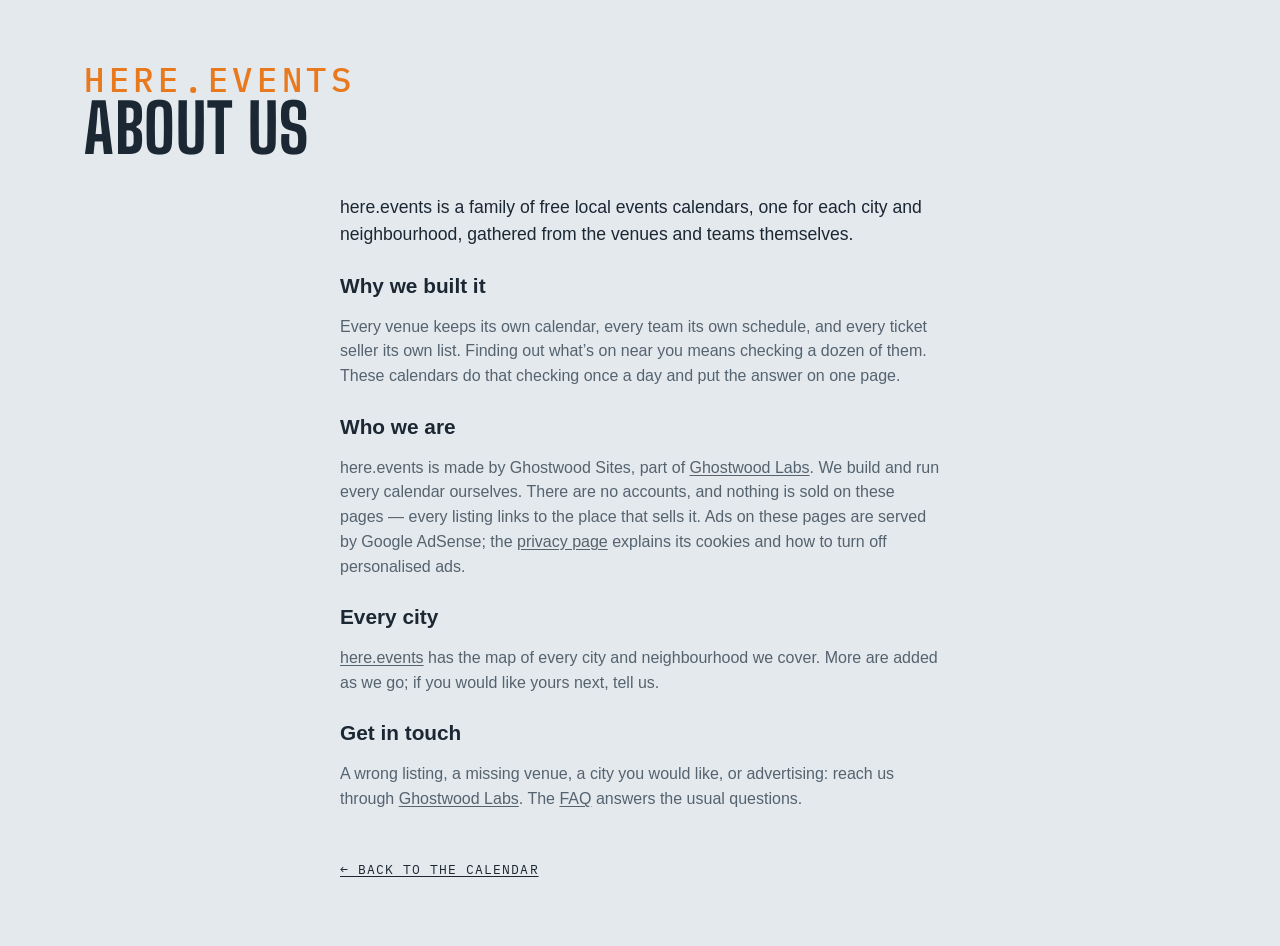
==== commit 8e6abc93: "Footer: a Privacy link to here.events/privacy/; About and FAQ name AdSense instead of "no ads that f" ====
--- a/site/about.html
+++ b/site/about.html
@@ -57,7 +57,7 @@
   <p>Every venue keeps its own calendar, every team its own schedule, and every ticket seller its own list. Finding out what’s on near you means checking a dozen of them. These calendars do that checking once a day and put the answer on one page.</p>
 
   <h2>Who we are</h2>
-  <p>here.events is made by Ghostwood Sites, part of <a href="https://ghostwoodlabs.com/" rel="noopener">Ghostwood Labs</a>. We build and run every calendar ourselves. There are no accounts and no ads that follow you, and nothing is sold on these pages — every listing links to the place that sells it.</p>
+  <p>here.events is made by Ghostwood Sites, part of <a href="https://ghostwoodlabs.com/" rel="noopener">Ghostwood Labs</a>. We build and run every calendar ourselves. There are no accounts, and nothing is sold on these pages — every listing links to the place that sells it. Ads on these pages are served by Google AdSense; the <a href="https://here.events/privacy/">privacy page</a> explains its cookies and how to turn off personalised ads.</p>
 
   <h2>Every city</h2>
   <p><a href="https://here.events/">here.events</a> has the map of every city and neighbourhood we cover. More are added as we go; if you would like yours next, tell us.</p>
--- a/site/styles.css
+++ b/site/styles.css
@@ -398,6 +398,10 @@
 .fp-preset { font-size: .8rem; padding: .4em .85em; min-height: 2rem; }
 .fp-preset:hover { border-color: var(--ink-soft); }
 .fp-preset.is-on { background: var(--ink); color: var(--sky); border-color: var(--ink); }
+/* the panel's foot: Apply, pinned to the bottom edge while the panel scrolls (2026-11-05) */
+.fp-foot { position: sticky; bottom: -1rem; z-index: 1; display: flex; justify-content: flex-end; margin: 1.1rem -1.1rem -1rem; padding: .7rem 1.1rem; background: var(--mist); border-top: 1px solid var(--line); }
+.fp-foot .fp-apply { font-size: .9rem; font-weight: 600; padding: .45em 1.6em; min-height: 2.25rem; background: var(--ink); color: var(--sky); border-color: var(--ink); }
+.fp-foot .fp-apply:hover { background: color-mix(in srgb, var(--ink) 85%, var(--sky)); }
 .fp-group h3 {
   white-space: nowrap; /* never wraps (Steve, 2026-09-22) */
   font-family: var(--mono); font-size: .68rem; text-transform: uppercase;
@@ -862,6 +866,7 @@
 .pop-filter { display: flex; justify-content: center; gap: .5em; align-items: center; cursor: pointer; font-weight: 600; font-size: .88rem; margin: 0 0 .8rem; }
 .pop-filter input { accent-color: var(--ink); }
 .pop-filter[hidden] { display: none; } /* an author display beats the hidden attribute: say it outright (Teams mode has no filter to include) */
+.pop-filter-note { margin: -.45rem 0 .9rem; font-size: .68rem; } /* the filter row's footnote: the calendar keeps the filters it was added with (2026-11-05) */
 
 /* ---- share / embed: a <details> in the footer that opens UPWARD, its body
    floating over the list ---- */
@@ -971,6 +976,7 @@
 footer .foot-link { order: 1; } /* Advertise, Embed, Sources */
 footer #embed { order: 2; }
 footer #sources { order: 3; } /* a page link since 2026-10-29, still last on the row */
+footer #contact { order: 4; } /* the mailto, after Sources (2026-11-05) */
 /* the Advertise link: dressed as the Sources / Embed labels, after them */
 footer .foot-link { position: relative; top: -.5px; display: inline-flex; align-items: center; gap: .4rem; /* measured half a pixel under its neighbours' labels (Steve, 2026-09-15) */ font-family: var(--mono); font-size: .9rem; text-transform: uppercase; letter-spacing: .08em; color: var(--ink); text-decoration: none; padding: .2rem 0; white-space: nowrap; }
 footer .foot-link:hover { color: var(--ink-soft); }
@@ -1981,13 +1987,19 @@
 .lm-zoom button[data-z="me"] { margin-top: .3rem; } /* the crosshair: the visitor's own spot, a little apart from the zoom */
 .lm-zoom button.is-busy { opacity: .5; cursor: progress; }
 .lm-zoom button[aria-pressed="true"] { color: #2f7fd6; border-color: #2f7fd6; }
-.lm-city { cursor: pointer; }
-.lm-city-dot { fill: #1f8a4c; stroke: #fff; stroke-width: calc(var(--u, 1) * 1.5); }
-.lm-sign-board { fill: #0f7a45; stroke: #fff; stroke-width: calc(var(--u, 1) * 1); } /* one thin white line as the board's edge (Steve, 2026-10-26: 'the white border should actually be the border') */
-.lm-sign-hit { fill: #fff; opacity: 0; }
-.lm-city:hover .lm-sign-hit, .lm-city:focus-visible .lm-sign-hit { opacity: .14; }
-.lm-sign-name, .lm-sign-mi { font-family: var(--body); font-weight: 700; letter-spacing: .01em; fill: #fff; pointer-events: none; }
-.lm-sign-name { letter-spacing: .03em; }
+.lm-zoom button[data-z="cities"] { margin-top: .3rem; } /* Switch City (and Switch Neighbourhood under it): the other sites, a little apart from the zoom — in place of the green signposts (Steve, 2026-10-31) */
+.lm-zoom button[aria-expanded="true"] { color: var(--ink); border-color: var(--ink); }
+.lm-switch .lm-sw-list { list-style: none; margin: .1rem 0 .35rem; padding: 0; }
+.lm-switch .lm-sw-row { display: flex; align-items: baseline; gap: .55rem; padding: .45rem .1rem; border-top: 1px solid var(--line); color: var(--ink); text-decoration: none; font: 500 .9rem/1.25 var(--body); }
+.lm-switch li:first-child .lm-sw-row { border-top: 0; }
+.lm-switch a.lm-sw-row:hover .lm-sw-name, .lm-switch a.lm-sw-row:focus-visible .lm-sw-name { text-decoration: underline; text-underline-offset: .15em; }
+.lm-switch .lm-sw-name { flex: 1; min-width: 0; overflow: hidden; text-overflow: ellipsis; white-space: nowrap; }
+.lm-switch .lm-sw-tag { flex: none; font-family: var(--mono); font-size: .62rem; letter-spacing: .08em; text-transform: uppercase; color: var(--ink-soft); }
+.lm-switch .lm-sw-far { flex: none; font-family: var(--mono); font-size: .72rem; letter-spacing: .04em; color: var(--ink-soft); }
+.lm-switch .is-here .lm-sw-row { font-weight: 700; }
+.lm-switch .is-here .lm-sw-row::after { content: '✓'; flex: none; color: var(--ink-soft); }
+.lm-caption .lm-reset { font: inherit; letter-spacing: inherit; text-transform: inherit; color: var(--ink); background: none; border: 0; border-bottom: 1px solid currentColor; border-radius: 0; padding: 0; cursor: pointer; } /* the filters leave nothing on the map: one tap back to the default (Steve, 2026-10-31) */
+.lm-caption .lm-reset[hidden] { display: none; }
 .lm-me-dot { fill: #2f7fd6; stroke: var(--mist); stroke-width: calc(var(--u, 1) * 2); }
 .lm-me-acc { fill: #2f7fd6; fill-opacity: .14; stroke: #2f7fd6; stroke-opacity: .45; stroke-width: calc(var(--u, 1) * .8); animation: lm-pulse 2.4s ease-out infinite; transform-box: fill-box; transform-origin: center; }
 @keyframes lm-pulse { 0% { fill-opacity: .22; } 100% { fill-opacity: .08; } }
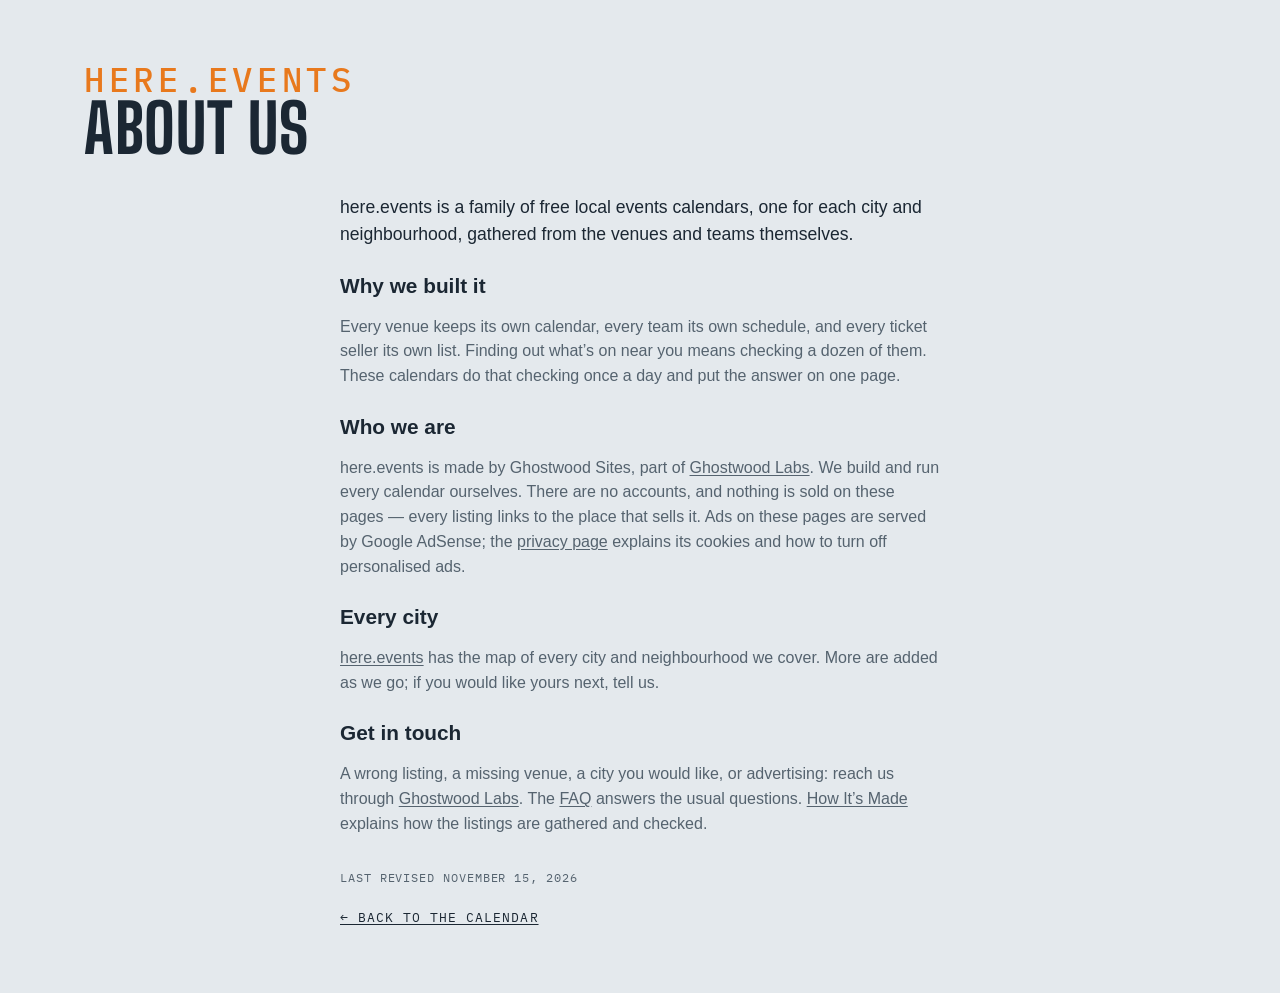
==== commit 07be87e0: "How It's Made page, Updated line, truthful sitemap dates A page on how the calendar is curated, link" ====
--- a/site/about.html
+++ b/site/about.html
@@ -63,8 +63,9 @@
   <p><a href="https://here.events/">here.events</a> has the map of every city and neighbourhood we cover. More are added as we go; if you would like yours next, tell us.</p>
 
   <h2>Get in touch</h2>
-  <p>A wrong listing, a missing venue, a city you would like, or advertising: reach us through <a href="https://ghostwoodlabs.com/" rel="noopener">Ghostwood Labs</a>. The <a href="faq.html">FAQ</a> answers the usual questions.</p>
+  <p>A wrong listing, a missing venue, a city you would like, or advertising: reach us through <a href="https://ghostwoodlabs.com/" rel="noopener">Ghostwood Labs</a>. The <a href="faq.html">FAQ</a> answers the usual questions. <a href="how.html">How It’s Made</a> explains how the listings are gathered and checked.</p>
 
+  <p class="ad-revised">Last revised <time datetime="2026-11-15">November 15, 2026</time></p>
   <a class="ad-back" href="./">← Back to the calendar</a>
 </main>
 </body>
--- a/site/styles.css
+++ b/site/styles.css
@@ -991,6 +991,11 @@
 .ad-page p, .ad-page li { color: var(--ink-soft); line-height: 1.55; }
 .ad-page ul { padding-left: 1.2rem; }
 .ad-page .ad-lead { font-size: 1.1rem; color: var(--ink); }
+.updated { margin: 1rem 0 -.6rem; font-family: var(--mono); font-size: .72rem; letter-spacing: .08em; text-transform: uppercase; color: var(--ink-soft); }
+.updated a { color: var(--ink); }
+body:has(#mapView:not([hidden])) .updated { display: none; }
+.ad-page .ad-revised { margin-top: 2rem; font-family: var(--mono); font-size: .72rem; letter-spacing: .08em; text-transform: uppercase; }
+.ad-page .ad-revised + .ad-back { margin-top: .6rem; }
 .ad-page .ad-back { display: inline-block; margin-top: 2rem; font-family: var(--mono); font-size: .8rem; text-transform: uppercase; letter-spacing: .08em; color: var(--ink); }
 footer .share summary { font-size: .9rem; white-space: nowrap; }
 .foot-inner.is-tight .share summary span, .foot-inner.is-tighter .gw-credit {
